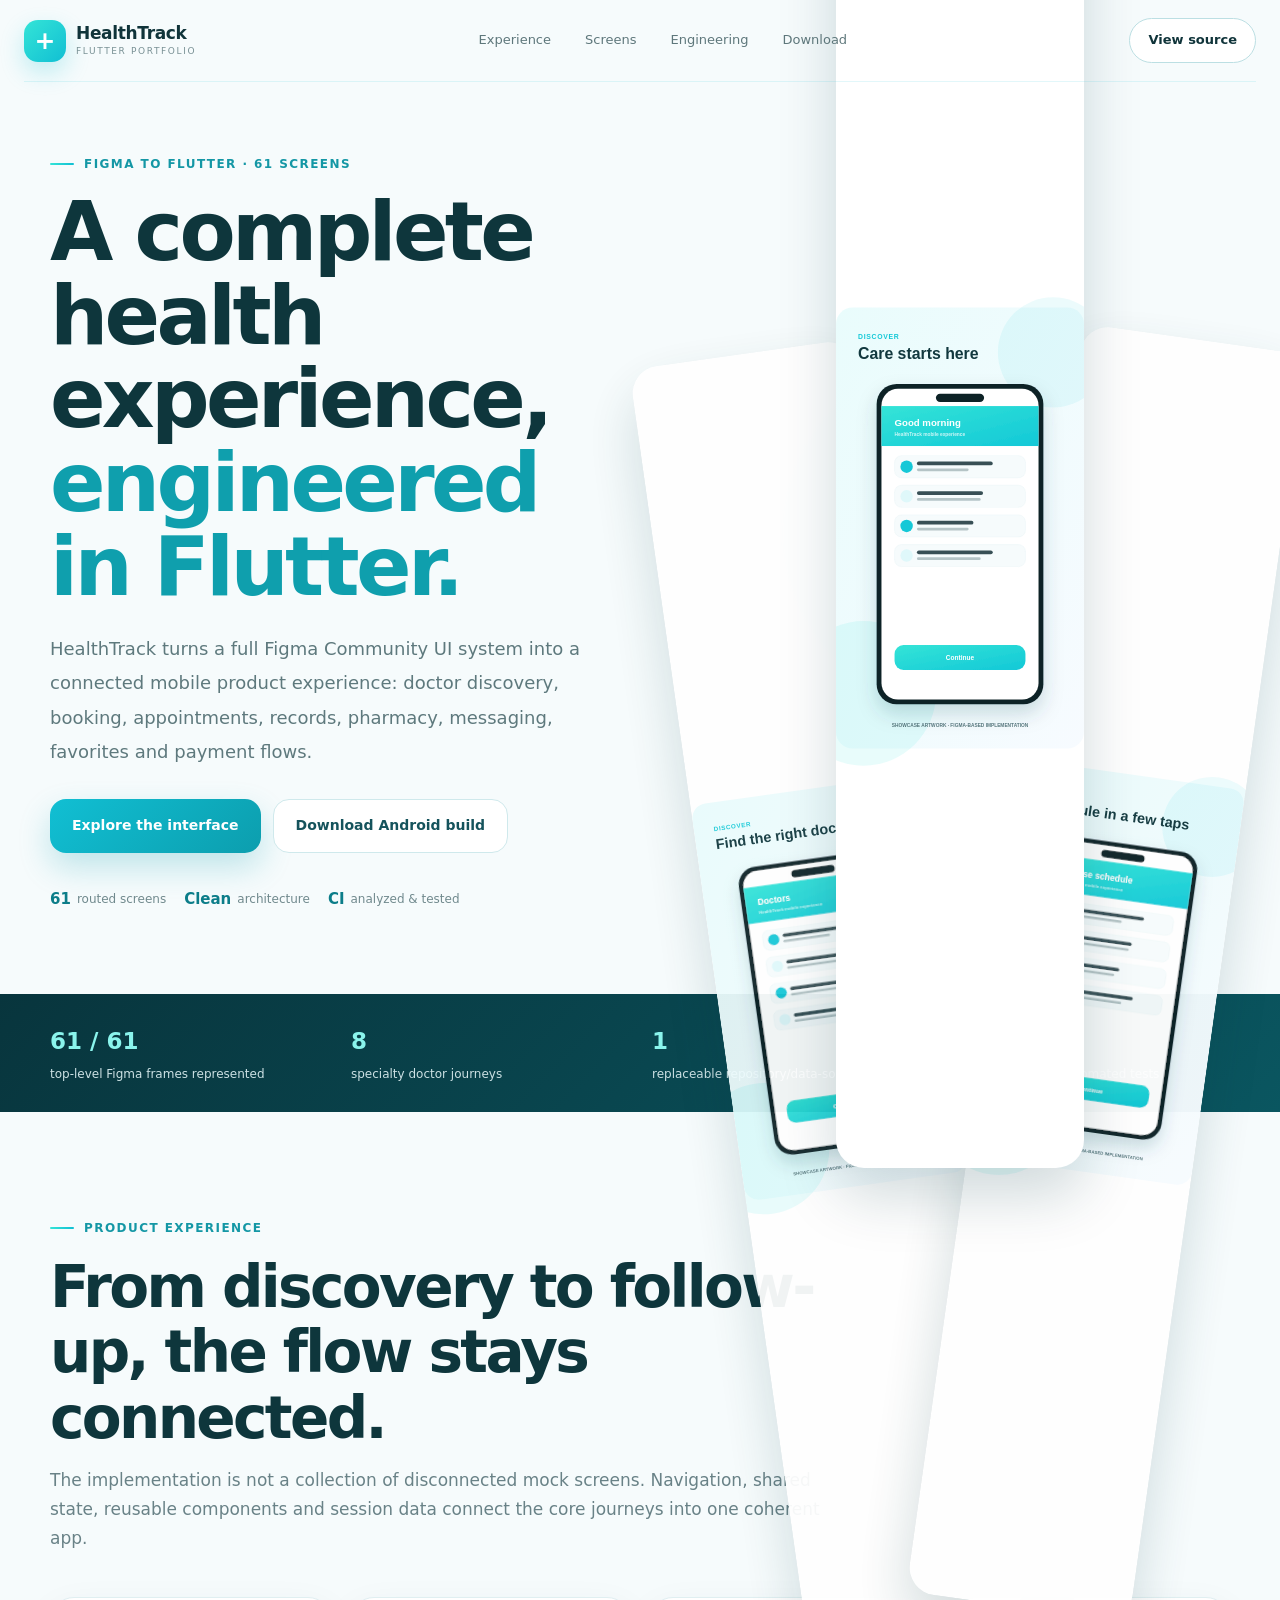
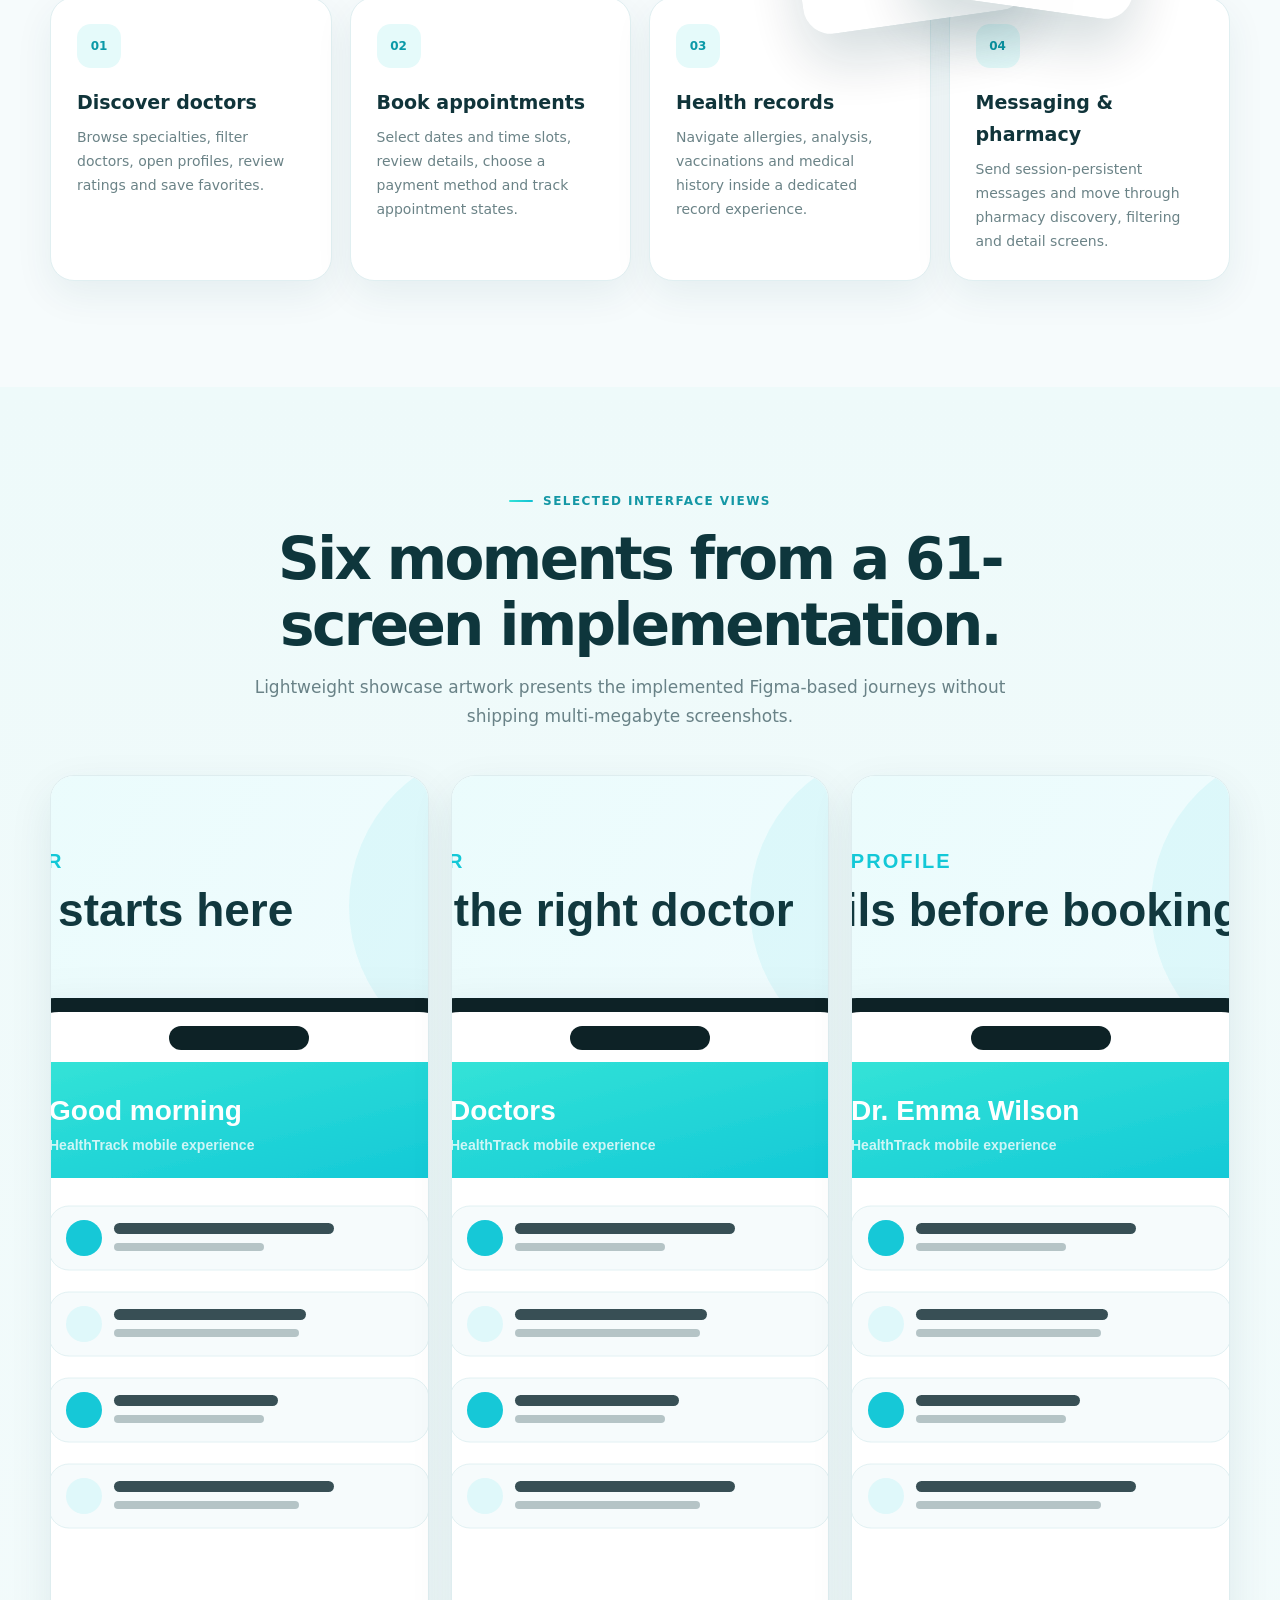
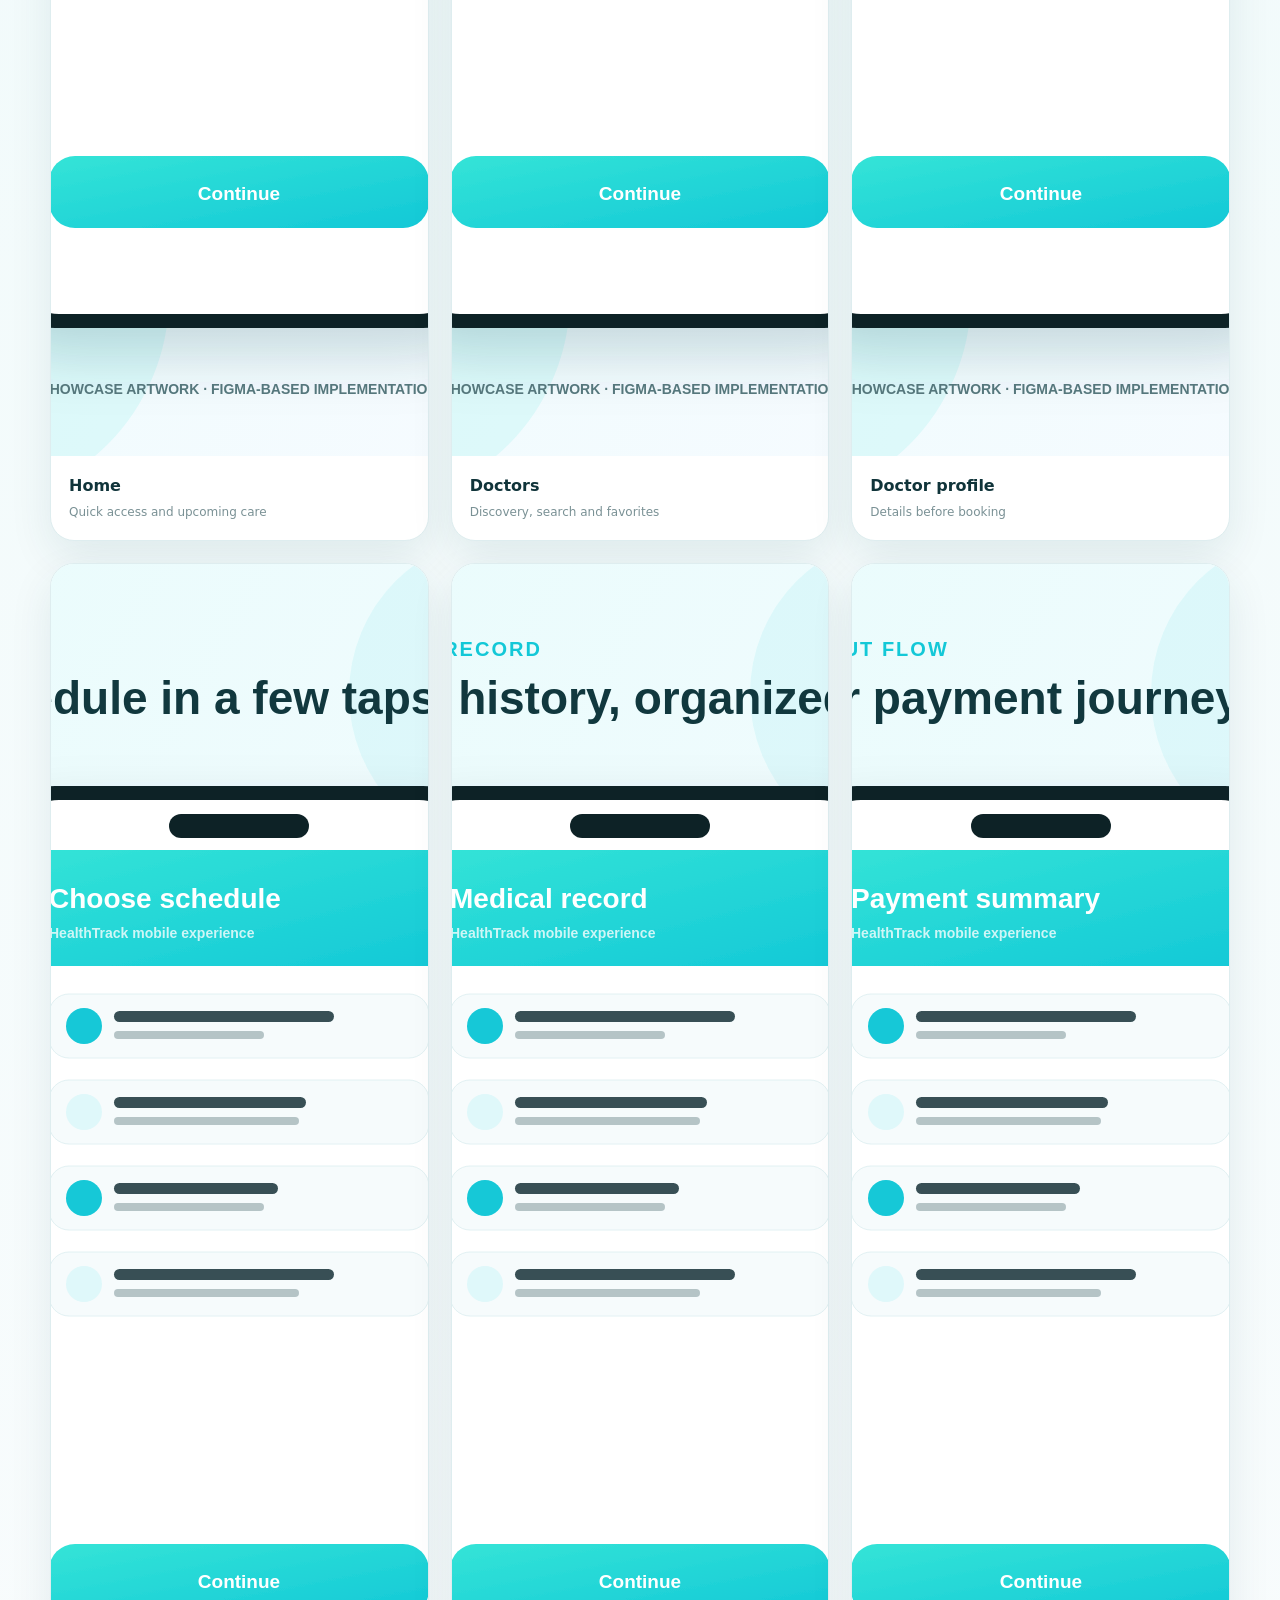
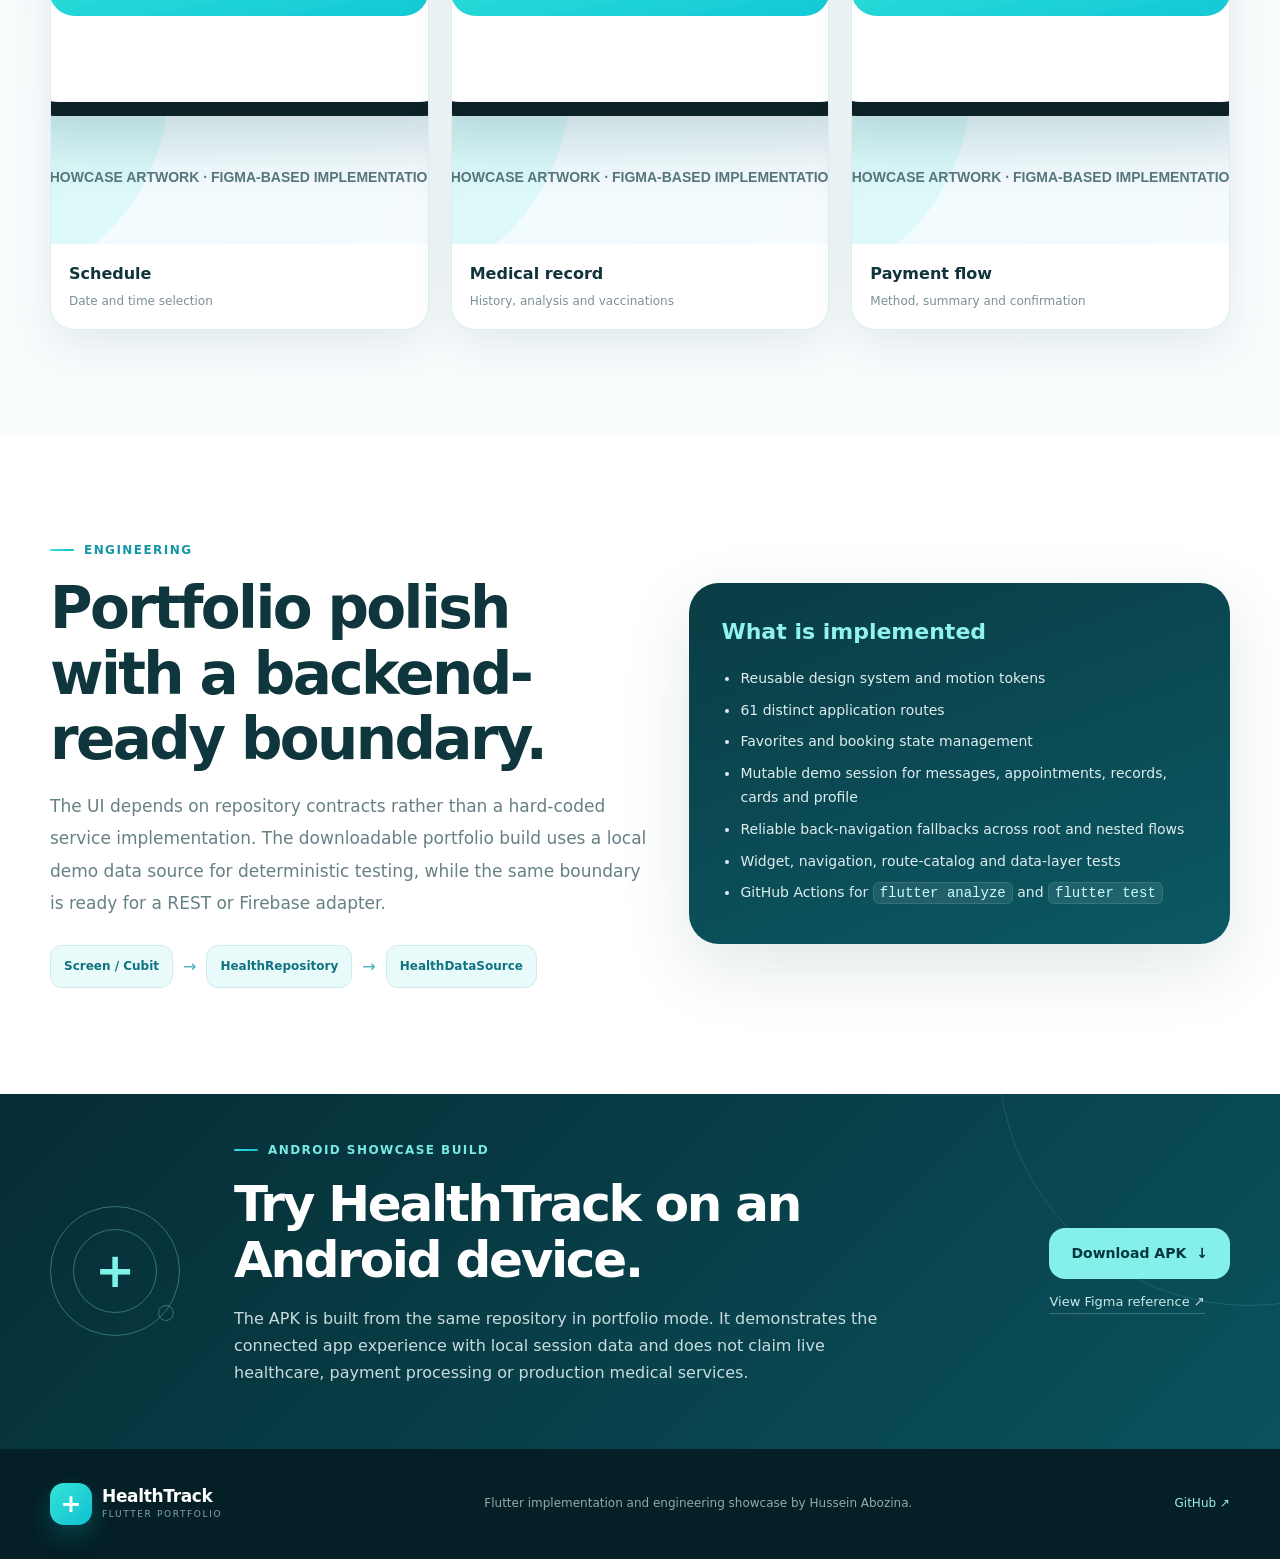
==== index.html @ be19995d "feat: serve HealthTrack showcase from Pages root" ====
<!doctype html>
<html lang="en">
<head>
  <meta charset="utf-8" />
  <meta name="viewport" content="width=device-width,initial-scale=1" />
  <meta name="theme-color" content="#0c3d46" />
  <meta name="description" content="HealthTrack — a 61-screen Flutter health experience built from a Figma Community UI system with reusable architecture and connected product flows." />
  <title>HealthTrack | Flutter Portfolio Showcase</title>
  <link rel="stylesheet" href="docs/styles.css" />
  <script src="docs/script.js" defer></script>
</head>
<body>
  <header class="site-header">
    <a class="brand" href="#top" aria-label="HealthTrack home">
      <span class="brand-mark">+</span>
      <span><strong>HealthTrack</strong><small>Flutter Portfolio</small></span>
    </a>
    <nav aria-label="Primary navigation">
      <a href="#experience">Experience</a>
      <a href="#screens">Screens</a>
      <a href="#engineering">Engineering</a>
      <a href="#download">Download</a>
    </nav>
    <a class="header-cta" href="https://github.com/Husseinabozina/medical_app" target="_blank" rel="noopener noreferrer">View source</a>
  </header>

  <main id="top">
    <section class="hero shell">
      <div class="hero-copy">
        <p class="eyebrow"><span></span> FIGMA TO FLUTTER · 61 SCREENS</p>
        <h1>A complete health experience, <em>engineered in Flutter.</em></h1>
        <p class="hero-lead">
          HealthTrack turns a full Figma Community UI system into a connected mobile product experience:
          doctor discovery, booking, appointments, records, pharmacy, messaging, favorites and payment flows.
        </p>
        <div class="hero-actions">
          <a class="button primary" href="#screens">Explore the interface</a>
          <a class="button secondary" href="#download">Download Android build</a>
        </div>
        <div class="hero-proof">
          <span><b>61</b> routed screens</span>
          <span><b>Clean</b> architecture</span>
          <span><b>CI</b> analyzed & tested</span>
        </div>
      </div>

      <div class="hero-visual" aria-label="Selected HealthTrack interface previews">
        <div class="glow"></div>
        <img class="hero-screen hero-screen-left" src="docs/assets/showcase/02-doctors.svg" alt="HealthTrack doctors showcase artwork" width="720" height="1280" />
        <img class="hero-screen hero-screen-main" src="docs/assets/showcase/01-home.svg" alt="HealthTrack home showcase artwork" width="720" height="1280" fetchpriority="high" />
        <img class="hero-screen hero-screen-right" src="docs/assets/showcase/04-schedule.svg" alt="HealthTrack appointment scheduling showcase artwork" width="720" height="1280" />
      </div>
    </section>

    <section class="metric-band">
      <div class="shell metric-grid">
        <div><strong>61 / 61</strong><span>top-level Figma frames represented</span></div>
        <div><strong>8</strong><span>specialty doctor journeys</span></div>
        <div><strong>1</strong><span>replaceable repository/data-source boundary</span></div>
        <div><strong>Green CI</strong><span>Flutter analyze + automated tests</span></div>
      </div>
    </section>

    <section class="section shell" id="experience">
      <div class="section-heading">
        <p class="eyebrow"><span></span> PRODUCT EXPERIENCE</p>
        <h2>From discovery to follow-up, the flow stays connected.</h2>
        <p>
          The implementation is not a collection of disconnected mock screens. Navigation, shared state,
          reusable components and session data connect the core journeys into one coherent app.
        </p>
      </div>

      <div class="feature-grid">
        <article class="feature-card">
          <span class="feature-icon">01</span>
          <h3>Discover doctors</h3>
          <p>Browse specialties, filter doctors, open profiles, review ratings and save favorites.</p>
        </article>
        <article class="feature-card">
          <span class="feature-icon">02</span>
          <h3>Book appointments</h3>
          <p>Select dates and time slots, review details, choose a payment method and track appointment states.</p>
        </article>
        <article class="feature-card">
          <span class="feature-icon">03</span>
          <h3>Health records</h3>
          <p>Navigate allergies, analysis, vaccinations and medical history inside a dedicated record experience.</p>
        </article>
        <article class="feature-card">
          <span class="feature-icon">04</span>
          <h3>Messaging & pharmacy</h3>
          <p>Send session-persistent messages and move through pharmacy discovery, filtering and detail screens.</p>
        </article>
      </div>
    </section>

    <section class="screens-section" id="screens">
      <div class="shell">
        <div class="section-heading centered">
          <p class="eyebrow"><span></span> SELECTED INTERFACE VIEWS</p>
          <h2>Six moments from a 61-screen implementation.</h2>
          <p>Lightweight showcase artwork presents the implemented Figma-based journeys without shipping multi-megabyte screenshots.</p>
        </div>
        <div class="screen-grid">
          <figure><img src="docs/assets/showcase/01-home.svg" alt="Home screen showcase" loading="lazy" width="720" height="1280" /><figcaption><b>Home</b><span>Quick access and upcoming care</span></figcaption></figure>
          <figure><img src="docs/assets/showcase/02-doctors.svg" alt="Doctors screen showcase" loading="lazy" width="720" height="1280" /><figcaption><b>Doctors</b><span>Discovery, search and favorites</span></figcaption></figure>
          <figure><img src="docs/assets/showcase/03-profile.svg" alt="Doctor profile screen showcase" loading="lazy" width="720" height="1280" /><figcaption><b>Doctor profile</b><span>Details before booking</span></figcaption></figure>
          <figure><img src="docs/assets/showcase/04-schedule.svg" alt="Schedule screen showcase" loading="lazy" width="720" height="1280" /><figcaption><b>Schedule</b><span>Date and time selection</span></figcaption></figure>
          <figure><img src="docs/assets/showcase/05-record.svg" alt="Medical record screen showcase" loading="lazy" width="720" height="1280" /><figcaption><b>Medical record</b><span>History, analysis and vaccinations</span></figcaption></figure>
          <figure><img src="docs/assets/showcase/06-payment.svg" alt="Payment flow screen showcase" loading="lazy" width="720" height="1280" /><figcaption><b>Payment flow</b><span>Method, summary and confirmation</span></figcaption></figure>
        </div>
      </div>
    </section>

    <section class="section engineering" id="engineering">
      <div class="shell engineering-grid">
        <div>
          <p class="eyebrow"><span></span> ENGINEERING</p>
          <h2>Portfolio polish with a backend-ready boundary.</h2>
          <p class="engineering-lead">
            The UI depends on repository contracts rather than a hard-coded service implementation.
            The downloadable portfolio build uses a local demo data source for deterministic testing,
            while the same boundary is ready for a REST or Firebase adapter.
          </p>
          <div class="architecture-line">
            <span>Screen / Cubit</span><i>→</i><span>HealthRepository</span><i>→</i><span>HealthDataSource</span>
          </div>
        </div>

        <div class="engineering-card">
          <h3>What is implemented</h3>
          <ul>
            <li>Reusable design system and motion tokens</li>
            <li>61 distinct application routes</li>
            <li>Favorites and booking state management</li>
            <li>Mutable demo session for messages, appointments, records, cards and profile</li>
            <li>Reliable back-navigation fallbacks across root and nested flows</li>
            <li>Widget, navigation, route-catalog and data-layer tests</li>
            <li>GitHub Actions for <code>flutter analyze</code> and <code>flutter test</code></li>
          </ul>
        </div>
      </div>
    </section>

    <section class="download-section" id="download">
      <div class="shell download-grid">
        <div class="download-art" aria-hidden="true">
          <span class="orbit orbit-a"></span><span class="orbit orbit-b"></span><b>+</b>
        </div>
        <div>
          <p class="eyebrow"><span></span> ANDROID SHOWCASE BUILD</p>
          <h2>Try HealthTrack on an Android device.</h2>
          <p>
            The APK is built from the same repository in portfolio mode. It demonstrates the connected
            app experience with local session data and does not claim live healthcare, payment processing or production medical services.
          </p>
        </div>
        <div class="download-actions">
          <a class="button download-button" href="https://github.com/Husseinabozina/medical_app/releases/download/showcase-latest/healthtrack-demo.apk">Download APK <span>↓</span></a>
          <a class="text-link" href="https://www.figma.com/design/jrf18b58l0rdFM4uTN5DEg/Medical-App-UI-Kit-Health-Mobile-App-Tracker-Appointment-Mobile-App--Community-?node-id=2279-1229&m=dev" target="_blank" rel="noopener noreferrer">View Figma reference ↗</a>
        </div>
      </div>
    </section>
  </main>

  <footer>
    <div class="shell footer-inner">
      <div class="brand footer-brand"><span class="brand-mark">+</span><span><strong>HealthTrack</strong><small>Flutter Portfolio</small></span></div>
      <p>Flutter implementation and engineering showcase by Hussein Abozina.</p>
      <a href="https://github.com/Husseinabozina/medical_app" target="_blank" rel="noopener noreferrer">GitHub ↗</a>
    </div>
  </footer>
</body>
</html>
---- docs/styles.css ----
:root{
  --bg:#f6fbfc;
  --surface:#ffffff;
  --surface-2:#eaf9fa;
  --ink:#10343a;
  --muted:#6d8589;
  --line:#dbecee;
  --aqua:#34e4d7;
  --cyan:#11bfd3;
  --deep:#07333b;
  --deep-2:#0a5660;
  --shadow:0 24px 70px rgba(8,67,75,.12);
  --radius:28px;
}
*{box-sizing:border-box}
html{scroll-behavior:smooth;scroll-padding-top:94px}
body{margin:0;font-family:Inter,ui-sans-serif,system-ui,-apple-system,BlinkMacSystemFont,"Segoe UI",sans-serif;background:var(--bg);color:var(--ink);line-height:1.7}
img{display:block;max-width:100%}
a{color:inherit;text-decoration:none}
button{font:inherit}
.shell{width:min(1180px,calc(100% - 48px));margin-inline:auto}
.site-header{height:82px;width:min(1320px,calc(100% - 48px));margin:auto;display:flex;align-items:center;justify-content:space-between;gap:28px;border-bottom:1px solid rgba(17,191,211,.12);position:relative;z-index:20}
.brand{display:flex;align-items:center;gap:10px;min-width:max-content}
.brand-mark{width:42px;height:42px;border-radius:14px;display:grid;place-items:center;background:linear-gradient(135deg,var(--aqua),var(--cyan));color:#fff;font-size:25px;font-weight:800;box-shadow:0 10px 24px rgba(17,191,211,.24)}
.brand>span:last-child{display:grid;line-height:1.08}
.brand strong{font-size:17px;letter-spacing:-.02em}
.brand small{font-size:9px;color:#789094;text-transform:uppercase;letter-spacing:.18em;margin-top:4px}
.site-header nav{display:flex;align-items:center;gap:clamp(16px,3vw,34px);font-size:13px;color:#5e777b}
.site-header nav a{transition:color .2s}
.site-header nav a:hover{color:var(--cyan)}
.header-cta{padding:10px 18px;border:1px solid #bcdfe3;border-radius:999px;font-weight:700;font-size:13px;background:#fff;transition:.2s}
.header-cta:hover{transform:translateY(-1px);border-color:var(--cyan)}
.hero{min-height:690px;display:grid;grid-template-columns:1.04fr .96fr;gap:56px;align-items:center;padding-block:72px 82px}
.eyebrow{display:flex;align-items:center;gap:10px;margin:0 0 16px;color:#1497a5;font-size:12px;font-weight:800;letter-spacing:.12em}
.eyebrow span{width:24px;height:2px;background:linear-gradient(90deg,var(--aqua),var(--cyan));border-radius:999px}
.hero h1,.section-heading h2,.engineering h2,.download-section h2{margin:0;letter-spacing:-.045em;color:#0e363c}
.hero h1{font-size:clamp(50px,6.4vw,82px);line-height:1.02;max-width:650px}
.hero h1 em,.section-heading h2 em{font-style:normal;color:#0f9fad}
.hero-lead{max-width:650px;font-size:18px;color:#5e797d;line-height:1.9;margin:24px 0 30px}
.hero-actions{display:flex;flex-wrap:wrap;gap:12px}
.button{display:inline-flex;align-items:center;justify-content:center;gap:10px;padding:14px 22px;border-radius:16px;font-weight:800;font-size:14px;transition:transform .2s,box-shadow .2s,background .2s}
.button:hover{transform:translateY(-2px)}
.primary{background:linear-gradient(135deg,var(--cyan),#0c9eae);color:#fff;box-shadow:0 14px 32px rgba(12,158,174,.24)}
.secondary{background:#fff;border:1px solid #cfe9ec;color:#15535c}
.hero-proof{display:flex;flex-wrap:wrap;gap:18px;margin-top:34px;color:#70898d;font-size:12px}
.hero-proof span{display:flex;gap:6px;align-items:center}
.hero-proof b{color:#0c7d89;font-size:15px}
.hero-visual{height:560px;position:relative;display:flex;align-items:center;justify-content:center;isolation:isolate}
.glow{position:absolute;width:440px;height:440px;border-radius:50%;background:radial-gradient(circle,#8bf2ea88 0,#aef6f140 42%,transparent 70%);filter:blur(4px);z-index:-2}
.hero-screen{position:absolute;width:225px;border-radius:28px;box-shadow:0 28px 58px rgba(8,56,64,.18);background:white}
.hero-screen-main{width:248px;z-index:3;transform:translateY(-5px)}
.hero-screen-left{left:5%;top:95px;transform:rotate(-8deg);z-index:1;opacity:.94}
.hero-screen-right{right:2%;top:80px;transform:rotate(8deg);z-index:2;opacity:.97}
.metric-band{background:linear-gradient(135deg,#08353d,#0a5660);color:white}
.metric-grid{min-height:118px;display:grid;grid-template-columns:repeat(4,1fr);gap:24px;align-items:center}
.metric-grid div{display:grid;gap:2px}
.metric-grid strong{font-size:23px;color:#8af4ec}
.metric-grid span{font-size:12px;color:#cce1e4}
.section{padding-block:106px}
.section-heading{max-width:800px;margin-bottom:44px}
.section-heading.centered{text-align:center;margin-inline:auto}
.section-heading.centered .eyebrow{justify-content:center}
.section-heading h2,.engineering h2,.download-section h2{font-size:clamp(36px,4.8vw,58px);line-height:1.13}
.section-heading>p:last-child{font-size:17px;color:#698287;max-width:780px;margin:15px 0 0}
.feature-grid{display:grid;grid-template-columns:repeat(4,1fr);gap:18px}
.feature-card{background:#fff;border:1px solid #e0eff1;border-radius:24px;padding:26px;box-shadow:0 14px 38px rgba(9,72,81,.07);transition:transform .2s,box-shadow .2s}
.feature-card:hover{transform:translateY(-5px);box-shadow:0 22px 52px rgba(9,72,81,.11)}
.feature-icon{width:44px;height:44px;border-radius:14px;display:grid;place-items:center;background:#e5fafa;color:#0b99a8;font-weight:900;font-size:12px}
.feature-card h3{font-size:19px;margin:18px 0 8px}
.feature-card p{margin:0;color:#6b8387;font-size:14px}
.screens-section{padding-block:104px;background:linear-gradient(180deg,#eefafa,#f9fcfd)}
.screen-grid{display:grid;grid-template-columns:repeat(3,1fr);gap:22px}
.screen-grid figure{margin:0;background:#fff;border-radius:24px;border:1px solid #deedef;overflow:hidden;box-shadow:0 16px 44px rgba(9,66,74,.09);transition:transform .25s}
.screen-grid figure:hover{transform:translateY(-5px)}
.screen-grid img{width:100%;aspect-ratio:9/16;object-fit:cover;background:#effafa}
.screen-grid figcaption{display:grid;padding:16px 18px 18px}
.screen-grid figcaption b{font-size:16px}
.screen-grid figcaption span{font-size:12px;color:#7a9195;margin-top:3px}
.engineering{background:#fff}
.engineering-grid{display:grid;grid-template-columns:1.05fr .95fr;gap:42px;align-items:center}
.engineering-lead{font-size:17px;color:#668085;line-height:1.9;max-width:650px}
.architecture-line{display:flex;align-items:center;flex-wrap:wrap;gap:10px;margin-top:26px}
.architecture-line span{background:#e9fafa;border:1px solid #cdecee;padding:10px 13px;border-radius:12px;font-size:12px;font-weight:800;color:#0f7380}
.architecture-line i{font-style:normal;color:#48aeb8}
.engineering-card{background:linear-gradient(160deg,#0a3c45,#0b5964);color:#fff;border-radius:30px;padding:30px 32px;box-shadow:var(--shadow)}
.engineering-card h3{font-size:22px;margin:0 0 16px;color:#91f3ec}
.engineering-card ul{margin:0;padding-left:19px}
.engineering-card li{margin:8px 0;color:#dfedef;font-size:14px}
.engineering-card code{background:#ffffff16;border:1px solid #ffffff1a;border-radius:6px;padding:2px 6px;color:#c9fffb}
.download-section{background:linear-gradient(135deg,#062c34,#0a525d);color:white;overflow:hidden;position:relative}
.download-section:before{content:"";position:absolute;width:500px;height:500px;border-radius:50%;border:1px solid #8cf4ec22;right:-220px;top:-290px}
.download-grid{min-height:330px;display:grid;grid-template-columns:150px 1fr auto;gap:34px;align-items:center;position:relative;z-index:1;padding-block:46px}
.download-art{width:130px;height:130px;border:1px solid #8af4ec55;border-radius:50%;display:grid;place-items:center;position:relative}
.download-art b{font-size:48px;color:#7ff2e9}
.orbit{position:absolute;border:1px solid #8af4ec55;border-radius:50%}
.orbit-a{width:84px;height:84px}.orbit-b{width:16px;height:16px;right:5px;bottom:14px}
.download-section .eyebrow{color:#76e9e3}
.download-section h2{color:white;font-size:clamp(34px,4vw,50px)}
.download-section p{color:#c8dcdf;max-width:680px}
.download-actions{display:grid;gap:12px;justify-items:start}
.download-button{background:#84f0e9;color:#07363e;white-space:nowrap}
.text-link{font-size:13px;color:#c8e8e7;border-bottom:1px solid #ffffff35}
footer{background:#041f25;color:#cfe0e2}
.footer-inner{min-height:110px;display:flex;align-items:center;justify-content:space-between;gap:22px}
.footer-brand strong{color:white}.footer-brand small{color:#82a7ab}
.footer-inner p{font-size:12px;color:#91aaae;margin:0}
.footer-inner>a{font-size:12px;color:#9bedE8}
.reveal{opacity:0;transform:translateY(18px);transition:opacity .55s ease,transform .55s ease}
.reveal.visible{opacity:1;transform:none}

@media(max-width:980px){
  .hero{grid-template-columns:1fr;gap:20px}
  .hero-copy{text-align:center}.hero-copy .eyebrow,.hero-actions,.hero-proof{justify-content:center}.hero h1,.hero-lead{margin-inline:auto}
  .hero-visual{height:520px}
  .feature-grid{grid-template-columns:repeat(2,1fr)}
  .engineering-grid{grid-template-columns:1fr}
  .download-grid{grid-template-columns:110px 1fr}
  .download-actions{grid-column:2}
}
@media(max-width:720px){
  .shell,.site-header{width:calc(100% - 30px)}
  .site-header{height:70px}.site-header nav{display:none}.header-cta{font-size:11px;padding:8px 12px}
  .brand-mark{width:37px;height:37px;border-radius:12px}
  .hero{min-height:auto;padding-block:55px 68px}
  .hero h1{font-size:48px}
  .hero-lead{font-size:16px}
  .hero-visual{height:420px}
  .hero-screen-main{width:190px}.hero-screen-left,.hero-screen-right{width:160px}
  .hero-screen-left{left:0;top:90px}.hero-screen-right{right:0;top:80px}
  .metric-grid{grid-template-columns:1fr 1fr;padding-block:26px;gap:20px}
  .section,.screens-section{padding-block:72px}
  .feature-grid{grid-template-columns:1fr}
  .screen-grid{grid-template-columns:1fr 1fr;gap:12px}
  .download-grid{grid-template-columns:1fr;text-align:center;justify-items:center}
  .download-actions{grid-column:auto;justify-items:center}
  .download-section .eyebrow{justify-content:center}
  .footer-inner{padding-block:24px;display:grid;justify-items:center;text-align:center}
}
@media(max-width:480px){
  .hero h1{font-size:42px}
  .hero-proof{gap:11px}
  .hero-visual{height:350px}.hero-screen-main{width:162px}.hero-screen-left,.hero-screen-right{width:135px}
  .metric-grid{grid-template-columns:1fr}
  .screen-grid{grid-template-columns:1fr}
}
@media(prefers-reduced-motion:reduce){
  *,*::before,*::after{scroll-behavior:auto!important;transition-duration:.01ms!important;animation-duration:.01ms!important}
}
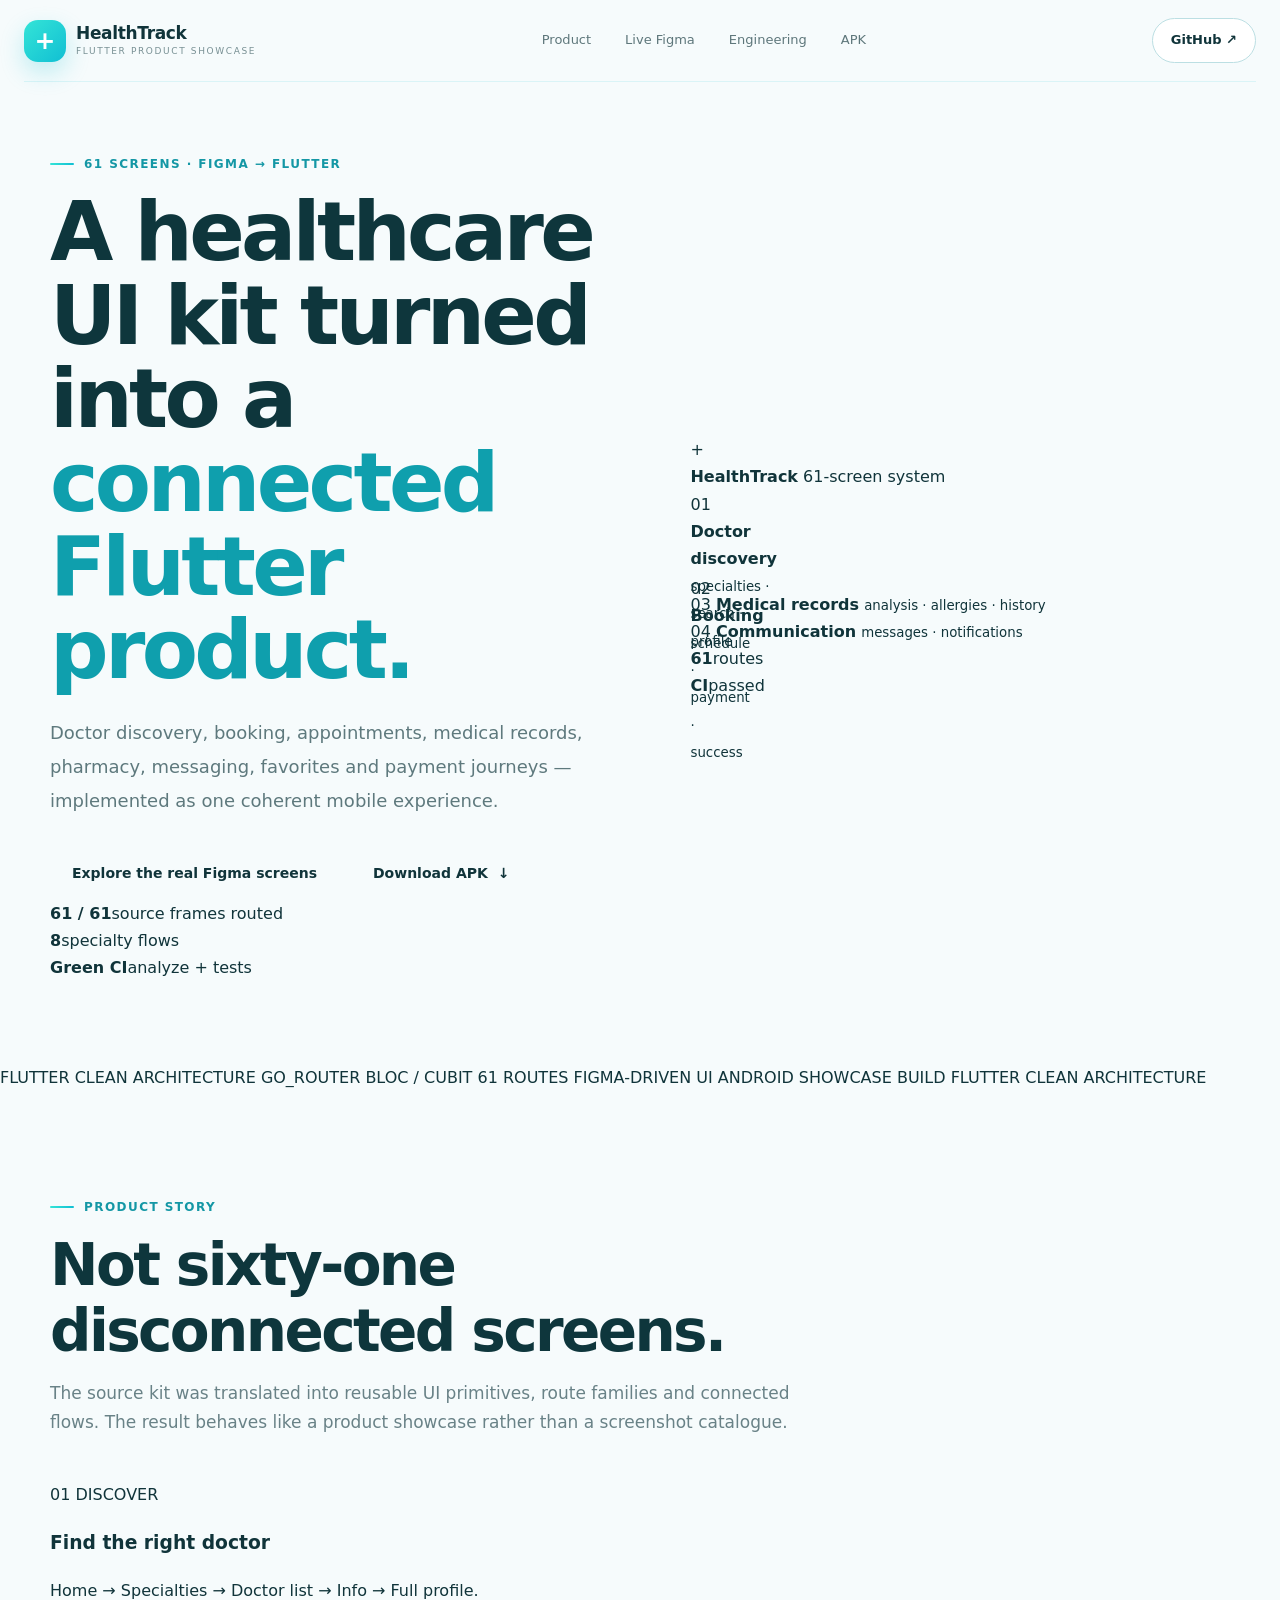
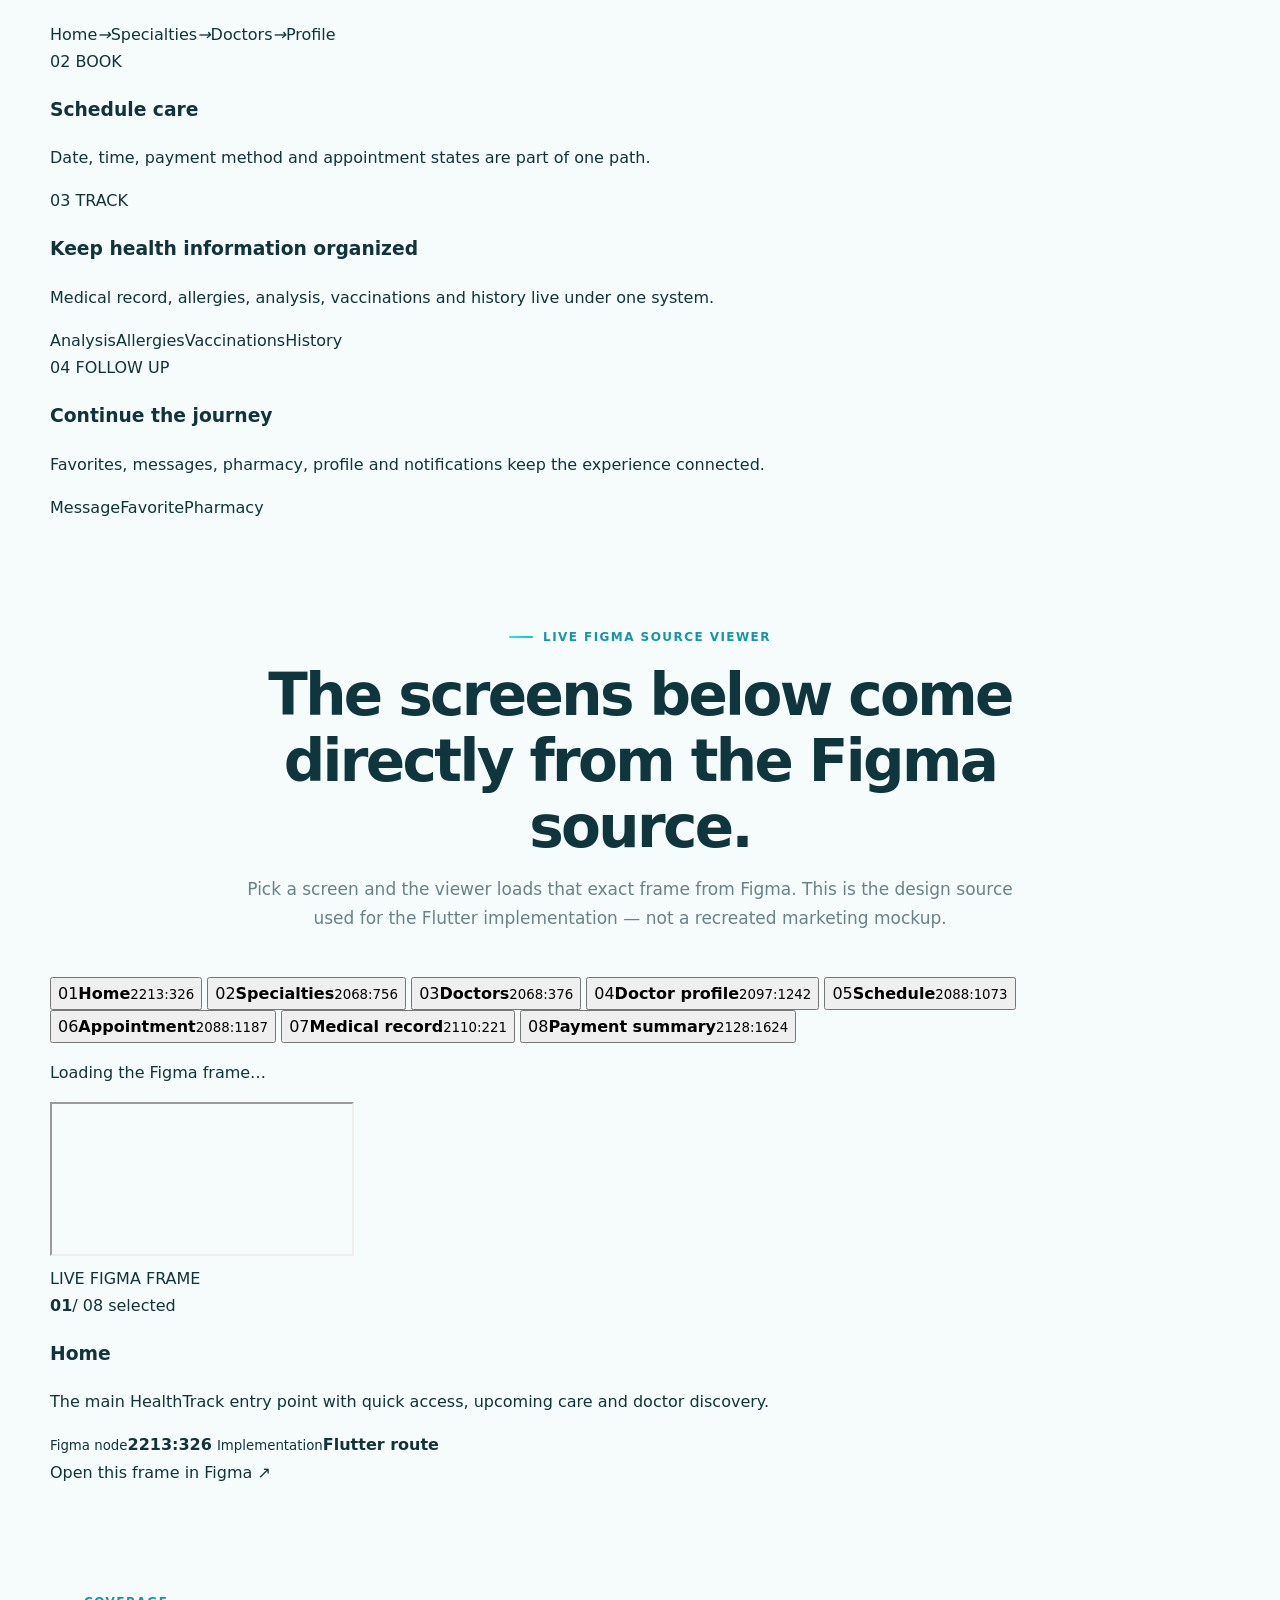
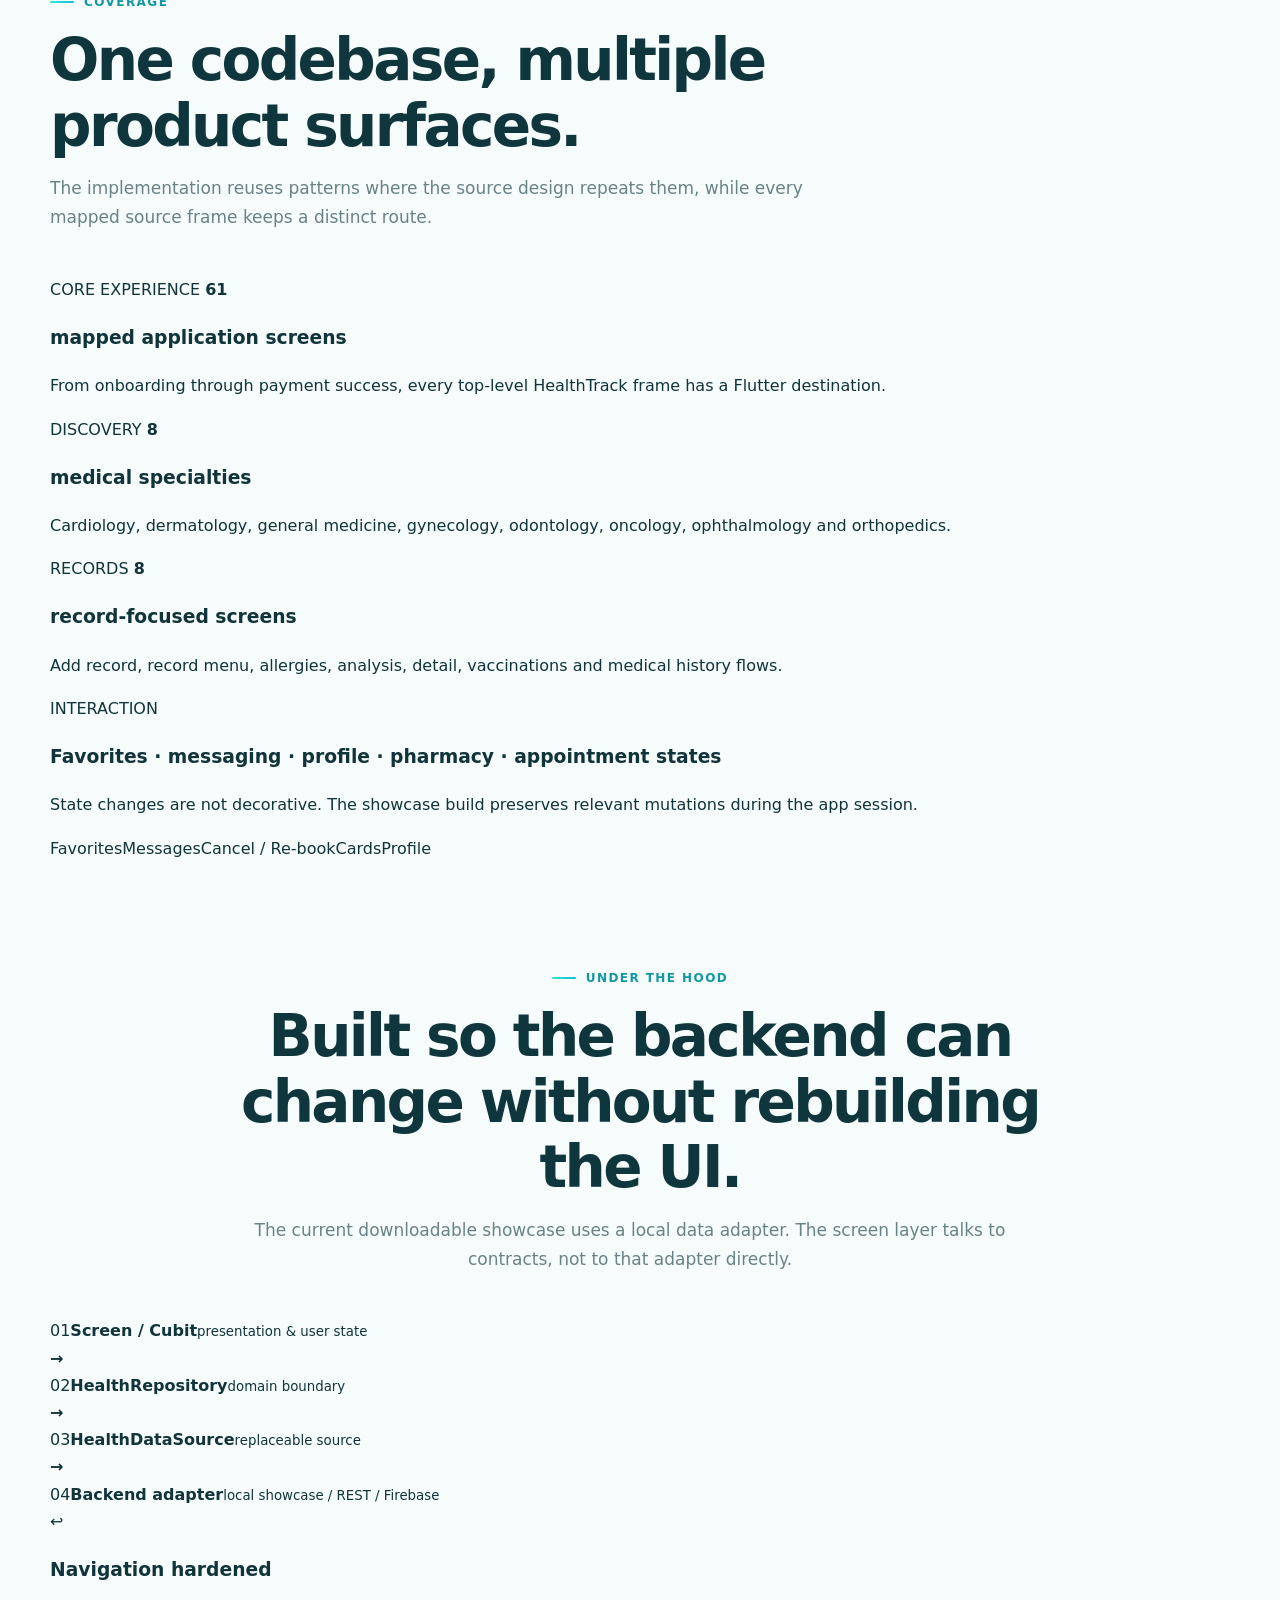
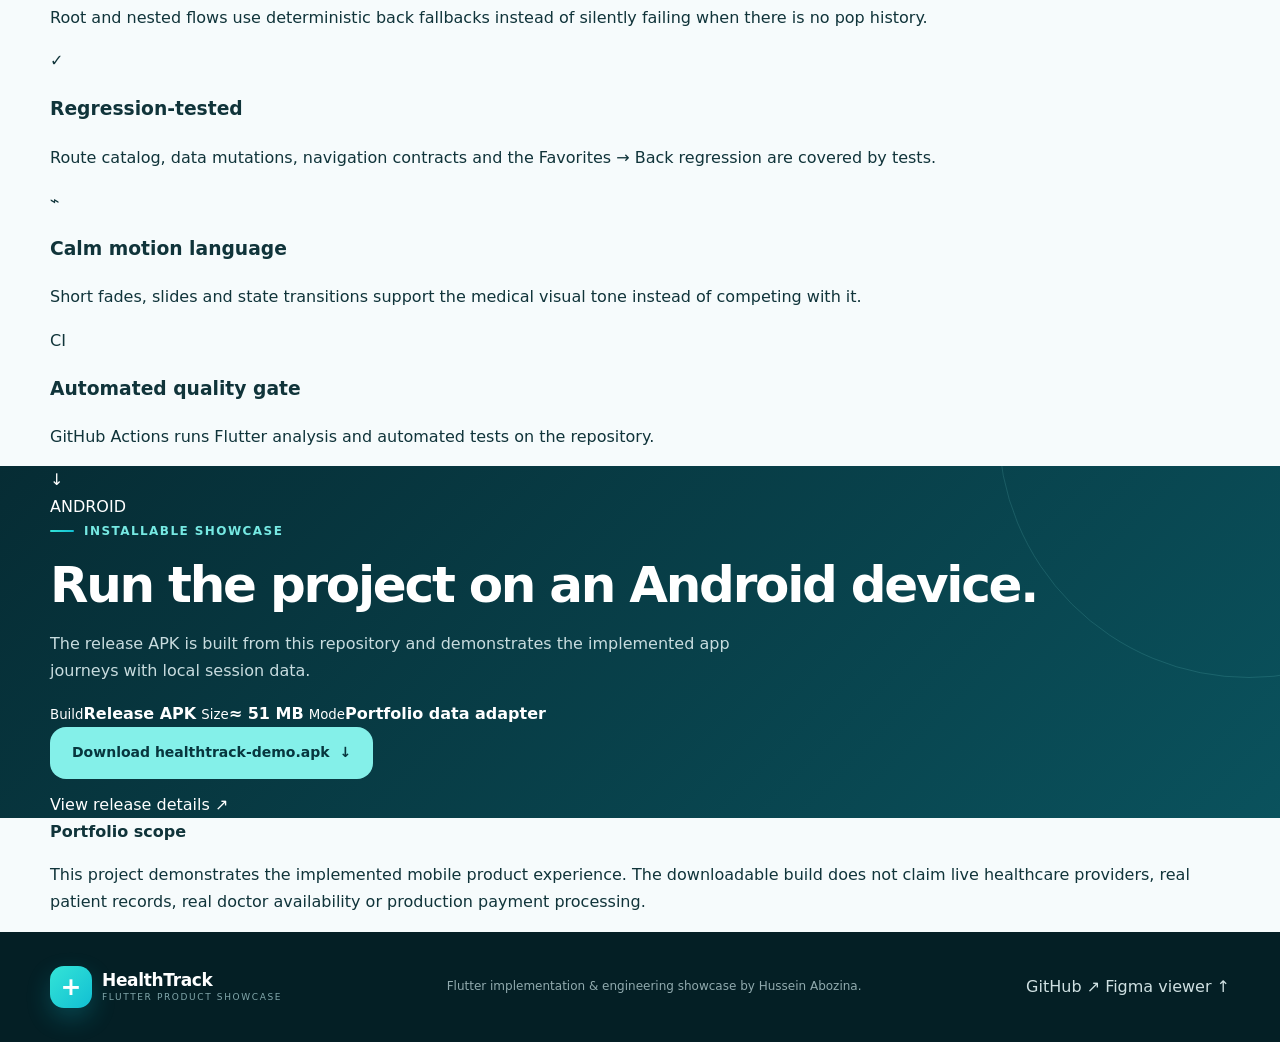
==== commit 687bea6d: "feat: redesign HealthTrack showcase around live Figma source" ====
--- a/index.html
+++ b/index.html
@@ -3,172 +3,391 @@
 <head>
   <meta charset="utf-8" />
   <meta name="viewport" content="width=device-width,initial-scale=1" />
-  <meta name="theme-color" content="#0c3d46" />
-  <meta name="description" content="HealthTrack — a 61-screen Flutter health experience built from a Figma Community UI system with reusable architecture and connected product flows." />
-  <title>HealthTrack | Flutter Portfolio Showcase</title>
+  <meta name="theme-color" content="#061e25" />
+  <meta name="description" content="HealthTrack — 61-screen Flutter health app implementation from a Figma Community UI kit, with connected flows, clean architecture, automated tests and an Android showcase build." />
+  <title>HealthTrack · Flutter Product Showcase</title>
   <link rel="stylesheet" href="docs/styles.css" />
   <script src="docs/script.js" defer></script>
 </head>
 <body>
+  <div class="noise" aria-hidden="true"></div>
+
   <header class="site-header">
-    <a class="brand" href="#top" aria-label="HealthTrack home">
-      <span class="brand-mark">+</span>
-      <span><strong>HealthTrack</strong><small>Flutter Portfolio</small></span>
+    <a class="brand" href="#top" aria-label="HealthTrack showcase home">
+      <span class="brand-mark" aria-hidden="true">
+        <i></i><b>+</b>
+      </span>
+      <span class="brand-copy">
+        <strong>HealthTrack</strong>
+        <small>Flutter Product Showcase</small>
+      </span>
     </a>
+
     <nav aria-label="Primary navigation">
-      <a href="#experience">Experience</a>
-      <a href="#screens">Screens</a>
+      <a href="#story">Product</a>
+      <a href="#figma">Live Figma</a>
       <a href="#engineering">Engineering</a>
-      <a href="#download">Download</a>
+      <a href="#download">APK</a>
     </nav>
-    <a class="header-cta" href="https://github.com/Husseinabozina/medical_app" target="_blank" rel="noopener noreferrer">View source</a>
+
+    <a class="header-cta" href="https://github.com/Husseinabozina/medical_app" target="_blank" rel="noopener noreferrer">
+      GitHub <span>↗</span>
+    </a>
   </header>
 
   <main id="top">
     <section class="hero shell">
       <div class="hero-copy">
-        <p class="eyebrow"><span></span> FIGMA TO FLUTTER · 61 SCREENS</p>
-        <h1>A complete health experience, <em>engineered in Flutter.</em></h1>
+        <div class="eyebrow"><span></span> 61 SCREENS · FIGMA → FLUTTER</div>
+        <h1>
+          A healthcare UI kit turned into a
+          <em>connected Flutter product.</em>
+        </h1>
         <p class="hero-lead">
-          HealthTrack turns a full Figma Community UI system into a connected mobile product experience:
-          doctor discovery, booking, appointments, records, pharmacy, messaging, favorites and payment flows.
+          Doctor discovery, booking, appointments, medical records, pharmacy, messaging,
+          favorites and payment journeys — implemented as one coherent mobile experience.
         </p>
+
         <div class="hero-actions">
-          <a class="button primary" href="#screens">Explore the interface</a>
-          <a class="button secondary" href="#download">Download Android build</a>
-        </div>
-        <div class="hero-proof">
-          <span><b>61</b> routed screens</span>
-          <span><b>Clean</b> architecture</span>
-          <span><b>CI</b> analyzed & tested</span>
-        </div>
-      </div>
-
-      <div class="hero-visual" aria-label="Selected HealthTrack interface previews">
-        <div class="glow"></div>
-        <img class="hero-screen hero-screen-left" src="docs/assets/showcase/02-doctors.svg" alt="HealthTrack doctors showcase artwork" width="720" height="1280" />
-        <img class="hero-screen hero-screen-main" src="docs/assets/showcase/01-home.svg" alt="HealthTrack home showcase artwork" width="720" height="1280" fetchpriority="high" />
-        <img class="hero-screen hero-screen-right" src="docs/assets/showcase/04-schedule.svg" alt="HealthTrack appointment scheduling showcase artwork" width="720" height="1280" />
-      </div>
-    </section>
-
-    <section class="metric-band">
-      <div class="shell metric-grid">
-        <div><strong>61 / 61</strong><span>top-level Figma frames represented</span></div>
-        <div><strong>8</strong><span>specialty doctor journeys</span></div>
-        <div><strong>1</strong><span>replaceable repository/data-source boundary</span></div>
-        <div><strong>Green CI</strong><span>Flutter analyze + automated tests</span></div>
-      </div>
-    </section>
-
-    <section class="section shell" id="experience">
+          <a class="button button-primary" href="#figma">Explore the real Figma screens</a>
+          <a class="button button-glass" href="https://github.com/Husseinabozina/medical_app/releases/download/showcase-latest/healthtrack-demo.apk">
+            Download APK <span>↓</span>
+          </a>
+        </div>
+
+        <div class="proof-row" aria-label="Project highlights">
+          <div><b>61 / 61</b><span>source frames routed</span></div>
+          <div><b>8</b><span>specialty flows</span></div>
+          <div><b>Green CI</b><span>analyze + tests</span></div>
+        </div>
+      </div>
+
+      <div class="hero-stage" aria-label="HealthTrack product system map">
+        <div class="stage-glow"></div>
+        <div class="stage-ring ring-one"></div>
+        <div class="stage-ring ring-two"></div>
+        <div class="stage-core">
+          <div class="core-icon">+</div>
+          <strong>HealthTrack</strong>
+          <span>61-screen system</span>
+        </div>
+
+        <div class="orbit-card orbit-a">
+          <span class="orbit-index">01</span>
+          <b>Doctor discovery</b>
+          <small>specialties · search · profile</small>
+        </div>
+        <div class="orbit-card orbit-b">
+          <span class="orbit-index">02</span>
+          <b>Booking</b>
+          <small>schedule · payment · success</small>
+        </div>
+        <div class="orbit-card orbit-c">
+          <span class="orbit-index">03</span>
+          <b>Medical records</b>
+          <small>analysis · allergies · history</small>
+        </div>
+        <div class="orbit-card orbit-d">
+          <span class="orbit-index">04</span>
+          <b>Communication</b>
+          <small>messages · notifications</small>
+        </div>
+
+        <div class="floating-proof fp-one"><b>61</b><span>routes</span></div>
+        <div class="floating-proof fp-two"><b>CI</b><span>passed</span></div>
+      </div>
+    </section>
+
+    <section class="signal-strip" aria-label="Technology and experience highlights">
+      <div class="signal-track">
+        <span>FLUTTER</span><i></i>
+        <span>CLEAN ARCHITECTURE</span><i></i>
+        <span>GO_ROUTER</span><i></i>
+        <span>BLOC / CUBIT</span><i></i>
+        <span>61 ROUTES</span><i></i>
+        <span>FIGMA-DRIVEN UI</span><i></i>
+        <span>ANDROID SHOWCASE BUILD</span><i></i>
+        <span>FLUTTER</span><i></i>
+        <span>CLEAN ARCHITECTURE</span>
+      </div>
+    </section>
+
+    <section class="section shell" id="story">
+      <div class="section-heading split-heading">
+        <div>
+          <div class="eyebrow"><span></span> PRODUCT STORY</div>
+          <h2>Not sixty-one disconnected screens.</h2>
+        </div>
+        <p>
+          The source kit was translated into reusable UI primitives, route families and connected flows.
+          The result behaves like a product showcase rather than a screenshot catalogue.
+        </p>
+      </div>
+
+      <div class="journey-grid">
+        <article class="journey-card journey-card-wide">
+          <div class="journey-top">
+            <span class="journey-number">01</span>
+            <span class="journey-label">DISCOVER</span>
+          </div>
+          <h3>Find the right doctor</h3>
+          <p>Home → Specialties → Doctor list → Info → Full profile.</p>
+          <div class="mini-flow">
+            <span>Home</span><i>→</i><span>Specialties</span><i>→</i><span>Doctors</span><i>→</i><span>Profile</span>
+          </div>
+        </article>
+
+        <article class="journey-card accent-card">
+          <div class="journey-top">
+            <span class="journey-number">02</span>
+            <span class="journey-label">BOOK</span>
+          </div>
+          <h3>Schedule care</h3>
+          <p>Date, time, payment method and appointment states are part of one path.</p>
+          <div class="pulse-line"><span></span><i></i><span></span><i></i><span></span></div>
+        </article>
+
+        <article class="journey-card">
+          <div class="journey-top">
+            <span class="journey-number">03</span>
+            <span class="journey-label">TRACK</span>
+          </div>
+          <h3>Keep health information organized</h3>
+          <p>Medical record, allergies, analysis, vaccinations and history live under one system.</p>
+          <div class="record-stack">
+            <span>Analysis</span><span>Allergies</span><span>Vaccinations</span><span>History</span>
+          </div>
+        </article>
+
+        <article class="journey-card">
+          <div class="journey-top">
+            <span class="journey-number">04</span>
+            <span class="journey-label">FOLLOW UP</span>
+          </div>
+          <h3>Continue the journey</h3>
+          <p>Favorites, messages, pharmacy, profile and notifications keep the experience connected.</p>
+          <div class="bubble-stack">
+            <span>Message</span><span>Favorite</span><span>Pharmacy</span>
+          </div>
+        </article>
+      </div>
+    </section>
+
+    <section class="figma-section" id="figma">
+      <div class="shell">
+        <div class="section-heading centered light-heading">
+          <div class="eyebrow"><span></span> LIVE FIGMA SOURCE VIEWER</div>
+          <h2>The screens below come directly from the Figma source.</h2>
+          <p>
+            Pick a screen and the viewer loads that exact frame from Figma. This is the design source used for the Flutter implementation — not a recreated marketing mockup.
+          </p>
+        </div>
+
+        <div class="figma-explorer">
+          <aside class="screen-selector" aria-label="Choose a Figma screen">
+            <button class="screen-tab is-active" data-screen="home">
+              <span>01</span><b>Home</b><small>2213:326</small>
+            </button>
+            <button class="screen-tab" data-screen="specialties">
+              <span>02</span><b>Specialties</b><small>2068:756</small>
+            </button>
+            <button class="screen-tab" data-screen="doctors">
+              <span>03</span><b>Doctors</b><small>2068:376</small>
+            </button>
+            <button class="screen-tab" data-screen="profile">
+              <span>04</span><b>Doctor profile</b><small>2097:1242</small>
+            </button>
+            <button class="screen-tab" data-screen="schedule">
+              <span>05</span><b>Schedule</b><small>2088:1073</small>
+            </button>
+            <button class="screen-tab" data-screen="appointment">
+              <span>06</span><b>Appointment</b><small>2088:1187</small>
+            </button>
+            <button class="screen-tab" data-screen="record">
+              <span>07</span><b>Medical record</b><small>2110:221</small>
+            </button>
+            <button class="screen-tab" data-screen="payment">
+              <span>08</span><b>Payment summary</b><small>2128:1624</small>
+            </button>
+          </aside>
+
+          <div class="figma-device-wrap">
+            <div class="device-shadow"></div>
+            <div class="figma-device">
+              <div class="device-top"><span></span></div>
+              <div class="figma-loading" id="figma-loading">
+                <span></span><span></span><span></span>
+                <p>Loading the Figma frame…</p>
+              </div>
+              <iframe
+                id="figma-frame"
+                title="Live Figma HealthTrack screen"
+                src="https://embed.figma.com/design/jrf18b58l0rdFM4uTN5DEg/Medical-App-UI-Kit-Health-Mobile-App-Tracker-Appointment-Mobile-App--Community-?embed-host=healthtrack-showcase&node-id=2213-326&footer=false&page-selector=false&viewport-controls=false&theme=light"
+                loading="lazy"
+                allowfullscreen
+              ></iframe>
+            </div>
+          </div>
+
+          <div class="screen-notes">
+            <span class="live-chip"><i></i> LIVE FIGMA FRAME</span>
+            <div class="screen-count"><b id="screen-number">01</b><span>/ 08 selected</span></div>
+            <h3 id="screen-title">Home</h3>
+            <p id="screen-copy">The main HealthTrack entry point with quick access, upcoming care and doctor discovery.</p>
+            <div class="screen-meta">
+              <span><small>Figma node</small><b id="screen-node">2213:326</b></span>
+              <span><small>Implementation</small><b>Flutter route</b></span>
+            </div>
+            <a id="figma-link" class="inline-link" href="https://www.figma.com/design/jrf18b58l0rdFM4uTN5DEg/Medical-App-UI-Kit-Health-Mobile-App-Tracker-Appointment-Mobile-App--Community-?node-id=2213-326&m=dev" target="_blank" rel="noopener noreferrer">
+              Open this frame in Figma <span>↗</span>
+            </a>
+          </div>
+        </div>
+      </div>
+    </section>
+
+    <section class="section shell">
       <div class="section-heading">
-        <p class="eyebrow"><span></span> PRODUCT EXPERIENCE</p>
-        <h2>From discovery to follow-up, the flow stays connected.</h2>
+        <div class="eyebrow"><span></span> COVERAGE</div>
+        <h2>One codebase, multiple product surfaces.</h2>
+        <p>The implementation reuses patterns where the source design repeats them, while every mapped source frame keeps a distinct route.</p>
+      </div>
+
+      <div class="coverage-grid">
+        <article class="coverage-card big-card">
+          <span class="coverage-kicker">CORE EXPERIENCE</span>
+          <strong>61</strong>
+          <h3>mapped application screens</h3>
+          <p>From onboarding through payment success, every top-level HealthTrack frame has a Flutter destination.</p>
+          <div class="coverage-bars"><span style="--w:100%"></span><span style="--w:82%"></span><span style="--w:64%"></span></div>
+        </article>
+        <article class="coverage-card">
+          <span class="coverage-kicker">DISCOVERY</span>
+          <strong>8</strong>
+          <h3>medical specialties</h3>
+          <p>Cardiology, dermatology, general medicine, gynecology, odontology, oncology, ophthalmology and orthopedics.</p>
+        </article>
+        <article class="coverage-card">
+          <span class="coverage-kicker">RECORDS</span>
+          <strong>8</strong>
+          <h3>record-focused screens</h3>
+          <p>Add record, record menu, allergies, analysis, detail, vaccinations and medical history flows.</p>
+        </article>
+        <article class="coverage-card wide-card">
+          <span class="coverage-kicker">INTERACTION</span>
+          <h3>Favorites · messaging · profile · pharmacy · appointment states</h3>
+          <p>State changes are not decorative. The showcase build preserves relevant mutations during the app session.</p>
+          <div class="interaction-chips"><span>Favorites</span><span>Messages</span><span>Cancel / Re-book</span><span>Cards</span><span>Profile</span></div>
+        </article>
+      </div>
+    </section>
+
+    <section class="engineering-section" id="engineering">
+      <div class="shell">
+        <div class="section-heading centered light-heading">
+          <div class="eyebrow"><span></span> UNDER THE HOOD</div>
+          <h2>Built so the backend can change without rebuilding the UI.</h2>
+          <p>The current downloadable showcase uses a local data adapter. The screen layer talks to contracts, not to that adapter directly.</p>
+        </div>
+
+        <div class="architecture-stage">
+          <div class="architecture-node">
+            <span>01</span><b>Screen / Cubit</b><small>presentation & user state</small>
+          </div>
+          <div class="architecture-arrow"><i></i><b>→</b></div>
+          <div class="architecture-node">
+            <span>02</span><b>HealthRepository</b><small>domain boundary</small>
+          </div>
+          <div class="architecture-arrow"><i></i><b>→</b></div>
+          <div class="architecture-node">
+            <span>03</span><b>HealthDataSource</b><small>replaceable source</small>
+          </div>
+          <div class="architecture-arrow"><i></i><b>→</b></div>
+          <div class="architecture-node architecture-node-accent">
+            <span>04</span><b>Backend adapter</b><small>local showcase / REST / Firebase</small>
+          </div>
+        </div>
+
+        <div class="engineering-bento">
+          <article>
+            <span class="bento-icon">↩</span>
+            <h3>Navigation hardened</h3>
+            <p>Root and nested flows use deterministic back fallbacks instead of silently failing when there is no pop history.</p>
+          </article>
+          <article>
+            <span class="bento-icon">✓</span>
+            <h3>Regression-tested</h3>
+            <p>Route catalog, data mutations, navigation contracts and the Favorites → Back regression are covered by tests.</p>
+          </article>
+          <article>
+            <span class="bento-icon">⌁</span>
+            <h3>Calm motion language</h3>
+            <p>Short fades, slides and state transitions support the medical visual tone instead of competing with it.</p>
+          </article>
+          <article>
+            <span class="bento-icon">CI</span>
+            <h3>Automated quality gate</h3>
+            <p>GitHub Actions runs Flutter analysis and automated tests on the repository.</p>
+          </article>
+        </div>
+      </div>
+    </section>
+
+    <section class="download-section" id="download">
+      <div class="shell download-shell">
+        <div class="download-visual" aria-hidden="true">
+          <div class="download-disc disc-one"></div>
+          <div class="download-disc disc-two"></div>
+          <div class="download-symbol">↓</div>
+          <span class="download-badge">ANDROID</span>
+        </div>
+
+        <div class="download-copy">
+          <div class="eyebrow"><span></span> INSTALLABLE SHOWCASE</div>
+          <h2>Run the project on an Android device.</h2>
+          <p>
+            The release APK is built from this repository and demonstrates the implemented app journeys with local session data.
+          </p>
+          <div class="download-meta">
+            <span><small>Build</small><b>Release APK</b></span>
+            <span><small>Size</small><b>≈ 51 MB</b></span>
+            <span><small>Mode</small><b>Portfolio data adapter</b></span>
+          </div>
+        </div>
+
+        <div class="download-actions">
+          <a class="button download-button" href="https://github.com/Husseinabozina/medical_app/releases/download/showcase-latest/healthtrack-demo.apk">
+            Download healthtrack-demo.apk <span>↓</span>
+          </a>
+          <a class="release-link" href="https://github.com/Husseinabozina/medical_app/releases/tag/showcase-latest" target="_blank" rel="noopener noreferrer">
+            View release details ↗
+          </a>
+        </div>
+      </div>
+    </section>
+
+    <section class="truth-strip">
+      <div class="shell">
+        <b>Portfolio scope</b>
         <p>
-          The implementation is not a collection of disconnected mock screens. Navigation, shared state,
-          reusable components and session data connect the core journeys into one coherent app.
+          This project demonstrates the implemented mobile product experience. The downloadable build does not claim live healthcare providers,
+          real patient records, real doctor availability or production payment processing.
         </p>
-      </div>
-
-      <div class="feature-grid">
-        <article class="feature-card">
-          <span class="feature-icon">01</span>
-          <h3>Discover doctors</h3>
-          <p>Browse specialties, filter doctors, open profiles, review ratings and save favorites.</p>
-        </article>
-        <article class="feature-card">
-          <span class="feature-icon">02</span>
-          <h3>Book appointments</h3>
-          <p>Select dates and time slots, review details, choose a payment method and track appointment states.</p>
-        </article>
-        <article class="feature-card">
-          <span class="feature-icon">03</span>
-          <h3>Health records</h3>
-          <p>Navigate allergies, analysis, vaccinations and medical history inside a dedicated record experience.</p>
-        </article>
-        <article class="feature-card">
-          <span class="feature-icon">04</span>
-          <h3>Messaging & pharmacy</h3>
-          <p>Send session-persistent messages and move through pharmacy discovery, filtering and detail screens.</p>
-        </article>
-      </div>
-    </section>
-
-    <section class="screens-section" id="screens">
-      <div class="shell">
-        <div class="section-heading centered">
-          <p class="eyebrow"><span></span> SELECTED INTERFACE VIEWS</p>
-          <h2>Six moments from a 61-screen implementation.</h2>
-          <p>Lightweight showcase artwork presents the implemented Figma-based journeys without shipping multi-megabyte screenshots.</p>
-        </div>
-        <div class="screen-grid">
-          <figure><img src="docs/assets/showcase/01-home.svg" alt="Home screen showcase" loading="lazy" width="720" height="1280" /><figcaption><b>Home</b><span>Quick access and upcoming care</span></figcaption></figure>
-          <figure><img src="docs/assets/showcase/02-doctors.svg" alt="Doctors screen showcase" loading="lazy" width="720" height="1280" /><figcaption><b>Doctors</b><span>Discovery, search and favorites</span></figcaption></figure>
-          <figure><img src="docs/assets/showcase/03-profile.svg" alt="Doctor profile screen showcase" loading="lazy" width="720" height="1280" /><figcaption><b>Doctor profile</b><span>Details before booking</span></figcaption></figure>
-          <figure><img src="docs/assets/showcase/04-schedule.svg" alt="Schedule screen showcase" loading="lazy" width="720" height="1280" /><figcaption><b>Schedule</b><span>Date and time selection</span></figcaption></figure>
-          <figure><img src="docs/assets/showcase/05-record.svg" alt="Medical record screen showcase" loading="lazy" width="720" height="1280" /><figcaption><b>Medical record</b><span>History, analysis and vaccinations</span></figcaption></figure>
-          <figure><img src="docs/assets/showcase/06-payment.svg" alt="Payment flow screen showcase" loading="lazy" width="720" height="1280" /><figcaption><b>Payment flow</b><span>Method, summary and confirmation</span></figcaption></figure>
-        </div>
-      </div>
-    </section>
-
-    <section class="section engineering" id="engineering">
-      <div class="shell engineering-grid">
-        <div>
-          <p class="eyebrow"><span></span> ENGINEERING</p>
-          <h2>Portfolio polish with a backend-ready boundary.</h2>
-          <p class="engineering-lead">
-            The UI depends on repository contracts rather than a hard-coded service implementation.
-            The downloadable portfolio build uses a local demo data source for deterministic testing,
-            while the same boundary is ready for a REST or Firebase adapter.
-          </p>
-          <div class="architecture-line">
-            <span>Screen / Cubit</span><i>→</i><span>HealthRepository</span><i>→</i><span>HealthDataSource</span>
-          </div>
-        </div>
-
-        <div class="engineering-card">
-          <h3>What is implemented</h3>
-          <ul>
-            <li>Reusable design system and motion tokens</li>
-            <li>61 distinct application routes</li>
-            <li>Favorites and booking state management</li>
-            <li>Mutable demo session for messages, appointments, records, cards and profile</li>
-            <li>Reliable back-navigation fallbacks across root and nested flows</li>
-            <li>Widget, navigation, route-catalog and data-layer tests</li>
-            <li>GitHub Actions for <code>flutter analyze</code> and <code>flutter test</code></li>
-          </ul>
-        </div>
-      </div>
-    </section>
-
-    <section class="download-section" id="download">
-      <div class="shell download-grid">
-        <div class="download-art" aria-hidden="true">
-          <span class="orbit orbit-a"></span><span class="orbit orbit-b"></span><b>+</b>
-        </div>
-        <div>
-          <p class="eyebrow"><span></span> ANDROID SHOWCASE BUILD</p>
-          <h2>Try HealthTrack on an Android device.</h2>
-          <p>
-            The APK is built from the same repository in portfolio mode. It demonstrates the connected
-            app experience with local session data and does not claim live healthcare, payment processing or production medical services.
-          </p>
-        </div>
-        <div class="download-actions">
-          <a class="button download-button" href="https://github.com/Husseinabozina/medical_app/releases/download/showcase-latest/healthtrack-demo.apk">Download APK <span>↓</span></a>
-          <a class="text-link" href="https://www.figma.com/design/jrf18b58l0rdFM4uTN5DEg/Medical-App-UI-Kit-Health-Mobile-App-Tracker-Appointment-Mobile-App--Community-?node-id=2279-1229&m=dev" target="_blank" rel="noopener noreferrer">View Figma reference ↗</a>
-        </div>
       </div>
     </section>
   </main>
 
   <footer>
     <div class="shell footer-inner">
-      <div class="brand footer-brand"><span class="brand-mark">+</span><span><strong>HealthTrack</strong><small>Flutter Portfolio</small></span></div>
-      <p>Flutter implementation and engineering showcase by Hussein Abozina.</p>
-      <a href="https://github.com/Husseinabozina/medical_app" target="_blank" rel="noopener noreferrer">GitHub ↗</a>
+      <a class="brand footer-brand" href="#top">
+        <span class="brand-mark"><i></i><b>+</b></span>
+        <span class="brand-copy"><strong>HealthTrack</strong><small>Flutter Product Showcase</small></span>
+      </a>
+      <p>Flutter implementation & engineering showcase by Hussein Abozina.</p>
+      <div class="footer-links">
+        <a href="https://github.com/Husseinabozina/medical_app" target="_blank" rel="noopener noreferrer">GitHub ↗</a>
+        <a href="#figma">Figma viewer ↑</a>
+      </div>
     </div>
   </footer>
 </body>
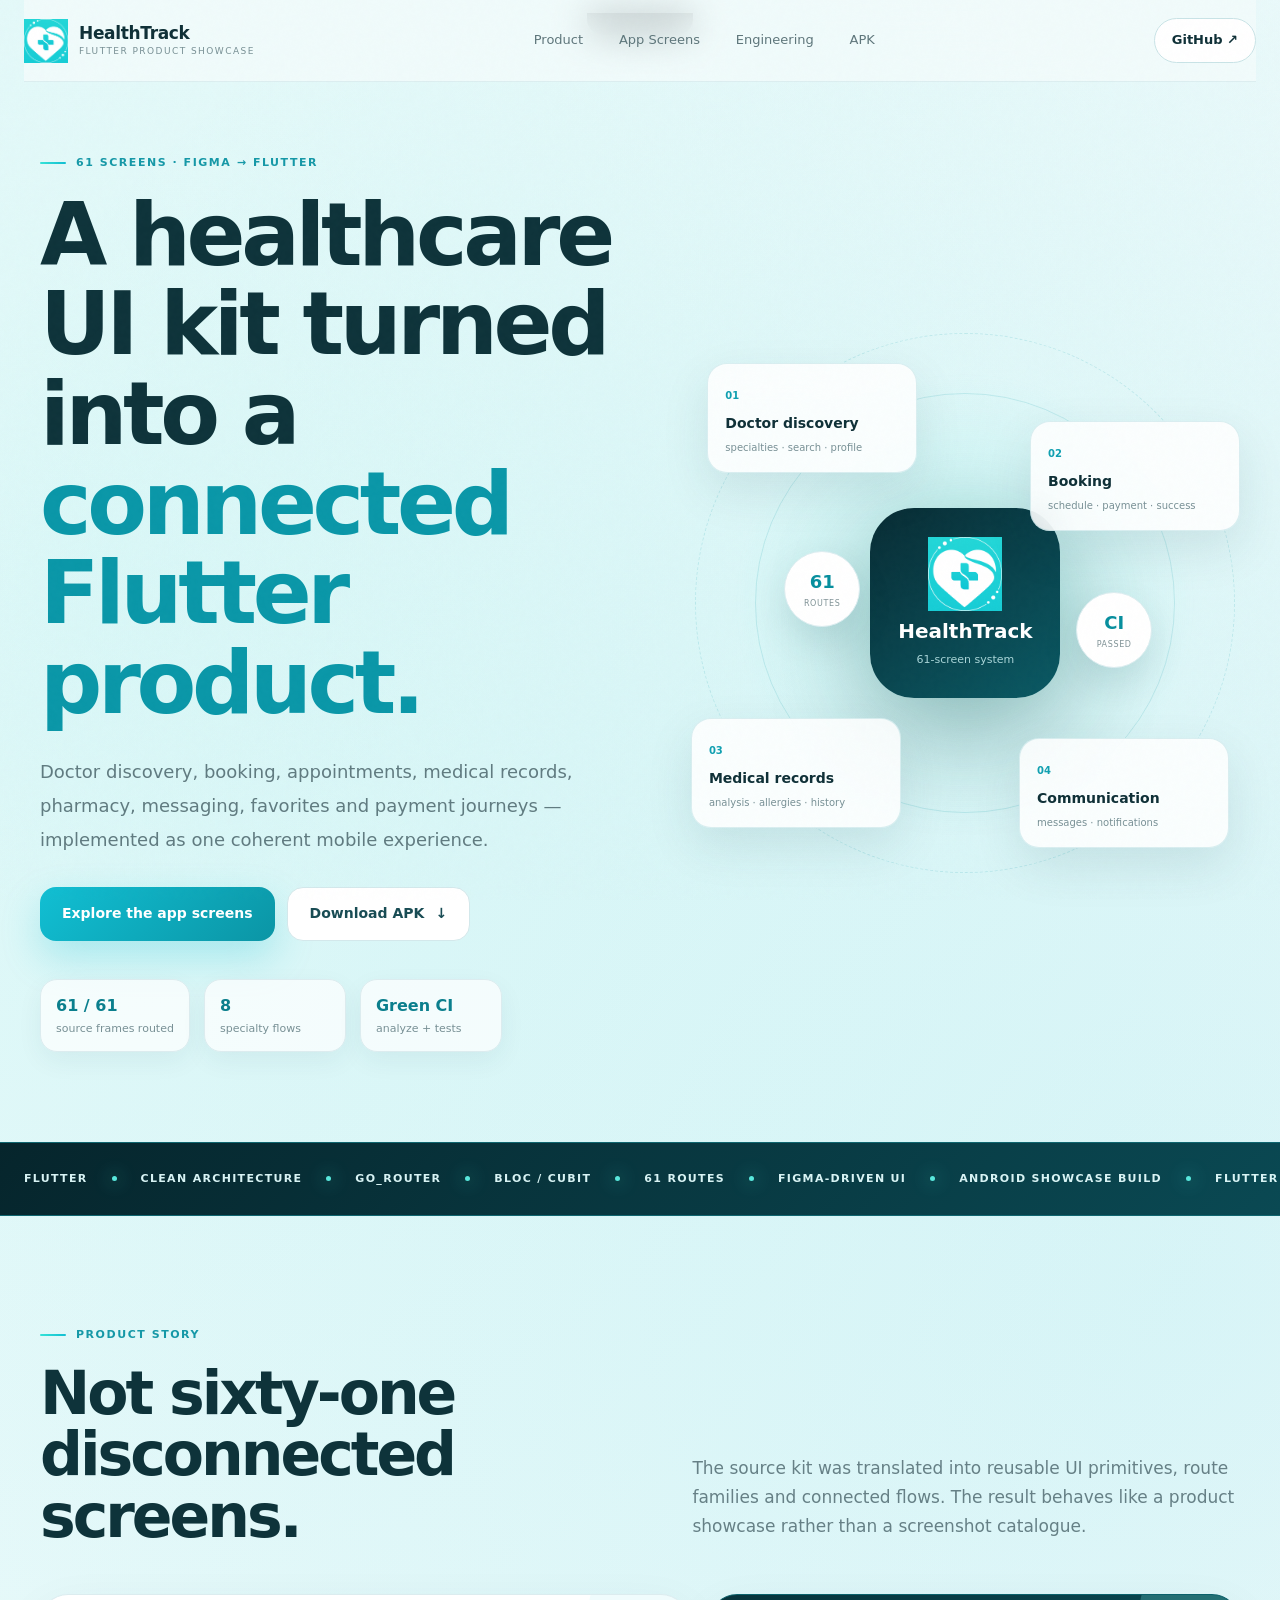
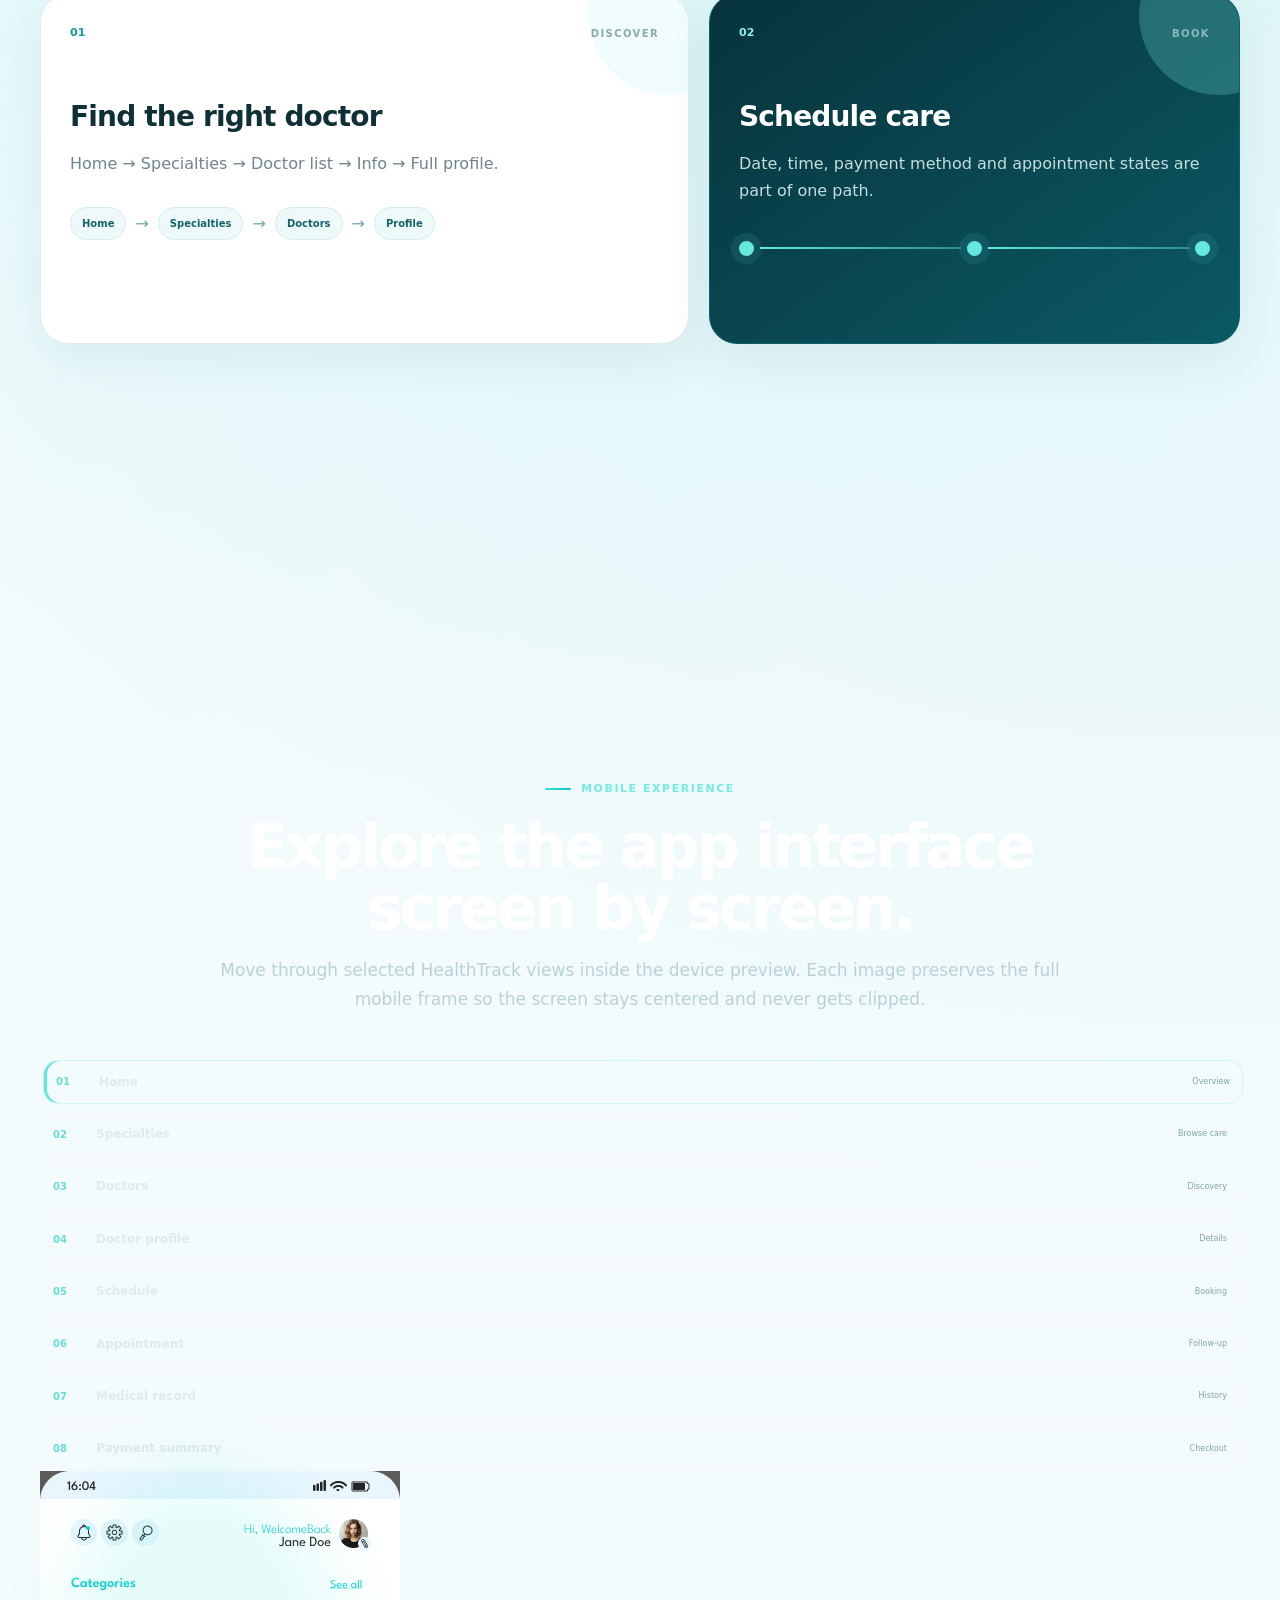
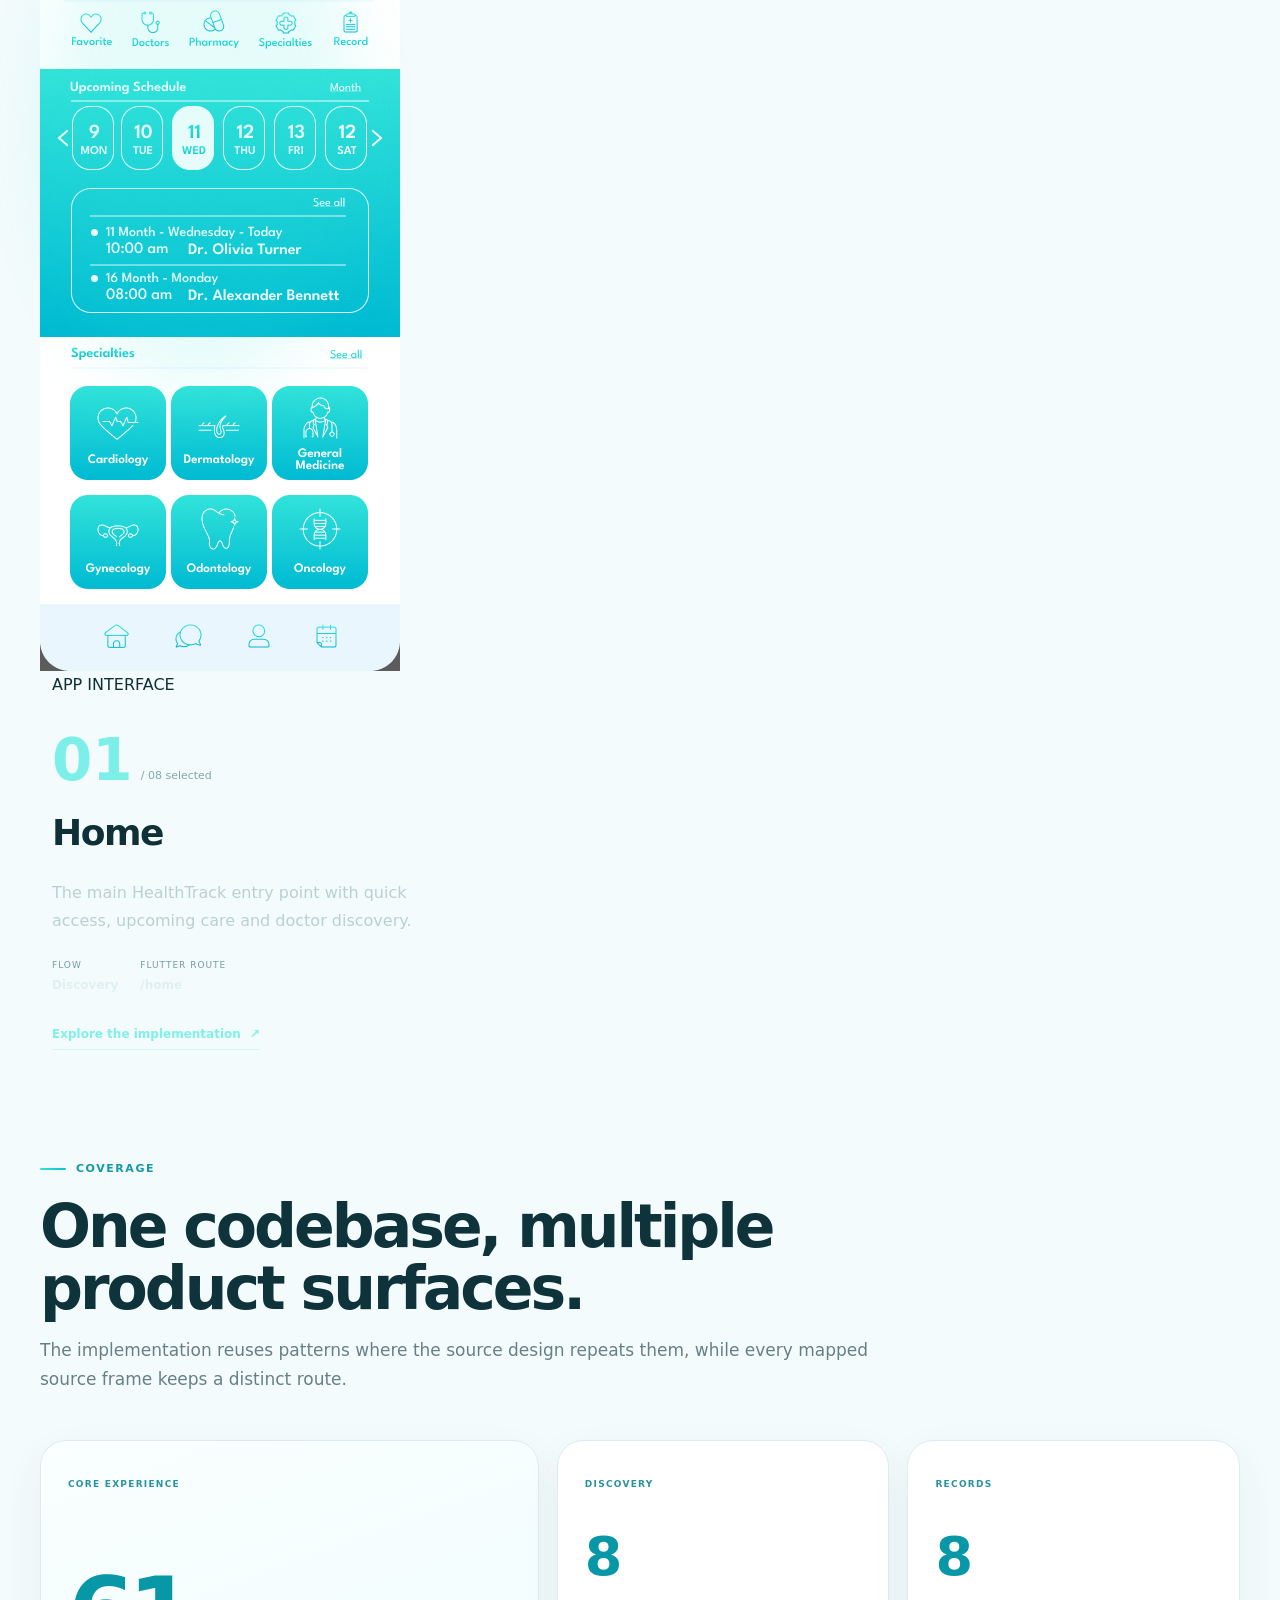
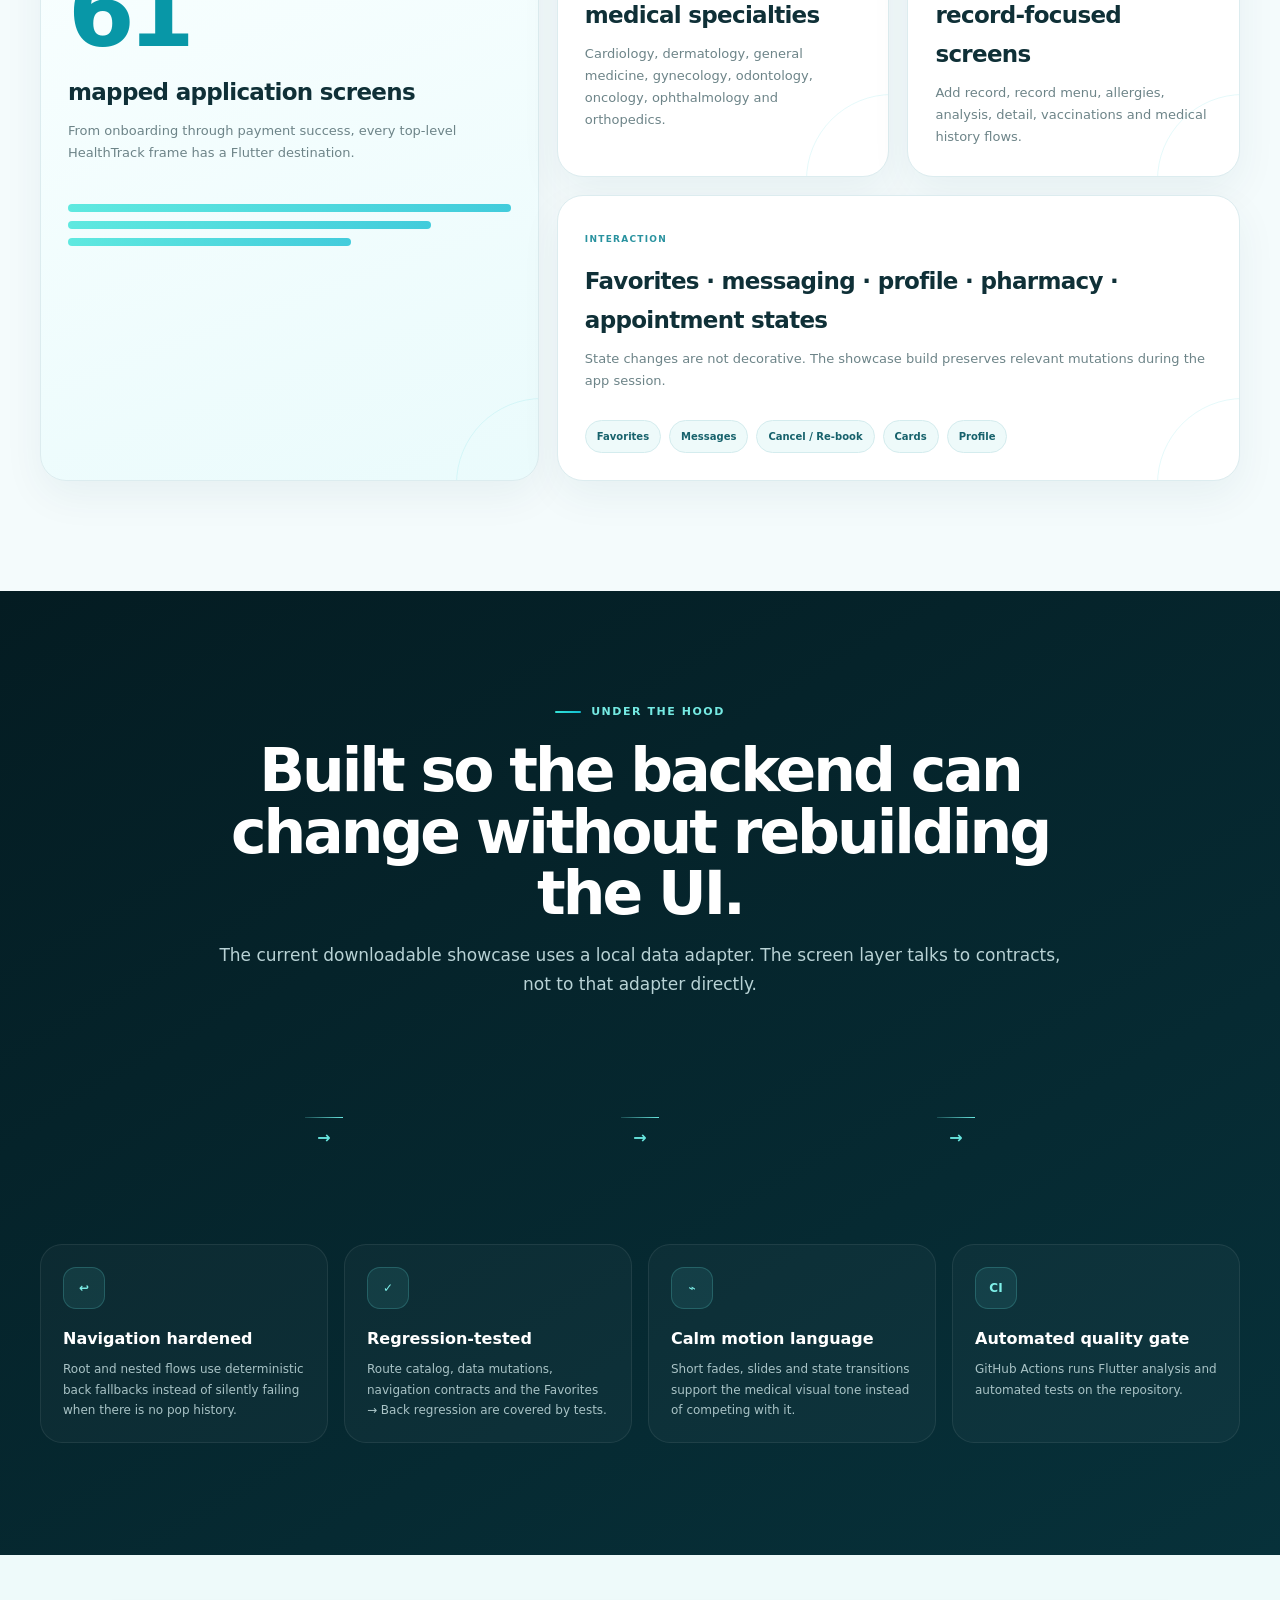
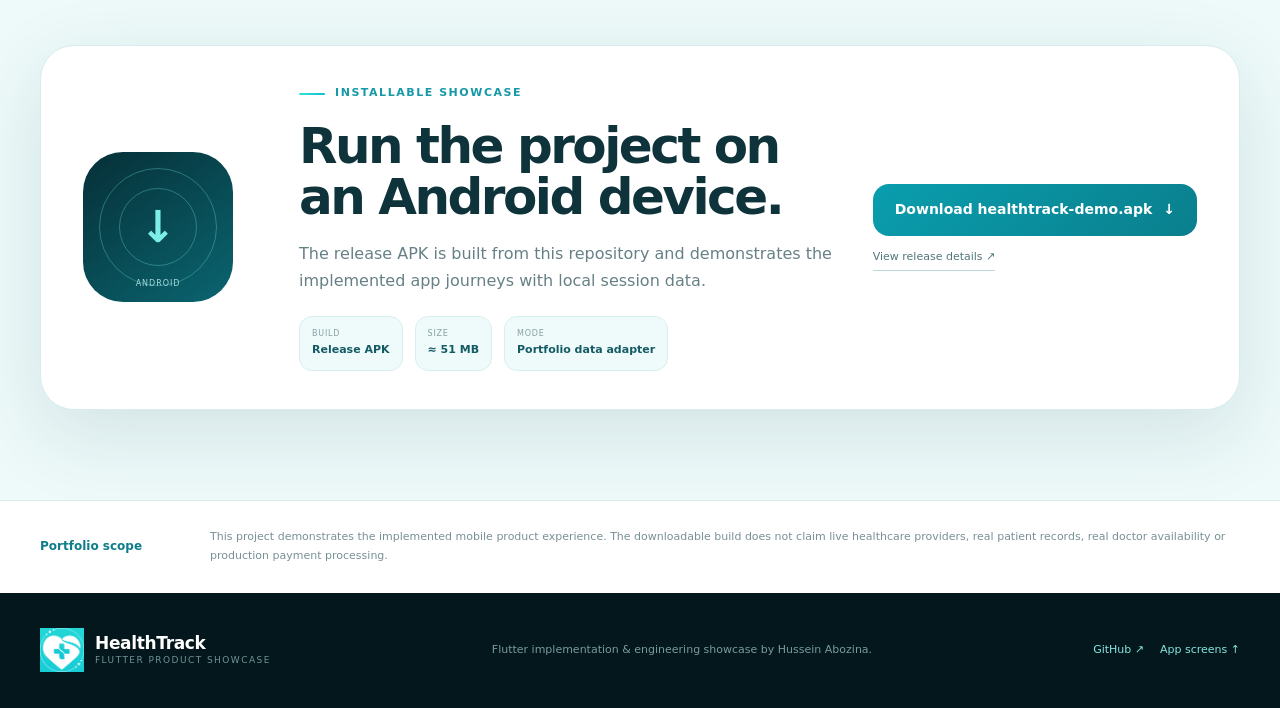
==== commit 489a8b80: "feat: present authentic app screens with original HealthTrack branding" ====
--- a/index.html
+++ b/index.html
@@ -14,9 +14,7 @@
 
   <header class="site-header">
     <a class="brand" href="#top" aria-label="HealthTrack showcase home">
-      <span class="brand-mark" aria-hidden="true">
-        <i></i><b>+</b>
-      </span>
+      <img class="brand-logo" src="docs/assets/healthtrack-logo.png" alt="HealthTrack logo" width="44" height="44" />
       <span class="brand-copy">
         <strong>HealthTrack</strong>
         <small>Flutter Product Showcase</small>
@@ -25,7 +23,7 @@
 
     <nav aria-label="Primary navigation">
       <a href="#story">Product</a>
-      <a href="#figma">Live Figma</a>
+      <a href="#screens">App Screens</a>
       <a href="#engineering">Engineering</a>
       <a href="#download">APK</a>
     </nav>
@@ -49,7 +47,7 @@
         </p>
 
         <div class="hero-actions">
-          <a class="button button-primary" href="#figma">Explore the real Figma screens</a>
+          <a class="button button-primary" href="#screens">Explore the app screens</a>
           <a class="button button-glass" href="https://github.com/Husseinabozina/medical_app/releases/download/showcase-latest/healthtrack-demo.apk">
             Download APK <span>↓</span>
           </a>
@@ -67,7 +65,7 @@
         <div class="stage-ring ring-one"></div>
         <div class="stage-ring ring-two"></div>
         <div class="stage-core">
-          <div class="core-icon">+</div>
+          <img class="core-logo" src="docs/assets/healthtrack-logo.png" alt="" width="74" height="74" />
           <strong>HealthTrack</strong>
           <span>61-screen system</span>
         </div>
@@ -173,73 +171,75 @@
       </div>
     </section>
 
-    <section class="figma-section" id="figma">
+    <section class="screens-section" id="screens">
       <div class="shell">
         <div class="section-heading centered light-heading">
-          <div class="eyebrow"><span></span> LIVE FIGMA SOURCE VIEWER</div>
-          <h2>The screens below come directly from the Figma source.</h2>
+          <div class="eyebrow"><span></span> MOBILE EXPERIENCE</div>
+          <h2>Explore the app interface screen by screen.</h2>
           <p>
-            Pick a screen and the viewer loads that exact frame from Figma. This is the design source used for the Flutter implementation — not a recreated marketing mockup.
+            Move through selected HealthTrack views inside the device preview. Each image preserves the full mobile frame so the screen stays centered and never gets clipped.
           </p>
         </div>
 
-        <div class="figma-explorer">
-          <aside class="screen-selector" aria-label="Choose a Figma screen">
+        <div class="screen-explorer">
+          <aside class="screen-selector" aria-label="Choose an app screen">
             <button class="screen-tab is-active" data-screen="home">
-              <span>01</span><b>Home</b><small>2213:326</small>
+              <span>01</span><b>Home</b><small>Overview</small>
             </button>
             <button class="screen-tab" data-screen="specialties">
-              <span>02</span><b>Specialties</b><small>2068:756</small>
+              <span>02</span><b>Specialties</b><small>Browse care</small>
             </button>
             <button class="screen-tab" data-screen="doctors">
-              <span>03</span><b>Doctors</b><small>2068:376</small>
+              <span>03</span><b>Doctors</b><small>Discovery</small>
             </button>
             <button class="screen-tab" data-screen="profile">
-              <span>04</span><b>Doctor profile</b><small>2097:1242</small>
+              <span>04</span><b>Doctor profile</b><small>Details</small>
             </button>
             <button class="screen-tab" data-screen="schedule">
-              <span>05</span><b>Schedule</b><small>2088:1073</small>
+              <span>05</span><b>Schedule</b><small>Booking</small>
             </button>
             <button class="screen-tab" data-screen="appointment">
-              <span>06</span><b>Appointment</b><small>2088:1187</small>
+              <span>06</span><b>Appointment</b><small>Follow-up</small>
             </button>
             <button class="screen-tab" data-screen="record">
-              <span>07</span><b>Medical record</b><small>2110:221</small>
+              <span>07</span><b>Medical record</b><small>History</small>
             </button>
             <button class="screen-tab" data-screen="payment">
-              <span>08</span><b>Payment summary</b><small>2128:1624</small>
+              <span>08</span><b>Payment summary</b><small>Checkout</small>
             </button>
           </aside>
 
-          <div class="figma-device-wrap">
+          <div class="app-device-wrap">
             <div class="device-shadow"></div>
-            <div class="figma-device">
+            <div class="app-device">
               <div class="device-top"><span></span></div>
-              <div class="figma-loading" id="figma-loading">
-                <span></span><span></span><span></span>
-                <p>Loading the Figma frame…</p>
+              <div class="screen-image-stage">
+                <img
+                  id="app-screen-image"
+                  src="docs/assets/app-screens/01-home.png"
+                  alt="HealthTrack home interface"
+                  width="360"
+                  height="800"
+                  decoding="async"
+                />
+                <div class="screen-swap-indicator" id="screen-swap-indicator" aria-hidden="true">
+                  <i></i><i></i><i></i>
+                </div>
               </div>
-              <iframe
-                id="figma-frame"
-                title="Live Figma HealthTrack screen"
-                src="https://embed.figma.com/design/jrf18b58l0rdFM4uTN5DEg/Medical-App-UI-Kit-Health-Mobile-App-Tracker-Appointment-Mobile-App--Community-?embed-host=healthtrack-showcase&node-id=2213-326&footer=false&page-selector=false&viewport-controls=false&theme=light"
-                loading="lazy"
-                allowfullscreen
-              ></iframe>
             </div>
           </div>
 
           <div class="screen-notes">
-            <span class="live-chip"><i></i> LIVE FIGMA FRAME</span>
+            <span class="preview-chip"><i></i> APP INTERFACE</span>
             <div class="screen-count"><b id="screen-number">01</b><span>/ 08 selected</span></div>
             <h3 id="screen-title">Home</h3>
             <p id="screen-copy">The main HealthTrack entry point with quick access, upcoming care and doctor discovery.</p>
             <div class="screen-meta">
-              <span><small>Figma node</small><b id="screen-node">2213:326</b></span>
-              <span><small>Implementation</small><b>Flutter route</b></span>
+              <span><small>Flow</small><b id="screen-flow">Discovery</b></span>
+              <span><small>Flutter route</small><b id="screen-route">/home</b></span>
             </div>
-            <a id="figma-link" class="inline-link" href="https://www.figma.com/design/jrf18b58l0rdFM4uTN5DEg/Medical-App-UI-Kit-Health-Mobile-App-Tracker-Appointment-Mobile-App--Community-?node-id=2213-326&m=dev" target="_blank" rel="noopener noreferrer">
-              Open this frame in Figma <span>↗</span>
+            <a class="inline-link" href="https://github.com/Husseinabozina/medical_app" target="_blank" rel="noopener noreferrer">
+              Explore the implementation <span>↗</span>
             </a>
           </div>
         </div>
@@ -380,13 +380,13 @@
   <footer>
     <div class="shell footer-inner">
       <a class="brand footer-brand" href="#top">
-        <span class="brand-mark"><i></i><b>+</b></span>
+        <img class="brand-logo" src="docs/assets/healthtrack-logo.png" alt="HealthTrack logo" width="44" height="44" />
         <span class="brand-copy"><strong>HealthTrack</strong><small>Flutter Product Showcase</small></span>
       </a>
       <p>Flutter implementation & engineering showcase by Hussein Abozina.</p>
       <div class="footer-links">
         <a href="https://github.com/Husseinabozina/medical_app" target="_blank" rel="noopener noreferrer">GitHub ↗</a>
-        <a href="#figma">Figma viewer ↑</a>
+        <a href="#screens">App screens ↑</a>
       </div>
     </div>
   </footer>
--- a/docs/styles.css
+++ b/docs/styles.css
@@ -1,148 +1,281 @@
 :root{
-  --bg:#f6fbfc;
-  --surface:#ffffff;
-  --surface-2:#eaf9fa;
-  --ink:#10343a;
-  --muted:#6d8589;
-  --line:#dbecee;
-  --aqua:#34e4d7;
-  --cyan:#11bfd3;
-  --deep:#07333b;
-  --deep-2:#0a5660;
-  --shadow:0 24px 70px rgba(8,67,75,.12);
-  --radius:28px;
+  --bg:#f4fbfc;
+  --paper:#ffffff;
+  --ink:#0f3037;
+  --muted:#668086;
+  --line:#d8eaed;
+  --deep:#061f26;
+  --deep2:#0a3942;
+  --aqua:#35e3d7;
+  --cyan:#11bed2;
+  --teal:#0b98a8;
+  --soft:#e9f9fa;
+  --soft2:#eef7fb;
+  --shadow:0 24px 80px rgba(7,56,64,.12);
+  --shadow-strong:0 34px 100px rgba(2,28,34,.28);
 }
 *{box-sizing:border-box}
-html{scroll-behavior:smooth;scroll-padding-top:94px}
-body{margin:0;font-family:Inter,ui-sans-serif,system-ui,-apple-system,BlinkMacSystemFont,"Segoe UI",sans-serif;background:var(--bg);color:var(--ink);line-height:1.7}
-img{display:block;max-width:100%}
+html{scroll-behavior:smooth;scroll-padding-top:96px}
+body{
+  margin:0;
+  color:var(--ink);
+  background:
+    radial-gradient(circle at 8% 8%,rgba(53,227,215,.12),transparent 28%),
+    radial-gradient(circle at 92% 18%,rgba(17,190,210,.10),transparent 26%),
+    var(--bg);
+  font-family:Inter,ui-sans-serif,system-ui,-apple-system,BlinkMacSystemFont,"Segoe UI",sans-serif;
+  line-height:1.7;
+  overflow-x:hidden;
+}
+img{max-width:100%;display:block}
 a{color:inherit;text-decoration:none}
 button{font:inherit}
-.shell{width:min(1180px,calc(100% - 48px));margin-inline:auto}
-.site-header{height:82px;width:min(1320px,calc(100% - 48px));margin:auto;display:flex;align-items:center;justify-content:space-between;gap:28px;border-bottom:1px solid rgba(17,191,211,.12);position:relative;z-index:20}
-.brand{display:flex;align-items:center;gap:10px;min-width:max-content}
-.brand-mark{width:42px;height:42px;border-radius:14px;display:grid;place-items:center;background:linear-gradient(135deg,var(--aqua),var(--cyan));color:#fff;font-size:25px;font-weight:800;box-shadow:0 10px 24px rgba(17,191,211,.24)}
-.brand>span:last-child{display:grid;line-height:1.08}
-.brand strong{font-size:17px;letter-spacing:-.02em}
-.brand small{font-size:9px;color:#789094;text-transform:uppercase;letter-spacing:.18em;margin-top:4px}
-.site-header nav{display:flex;align-items:center;gap:clamp(16px,3vw,34px);font-size:13px;color:#5e777b}
-.site-header nav a{transition:color .2s}
-.site-header nav a:hover{color:var(--cyan)}
-.header-cta{padding:10px 18px;border:1px solid #bcdfe3;border-radius:999px;font-weight:700;font-size:13px;background:#fff;transition:.2s}
-.header-cta:hover{transform:translateY(-1px);border-color:var(--cyan)}
-.hero{min-height:690px;display:grid;grid-template-columns:1.04fr .96fr;gap:56px;align-items:center;padding-block:72px 82px}
-.eyebrow{display:flex;align-items:center;gap:10px;margin:0 0 16px;color:#1497a5;font-size:12px;font-weight:800;letter-spacing:.12em}
-.eyebrow span{width:24px;height:2px;background:linear-gradient(90deg,var(--aqua),var(--cyan));border-radius:999px}
-.hero h1,.section-heading h2,.engineering h2,.download-section h2{margin:0;letter-spacing:-.045em;color:#0e363c}
-.hero h1{font-size:clamp(50px,6.4vw,82px);line-height:1.02;max-width:650px}
-.hero h1 em,.section-heading h2 em{font-style:normal;color:#0f9fad}
-.hero-lead{max-width:650px;font-size:18px;color:#5e797d;line-height:1.9;margin:24px 0 30px}
-.hero-actions{display:flex;flex-wrap:wrap;gap:12px}
-.button{display:inline-flex;align-items:center;justify-content:center;gap:10px;padding:14px 22px;border-radius:16px;font-weight:800;font-size:14px;transition:transform .2s,box-shadow .2s,background .2s}
+.shell{width:min(1200px,calc(100% - 48px));margin-inline:auto}
+.noise{
+  position:fixed;inset:0;pointer-events:none;z-index:1000;opacity:.025;
+  background-image:url("data:image/svg+xml,%3Csvg viewBox='0 0 180 180' xmlns='http://www.w3.org/2000/svg'%3E%3Cfilter id='n'%3E%3CfeTurbulence type='fractalNoise' baseFrequency='.85' numOctaves='3' stitchTiles='stitch'/%3E%3C/filter%3E%3Crect width='100%25' height='100%25' filter='url(%23n)' opacity='.75'/%3E%3C/svg%3E");
+}
+.site-header{
+  height:82px;
+  width:min(1360px,calc(100% - 48px));
+  margin:auto;
+  display:flex;
+  align-items:center;
+  justify-content:space-between;
+  gap:28px;
+  position:sticky;
+  top:0;
+  z-index:100;
+  background:rgba(244,251,252,.78);
+  backdrop-filter:blur(18px);
+  border-bottom:1px solid rgba(18,117,129,.09);
+}
+.brand{display:flex;align-items:center;gap:11px;min-width:max-content}
+.brand-mark{
+  width:44px;height:44px;border-radius:15px;display:grid;place-items:center;position:relative;overflow:hidden;
+  background:linear-gradient(135deg,var(--aqua),var(--cyan));
+  box-shadow:0 10px 30px rgba(17,190,210,.24);
+}
+.brand-mark i{position:absolute;width:58px;height:58px;border:1px solid #fff8;border-radius:50%;left:-22px;top:-25px}
+.brand-mark b{color:#fff;font-size:26px;line-height:1}
+.brand-copy{display:grid;line-height:1.08}
+.brand-copy strong{font-size:17px;letter-spacing:-.02em}
+.brand-copy small{font-size:9px;letter-spacing:.16em;text-transform:uppercase;color:#789095;margin-top:4px}
+.site-header nav{display:flex;gap:clamp(16px,2.8vw,36px);font-size:13px;color:#5e767b}
+.site-header nav a{position:relative;padding-block:8px}
+.site-header nav a:after{content:"";position:absolute;left:0;right:100%;bottom:2px;height:2px;background:linear-gradient(90deg,var(--aqua),var(--cyan));transition:right .2s}
+.site-header nav a:hover:after{right:0}
+.header-cta{
+  padding:10px 17px;border-radius:999px;border:1px solid #c9e3e6;background:#fff;
+  font-size:13px;font-weight:800;transition:.2s;
+}
+.header-cta:hover{transform:translateY(-2px);border-color:#7adce3;box-shadow:0 10px 26px rgba(10,102,113,.10)}
+.hero{
+  min-height:760px;
+  display:grid;
+  grid-template-columns:1.04fr .96fr;
+  gap:56px;
+  align-items:center;
+  padding-block:72px 90px;
+}
+.eyebrow{display:flex;align-items:center;gap:10px;color:#1598a7;font-size:11px;font-weight:900;letter-spacing:.14em;margin-bottom:18px}
+.eyebrow>span{width:26px;height:2px;background:linear-gradient(90deg,var(--aqua),var(--cyan));border-radius:99px}
+.hero h1,.section-heading h2,.download-copy h2{
+  margin:0;
+  color:#0e333a;
+  letter-spacing:-.05em;
+  line-height:1.03;
+}
+.hero h1{font-size:clamp(52px,6.8vw,88px);max-width:690px}
+.hero h1 em{font-style:normal;color:#0a97a8}
+.hero-lead{font-size:18px;line-height:1.9;color:#607b80;max-width:650px;margin:26px 0 30px}
+.hero-actions{display:flex;gap:12px;flex-wrap:wrap}
+.button{
+  display:inline-flex;align-items:center;justify-content:center;gap:11px;
+  padding:14px 22px;border-radius:16px;font-weight:850;font-size:14px;
+  transition:transform .2s,box-shadow .2s,background .2s,border-color .2s;
+}
 .button:hover{transform:translateY(-2px)}
-.primary{background:linear-gradient(135deg,var(--cyan),#0c9eae);color:#fff;box-shadow:0 14px 32px rgba(12,158,174,.24)}
-.secondary{background:#fff;border:1px solid #cfe9ec;color:#15535c}
-.hero-proof{display:flex;flex-wrap:wrap;gap:18px;margin-top:34px;color:#70898d;font-size:12px}
-.hero-proof span{display:flex;gap:6px;align-items:center}
-.hero-proof b{color:#0c7d89;font-size:15px}
-.hero-visual{height:560px;position:relative;display:flex;align-items:center;justify-content:center;isolation:isolate}
-.glow{position:absolute;width:440px;height:440px;border-radius:50%;background:radial-gradient(circle,#8bf2ea88 0,#aef6f140 42%,transparent 70%);filter:blur(4px);z-index:-2}
-.hero-screen{position:absolute;width:225px;border-radius:28px;box-shadow:0 28px 58px rgba(8,56,64,.18);background:white}
-.hero-screen-main{width:248px;z-index:3;transform:translateY(-5px)}
-.hero-screen-left{left:5%;top:95px;transform:rotate(-8deg);z-index:1;opacity:.94}
-.hero-screen-right{right:2%;top:80px;transform:rotate(8deg);z-index:2;opacity:.97}
-.metric-band{background:linear-gradient(135deg,#08353d,#0a5660);color:white}
-.metric-grid{min-height:118px;display:grid;grid-template-columns:repeat(4,1fr);gap:24px;align-items:center}
-.metric-grid div{display:grid;gap:2px}
-.metric-grid strong{font-size:23px;color:#8af4ec}
-.metric-grid span{font-size:12px;color:#cce1e4}
-.section{padding-block:106px}
-.section-heading{max-width:800px;margin-bottom:44px}
-.section-heading.centered{text-align:center;margin-inline:auto}
-.section-heading.centered .eyebrow{justify-content:center}
-.section-heading h2,.engineering h2,.download-section h2{font-size:clamp(36px,4.8vw,58px);line-height:1.13}
-.section-heading>p:last-child{font-size:17px;color:#698287;max-width:780px;margin:15px 0 0}
-.feature-grid{display:grid;grid-template-columns:repeat(4,1fr);gap:18px}
-.feature-card{background:#fff;border:1px solid #e0eff1;border-radius:24px;padding:26px;box-shadow:0 14px 38px rgba(9,72,81,.07);transition:transform .2s,box-shadow .2s}
-.feature-card:hover{transform:translateY(-5px);box-shadow:0 22px 52px rgba(9,72,81,.11)}
-.feature-icon{width:44px;height:44px;border-radius:14px;display:grid;place-items:center;background:#e5fafa;color:#0b99a8;font-weight:900;font-size:12px}
-.feature-card h3{font-size:19px;margin:18px 0 8px}
-.feature-card p{margin:0;color:#6b8387;font-size:14px}
-.screens-section{padding-block:104px;background:linear-gradient(180deg,#eefafa,#f9fcfd)}
-.screen-grid{display:grid;grid-template-columns:repeat(3,1fr);gap:22px}
-.screen-grid figure{margin:0;background:#fff;border-radius:24px;border:1px solid #deedef;overflow:hidden;box-shadow:0 16px 44px rgba(9,66,74,.09);transition:transform .25s}
-.screen-grid figure:hover{transform:translateY(-5px)}
-.screen-grid img{width:100%;aspect-ratio:9/16;object-fit:cover;background:#effafa}
-.screen-grid figcaption{display:grid;padding:16px 18px 18px}
-.screen-grid figcaption b{font-size:16px}
-.screen-grid figcaption span{font-size:12px;color:#7a9195;margin-top:3px}
-.engineering{background:#fff}
-.engineering-grid{display:grid;grid-template-columns:1.05fr .95fr;gap:42px;align-items:center}
-.engineering-lead{font-size:17px;color:#668085;line-height:1.9;max-width:650px}
-.architecture-line{display:flex;align-items:center;flex-wrap:wrap;gap:10px;margin-top:26px}
-.architecture-line span{background:#e9fafa;border:1px solid #cdecee;padding:10px 13px;border-radius:12px;font-size:12px;font-weight:800;color:#0f7380}
-.architecture-line i{font-style:normal;color:#48aeb8}
-.engineering-card{background:linear-gradient(160deg,#0a3c45,#0b5964);color:#fff;border-radius:30px;padding:30px 32px;box-shadow:var(--shadow)}
-.engineering-card h3{font-size:22px;margin:0 0 16px;color:#91f3ec}
-.engineering-card ul{margin:0;padding-left:19px}
-.engineering-card li{margin:8px 0;color:#dfedef;font-size:14px}
-.engineering-card code{background:#ffffff16;border:1px solid #ffffff1a;border-radius:6px;padding:2px 6px;color:#c9fffb}
-.download-section{background:linear-gradient(135deg,#062c34,#0a525d);color:white;overflow:hidden;position:relative}
-.download-section:before{content:"";position:absolute;width:500px;height:500px;border-radius:50%;border:1px solid #8cf4ec22;right:-220px;top:-290px}
-.download-grid{min-height:330px;display:grid;grid-template-columns:150px 1fr auto;gap:34px;align-items:center;position:relative;z-index:1;padding-block:46px}
-.download-art{width:130px;height:130px;border:1px solid #8af4ec55;border-radius:50%;display:grid;place-items:center;position:relative}
-.download-art b{font-size:48px;color:#7ff2e9}
-.orbit{position:absolute;border:1px solid #8af4ec55;border-radius:50%}
-.orbit-a{width:84px;height:84px}.orbit-b{width:16px;height:16px;right:5px;bottom:14px}
-.download-section .eyebrow{color:#76e9e3}
-.download-section h2{color:white;font-size:clamp(34px,4vw,50px)}
-.download-section p{color:#c8dcdf;max-width:680px}
-.download-actions{display:grid;gap:12px;justify-items:start}
-.download-button{background:#84f0e9;color:#07363e;white-space:nowrap}
-.text-link{font-size:13px;color:#c8e8e7;border-bottom:1px solid #ffffff35}
-footer{background:#041f25;color:#cfe0e2}
-.footer-inner{min-height:110px;display:flex;align-items:center;justify-content:space-between;gap:22px}
-.footer-brand strong{color:white}.footer-brand small{color:#82a7ab}
-.footer-inner p{font-size:12px;color:#91aaae;margin:0}
-.footer-inner>a{font-size:12px;color:#9bedE8}
-.reveal{opacity:0;transform:translateY(18px);transition:opacity .55s ease,transform .55s ease}
-.reveal.visible{opacity:1;transform:none}
+.button-primary{background:linear-gradient(135deg,#11bfd3,#0b95a5);color:#fff;box-shadow:0 16px 38px rgba(17,190,210,.26)}
+.button-glass{background:#fff;border:1px solid #d3e8eb;color:#194c54}
+.proof-row{display:flex;gap:14px;flex-wrap:wrap;margin-top:38px}
+.proof-row div{
+  min-width:142px;padding:12px 15px;border-radius:17px;background:rgba(255,255,255,.72);
+  border:1px solid #dcecef;box-shadow:0 9px 26px rgba(12,75,83,.06);display:grid;gap:1px;
+}
+.proof-row b{font-size:16px;color:#0b7f8d}.proof-row span{font-size:11px;color:#789095}
+.hero-stage{height:600px;position:relative;isolation:isolate}
+.stage-glow{
+  position:absolute;left:50%;top:50%;width:460px;height:460px;transform:translate(-50%,-50%);
+  background:radial-gradient(circle,#6beadf66 0,#9ff0eb2d 42%,transparent 70%);
+  border-radius:50%;filter:blur(3px);z-index:-3
+}
+.stage-ring{position:absolute;left:50%;top:50%;border:1px solid rgba(11,151,168,.15);border-radius:50%;transform:translate(-50%,-50%)}
+.ring-one{width:420px;height:420px}.ring-two{width:540px;height:540px;border-style:dashed}
+.stage-core{
+  position:absolute;left:50%;top:50%;transform:translate(-50%,-50%);
+  width:190px;height:190px;border-radius:44px;background:linear-gradient(145deg,#082c34,#0a5964);
+  color:#fff;display:grid;place-items:center;align-content:center;gap:3px;box-shadow:var(--shadow-strong);
+}
+.core-icon{width:60px;height:60px;border-radius:21px;background:linear-gradient(135deg,var(--aqua),var(--cyan));display:grid;place-items:center;font-size:35px;font-weight:900;margin-bottom:8px}
+.stage-core strong{font-size:20px}.stage-core span{font-size:11px;color:#a9d5d8}
+.orbit-card{
+  position:absolute;width:210px;padding:16px 17px;border-radius:20px;background:rgba(255,255,255,.86);
+  border:1px solid rgba(15,145,159,.14);box-shadow:0 18px 48px rgba(7,57,65,.10);backdrop-filter:blur(15px);
+  animation:floatCard 5.2s ease-in-out infinite;
+}
+.orbit-card b{display:block;font-size:14px;margin:5px 0 3px}.orbit-card small{display:block;font-size:10px;color:#789095}
+.orbit-index{font-size:10px;font-weight:900;color:#10a0b1}
+.orbit-a{left:3%;top:60px;animation-delay:-.6s}.orbit-b{right:0;top:118px;animation-delay:-1.9s}.orbit-c{left:0;bottom:75px;animation-delay:-3s}.orbit-d{right:2%;bottom:55px;animation-delay:-4.2s}
+.floating-proof{
+  position:absolute;display:grid;place-items:center;align-content:center;width:76px;height:76px;border-radius:50%;
+  background:#fff;border:1px solid #dbecef;box-shadow:0 15px 36px rgba(8,63,72,.12);animation:floatSmall 4s ease-in-out infinite;
+}
+.floating-proof b{font-size:18px;color:#078f9e}.floating-proof span{font-size:8px;text-transform:uppercase;color:#809397;letter-spacing:.08em}
+.fp-one{left:17%;top:248px}.fp-two{right:16%;bottom:235px;animation-delay:-2s}
+.signal-strip{background:linear-gradient(135deg,#06252c,#0a4953);color:#d8f3f4;overflow:hidden;border-block:1px solid #0f6670}
+.signal-track{min-height:72px;display:flex;align-items:center;gap:24px;width:max-content;animation:marquee 28s linear infinite;padding-inline:24px;font-size:11px;font-weight:900;letter-spacing:.12em}
+.signal-track i{width:5px;height:5px;border-radius:50%;background:#59e7dc;box-shadow:0 0 18px #59e7dc}
+.section{padding-block:110px}
+.section-heading{max-width:830px;margin-bottom:46px}
+.section-heading h2{font-size:clamp(38px,5vw,60px)}
+.section-heading p{color:#668086;font-size:17px;margin:16px 0 0}
+.split-heading{max-width:none;display:grid;grid-template-columns:1fr .9fr;align-items:end;gap:44px}
+.split-heading>p{margin:0 0 7px}
+.journey-grid{display:grid;grid-template-columns:1.1fr .9fr;gap:20px}
+.journey-card{
+  min-height:300px;background:#fff;border:1px solid #dcecef;border-radius:28px;padding:29px;
+  box-shadow:0 18px 50px rgba(8,69,78,.07);position:relative;overflow:hidden;
+}
+.journey-card-wide{min-height:350px}
+.journey-card:before{content:"";position:absolute;width:160px;height:160px;border-radius:50%;background:#18c7d410;right:-60px;top:-60px}
+.accent-card{background:linear-gradient(145deg,#07333b,#0b5964);color:#fff;border-color:#0b616b}
+.accent-card:before{background:#75ece340}
+.journey-top{display:flex;align-items:center;justify-content:space-between}
+.journey-number{font-size:11px;font-weight:900;color:#0d98a7}.accent-card .journey-number{color:#8af1e9}
+.journey-label{font-size:10px;letter-spacing:.14em;font-weight:900;color:#94a7aa}
+.journey-card h3{font-size:28px;letter-spacing:-.03em;margin:50px 0 10px}.accent-card h3{color:#fff}
+.journey-card p{margin:0;color:#6f8589;max-width:560px}.accent-card p{color:#c4dddd}
+.mini-flow{display:flex;gap:9px;align-items:center;flex-wrap:wrap;margin-top:30px}
+.mini-flow span,.record-stack span,.interaction-chips span{background:#eefafa;border:1px solid #d4ecee;border-radius:999px;padding:7px 11px;font-size:10px;font-weight:800;color:#17626c}
+.mini-flow i{font-style:normal;color:#75aab0}
+.pulse-line{display:flex;align-items:center;margin-top:36px}
+.pulse-line span{width:15px;height:15px;border-radius:50%;background:#65e9df;box-shadow:0 0 0 8px #65e9df18}
+.pulse-line i{height:2px;flex:1;background:linear-gradient(90deg,#65e9df,#65e9df66);margin-inline:6px}
+.record-stack{display:flex;gap:9px;flex-wrap:wrap;margin-top:28px}
+.bubble-stack{display:flex;gap:9px;margin-top:30px;flex-wrap:wrap}
+.bubble-stack span{padding:8px 12px;border-radius:15px;background:#f0f8fb;border:1px solid #dcebef;font-size:10px;font-weight:800;color:#24606b}
+.figma-section{
+  padding-block:112px;background:
+    radial-gradient(circle at 20% 10%,rgba(53,227,215,.11),transparent 25%),
+    linear-gradient(145deg,#051f26,#083d46 58%,#075764);
+  color:white;position:relative;overflow:hidden
+}
+.figma-section:before{content:"";position:absolute;width:520px;height:520px;border-radius:50%;border:1px solid #6be9e21f;right:-200px;top:-220px}
+.light-heading{max-width:850px;margin-inline:auto;text-align:center}
+.light-heading .eyebrow{justify-content:center;color:#75eae3}
+.light-heading h2{color:#fff}
+.light-heading p{color:#b8d2d5}
+.figma-explorer{
+  display:grid;grid-template-columns:230px minmax(350px,460px) 1fr;gap:30px;align-items:center;margin-top:52px
+}
+.screen-selector{display:grid;gap:8px}
+.screen-tab{
+  width:100%;display:grid;grid-template-columns:34px 1fr auto;align-items:center;gap:9px;
+  padding:11px 12px;border-radius:15px;border:1px solid #ffffff16;background:#ffffff08;color:#dcebed;text-align:left;cursor:pointer;transition:.2s
+}
+.screen-tab span{font-size:10px;font-weight:900;color:#67ddd7}
+.screen-tab b{font-size:12px}.screen-tab small{font-size:8px;color:#7fa6aa}
+.screen-tab:hover,.screen-tab.is-active{background:#ffffff13;border-color:#72ebe44c;transform:translateX(3px)}
+.screen-tab.is-active{box-shadow:inset 3px 0 0 #61e6df}
+.figma-device-wrap{position:relative;display:grid;place-items:center}
+.device-shadow{position:absolute;width:320px;height:520px;border-radius:50%;background:#35e3d720;filter:blur(34px)}
+.figma-device{
+  width:min(390px,100%);aspect-ratio:360/800;background:#07161a;border:8px solid #0f2328;border-radius:46px;padding:9px;
+  position:relative;overflow:hidden;box-shadow:0 34px 90px rgba(0,0,0,.42);z-index:2
+}
+.device-top{position:absolute;z-index:6;top:13px;left:50%;transform:translateX(-50%);width:106px;height:22px;border-radius:0 0 16px 16px;background:#09161a}
+.device-top span{position:absolute;width:7px;height:7px;border-radius:50%;background:#12343b;left:19px;top:5px}
+.figma-device iframe{width:100%;height:100%;border:0;border-radius:35px;background:#fff}
+.figma-loading{position:absolute;inset:9px;z-index:4;background:linear-gradient(180deg,#f5fbfc,#eaf7f9);border-radius:35px;display:grid;place-items:center;align-content:center;gap:14px;transition:opacity .35s,visibility .35s}
+.figma-loading.is-hidden{opacity:0;visibility:hidden}
+.figma-loading>span{width:70%;height:12px;border-radius:99px;background:linear-gradient(90deg,#dcecef,#f8ffff,#dcecef);background-size:200% 100%;animation:skeleton 1.2s linear infinite}
+.figma-loading>span:nth-child(2){width:52%}.figma-loading>span:nth-child(3){width:62%}
+.figma-loading p{font-size:11px;color:#668086;margin:4px 0 0}
+.screen-notes{padding-inline-start:12px}
+.live-chip{display:inline-flex;align-items:center;gap:8px;border:1px solid #65e9df40;background:#65e9df10;padding:7px 10px;border-radius:999px;font-size:9px;font-weight:900;letter-spacing:.12em;color:#8cf2eb}
+.live-chip i{width:7px;height:7px;border-radius:50%;background:#63eadf;box-shadow:0 0 0 6px #63eadf15;animation:pulseDot 1.8s ease-out infinite}
+.screen-count{display:flex;align-items:end;gap:8px;margin-top:36px}.screen-count b{font-size:58px;line-height:.9;color:#7cf0e8}.screen-count span{font-size:11px;color:#82a9ad}
+.screen-notes h3{font-size:36px;letter-spacing:-.04em;margin:16px 0 10px}
+.screen-notes>p{color:#b9d0d3;max-width:400px}
+.screen-meta{display:flex;gap:22px;margin:24px 0}
+.screen-meta span{display:grid}.screen-meta small{font-size:9px;text-transform:uppercase;letter-spacing:.11em;color:#759da1}.screen-meta b{font-size:12px;color:#dff0f1;margin-top:2px}
+.inline-link{display:inline-flex;gap:9px;align-items:center;color:#7ef0e8;font-size:12px;font-weight:800;border-bottom:1px solid #7ef0e844;padding-bottom:4px}
+.coverage-grid{display:grid;grid-template-columns:1.2fr .8fr .8fr;gap:18px}
+.coverage-card{background:#fff;border:1px solid #dcecef;border-radius:26px;padding:27px;min-height:260px;box-shadow:0 15px 42px rgba(8,72,81,.06);position:relative;overflow:hidden}
+.coverage-card:after{content:"";position:absolute;width:170px;height:170px;border-radius:50%;border:1px solid #26cbd51e;right:-90px;bottom:-90px}
+.big-card{grid-row:span 2;min-height:538px;background:linear-gradient(160deg,#faffff,#eafbfc)}
+.wide-card{grid-column:2/4}
+.coverage-kicker{font-size:9px;letter-spacing:.14em;font-weight:900;color:#29929f}
+.coverage-card>strong{font-size:96px;letter-spacing:-.07em;line-height:1;color:#0897a7;display:block;margin-top:70px}
+.coverage-card h3{font-size:23px;letter-spacing:-.03em;margin:12px 0 8px}.coverage-card p{font-size:13px;color:#6d8488;margin:0}
+.coverage-bars{display:grid;gap:9px;margin-top:40px}.coverage-bars span{height:8px;border-radius:99px;background:linear-gradient(90deg,#35e3d7,#11bed2);width:var(--w);opacity:.78}
+.coverage-card:not(.big-card)>strong{font-size:54px;margin-top:35px}
+.interaction-chips{display:flex;gap:8px;flex-wrap:wrap;margin-top:28px}
+.engineering-section{padding-block:112px;background:linear-gradient(150deg,#041c22,#07313a);color:#fff}
+.architecture-stage{display:grid;grid-template-columns:1fr auto 1fr auto 1fr auto 1fr;align-items:center;gap:13px;margin-top:55px}
+.architecture-node{min-height:160px;border:1px solid #ffffff17;background:#ffffff09;border-radius:24px;padding:22px;display:grid;align-content:center;text-align:center;box-shadow:0 15px 42px rgba(0,0,0,.12)}
+.architecture-node span{font-size:9px;color:#67e2dc;font-weight:900}.architecture-node b{font-size:16px;margin-top:8px}.architecture-node small{font-size:10px;color:#8fb2b6;margin-top:4px}
+.architecture-node-accent{background:linear-gradient(145deg,#0a7985,#0b5360);border-color:#61e3dc4a}
+.architecture-arrow{display:grid;place-items:center;gap:6px;color:#68e6df}.architecture-arrow i{width:38px;height:1px;background:linear-gradient(90deg,#68e6df33,#68e6df);animation:arrowGlow 1.8s ease-in-out infinite}
+.engineering-bento{display:grid;grid-template-columns:repeat(4,1fr);gap:16px;margin-top:30px}
+.engineering-bento article{border:1px solid #ffffff13;background:#ffffff08;border-radius:22px;padding:22px}
+.bento-icon{width:42px;height:42px;border-radius:13px;background:#67e6df16;border:1px solid #67e6df35;display:grid;place-items:center;font-size:12px;font-weight:900;color:#7ff0e9}
+.engineering-bento h3{font-size:16px;margin:16px 0 7px}.engineering-bento p{font-size:12px;color:#a9c3c6;margin:0}
+.download-section{background:#eefafa;padding-block:90px}
+.download-shell{display:grid;grid-template-columns:180px 1fr auto;gap:36px;align-items:center;background:#fff;border:1px solid #d9ecee;border-radius:34px;padding:38px 42px;box-shadow:var(--shadow)}
+.download-visual{width:150px;height:150px;border-radius:40px;background:linear-gradient(145deg,#062f37,#0a6570);position:relative;display:grid;place-items:center;overflow:hidden}
+.download-disc{position:absolute;border:1px solid #79eee64f;border-radius:50%}.disc-one{width:118px;height:118px}.disc-two{width:78px;height:78px}
+.download-symbol{font-size:44px;color:#7deee7;font-weight:900}
+.download-badge{position:absolute;bottom:12px;font-size:8px;letter-spacing:.12em;color:#a7d9dc}
+.download-copy h2{font-size:clamp(34px,4vw,50px)}.download-copy p{color:#668085;max-width:650px}
+.download-meta{display:flex;gap:12px;flex-wrap:wrap;margin-top:22px}
+.download-meta span{display:grid;padding:10px 12px;border-radius:13px;background:#effafa;border:1px solid #d8eff1}.download-meta small{font-size:8px;color:#86a0a4;text-transform:uppercase;letter-spacing:.1em}.download-meta b{font-size:11px;color:#135b65}
+.download-actions{display:grid;gap:12px;justify-items:start}.download-button{background:linear-gradient(135deg,#0a9eae,#0a7f8d);color:#fff;white-space:nowrap}.release-link{font-size:11px;color:#51767b;border-bottom:1px solid #bcd8db;padding-bottom:3px}
+.truth-strip{background:#fff;border-top:1px solid #deecee}.truth-strip .shell{min-height:92px;display:grid;grid-template-columns:150px 1fr;align-items:center;gap:20px}.truth-strip b{font-size:12px;color:#0e7d8b}.truth-strip p{font-size:11px;color:#789095;margin:0}
+footer{background:#03171c;color:#d2e4e5}.footer-inner{min-height:115px;display:flex;align-items:center;justify-content:space-between;gap:24px}.footer-brand strong{color:#fff}.footer-brand small{color:#6e9599}.footer-inner p{font-size:11px;color:#789b9f;margin:0}.footer-links{display:flex;gap:16px;font-size:11px;color:#87e6e1}
+.reveal{opacity:0;transform:translateY(20px);transition:opacity .55s ease,transform .55s ease}.reveal.is-visible{opacity:1;transform:none}
 
-@media(max-width:980px){
-  .hero{grid-template-columns:1fr;gap:20px}
-  .hero-copy{text-align:center}.hero-copy .eyebrow,.hero-actions,.hero-proof{justify-content:center}.hero h1,.hero-lead{margin-inline:auto}
-  .hero-visual{height:520px}
-  .feature-grid{grid-template-columns:repeat(2,1fr)}
-  .engineering-grid{grid-template-columns:1fr}
-  .download-grid{grid-template-columns:110px 1fr}
-  .download-actions{grid-column:2}
-}
-@media(max-width:720px){
-  .shell,.site-header{width:calc(100% - 30px)}
-  .site-header{height:70px}.site-header nav{display:none}.header-cta{font-size:11px;padding:8px 12px}
-  .brand-mark{width:37px;height:37px;border-radius:12px}
-  .hero{min-height:auto;padding-block:55px 68px}
-  .hero h1{font-size:48px}
-  .hero-lead{font-size:16px}
-  .hero-visual{height:420px}
-  .hero-screen-main{width:190px}.hero-screen-left,.hero-screen-right{width:160px}
-  .hero-screen-left{left:0;top:90px}.hero-screen-right{right:0;top:80px}
-  .metric-grid{grid-template-columns:1fr 1fr;padding-block:26px;gap:20px}
-  .section,.screens-section{padding-block:72px}
-  .feature-grid{grid-template-columns:1fr}
-  .screen-grid{grid-template-columns:1fr 1fr;gap:12px}
-  .download-grid{grid-template-columns:1fr;text-align:center;justify-items:center}
-  .download-actions{grid-column:auto;justify-items:center}
-  .download-section .eyebrow{justify-content:center}
-  .footer-inner{padding-block:24px;display:grid;justify-items:center;text-align:center}
-}
-@media(max-width:480px){
-  .hero h1{font-size:42px}
-  .hero-proof{gap:11px}
-  .hero-visual{height:350px}.hero-screen-main{width:162px}.hero-screen-left,.hero-screen-right{width:135px}
-  .metric-grid{grid-template-columns:1fr}
-  .screen-grid{grid-template-columns:1fr}
+@keyframes floatCard{0%,100%{transform:translateY(0)}50%{transform:translateY(-9px)}}
+@keyframes floatSmall{0%,100%{transform:translateY(0)}50%{transform:translateY(7px)}}
+@keyframes marquee{from{transform:translateX(0)}to{transform:translateX(-38%)}}
+@keyframes skeleton{from{background-position:200% 0}to{background-position:-200% 0}}
+@keyframes pulseDot{0%{box-shadow:0 0 0 0 #63eadf50}70%{box-shadow:0 0 0 8px #63eadf00}100%{box-shadow:0 0 0 0 #63eadf00}}
+@keyframes arrowGlow{0%,100%{opacity:.4;transform:scaleX(.8)}50%{opacity:1;transform:scaleX(1)}}
+
+@media(max-width:1050px){
+  .hero{grid-template-columns:1fr;gap:28px}.hero-copy{text-align:center}.hero-copy .eyebrow,.hero-actions,.proof-row{justify-content:center}.hero h1,.hero-lead{margin-inline:auto}
+  .hero-stage{height:560px}.figma-explorer{grid-template-columns:190px 380px 1fr;gap:20px}
+  .architecture-stage{grid-template-columns:1fr}.architecture-arrow{transform:rotate(90deg);height:24px}
+  .engineering-bento{grid-template-columns:1fr 1fr}.download-shell{grid-template-columns:140px 1fr}.download-actions{grid-column:2}
+}
+@media(max-width:820px){
+  .shell,.site-header{width:calc(100% - 32px)}.site-header{height:72px}.site-header nav{display:none}.header-cta{font-size:11px;padding:8px 12px}
+  .hero{padding-block:54px 66px}.hero h1{font-size:52px}.hero-stage{height:500px}
+  .split-heading{grid-template-columns:1fr;gap:12px}.journey-grid{grid-template-columns:1fr}
+  .figma-explorer{grid-template-columns:1fr}.screen-selector{grid-template-columns:repeat(4,1fr);order:2}.screen-tab{grid-template-columns:1fr;text-align:center;gap:2px}.screen-tab small{display:none}.screen-tab:hover,.screen-tab.is-active{transform:none}
+  .figma-device-wrap{order:1}.screen-notes{order:3;text-align:center;padding:0}.screen-meta{justify-content:center}.screen-count{justify-content:center}
+  .coverage-grid{grid-template-columns:1fr 1fr}.big-card{grid-row:auto;min-height:360px}.wide-card{grid-column:1/-1}
+  .download-shell{grid-template-columns:1fr;text-align:center;justify-items:center}.download-actions{grid-column:auto;justify-items:center}.download-meta{justify-content:center}.download-copy .eyebrow{justify-content:center}
+  .truth-strip .shell{grid-template-columns:1fr;padding-block:22px;gap:5px;text-align:center}
+}
+@media(max-width:600px){
+  .brand-copy small{display:none}.brand-mark{width:38px;height:38px;border-radius:13px}.hero h1{font-size:43px}.hero-lead{font-size:16px}
+  .hero-stage{height:430px}.ring-one{width:310px;height:310px}.ring-two{width:390px;height:390px}.stage-core{width:150px;height:150px;border-radius:34px}.core-icon{width:48px;height:48px;border-radius:16px}.orbit-card{width:160px;padding:12px}.orbit-a{left:0}.orbit-b{right:0}.orbit-c{left:0}.orbit-d{right:0}.floating-proof{display:none}
+  .section{padding-block:76px}.section-heading h2{font-size:38px}.screen-selector{grid-template-columns:repeat(2,1fr)}
+  .figma-device{width:min(350px,94vw)}.coverage-grid{grid-template-columns:1fr}.wide-card{grid-column:auto}.engineering-bento{grid-template-columns:1fr}
+  .download-shell{padding:30px 22px}.footer-inner{padding-block:24px;display:grid;justify-items:center;text-align:center}
 }
 @media(prefers-reduced-motion:reduce){
-  *,*::before,*::after{scroll-behavior:auto!important;transition-duration:.01ms!important;animation-duration:.01ms!important}
+  *,*::before,*::after{scroll-behavior:auto!important;animation-duration:.01ms!important;animation-iteration-count:1!important;transition-duration:.01ms!important}
 }
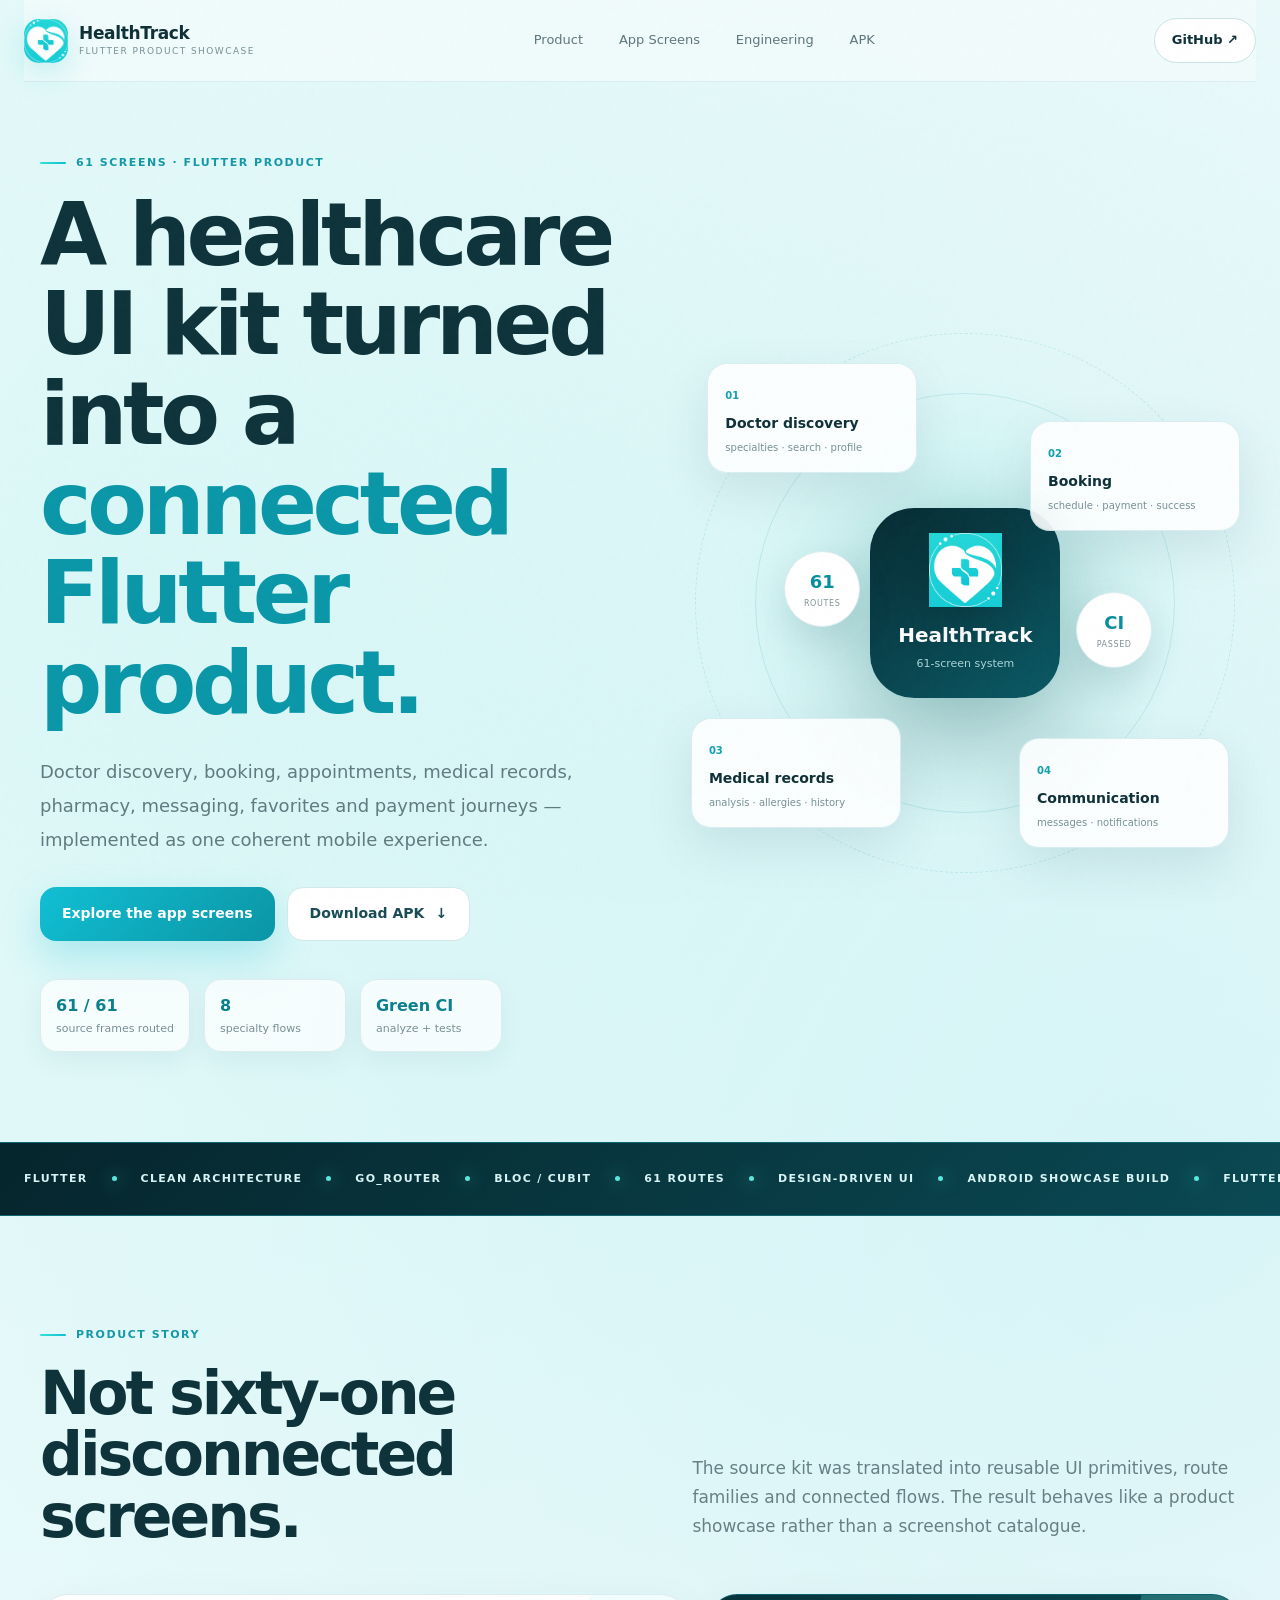
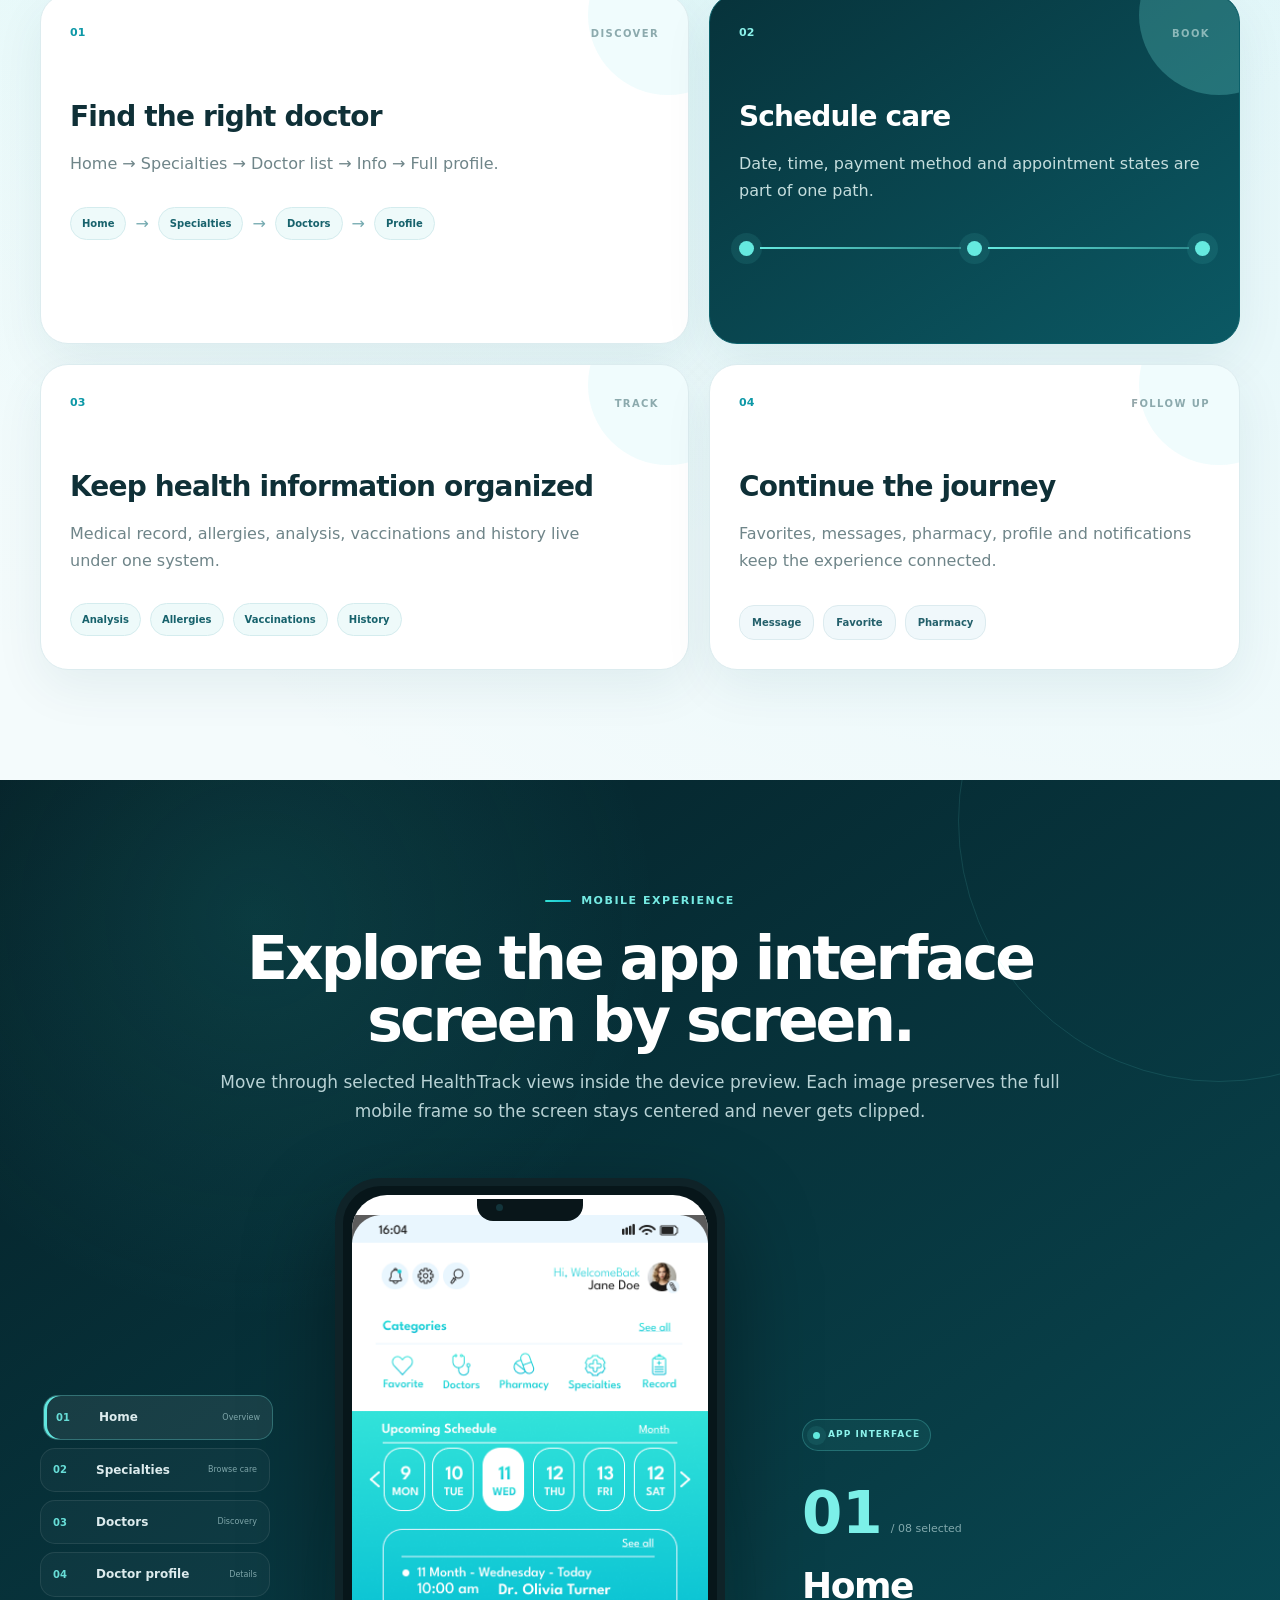
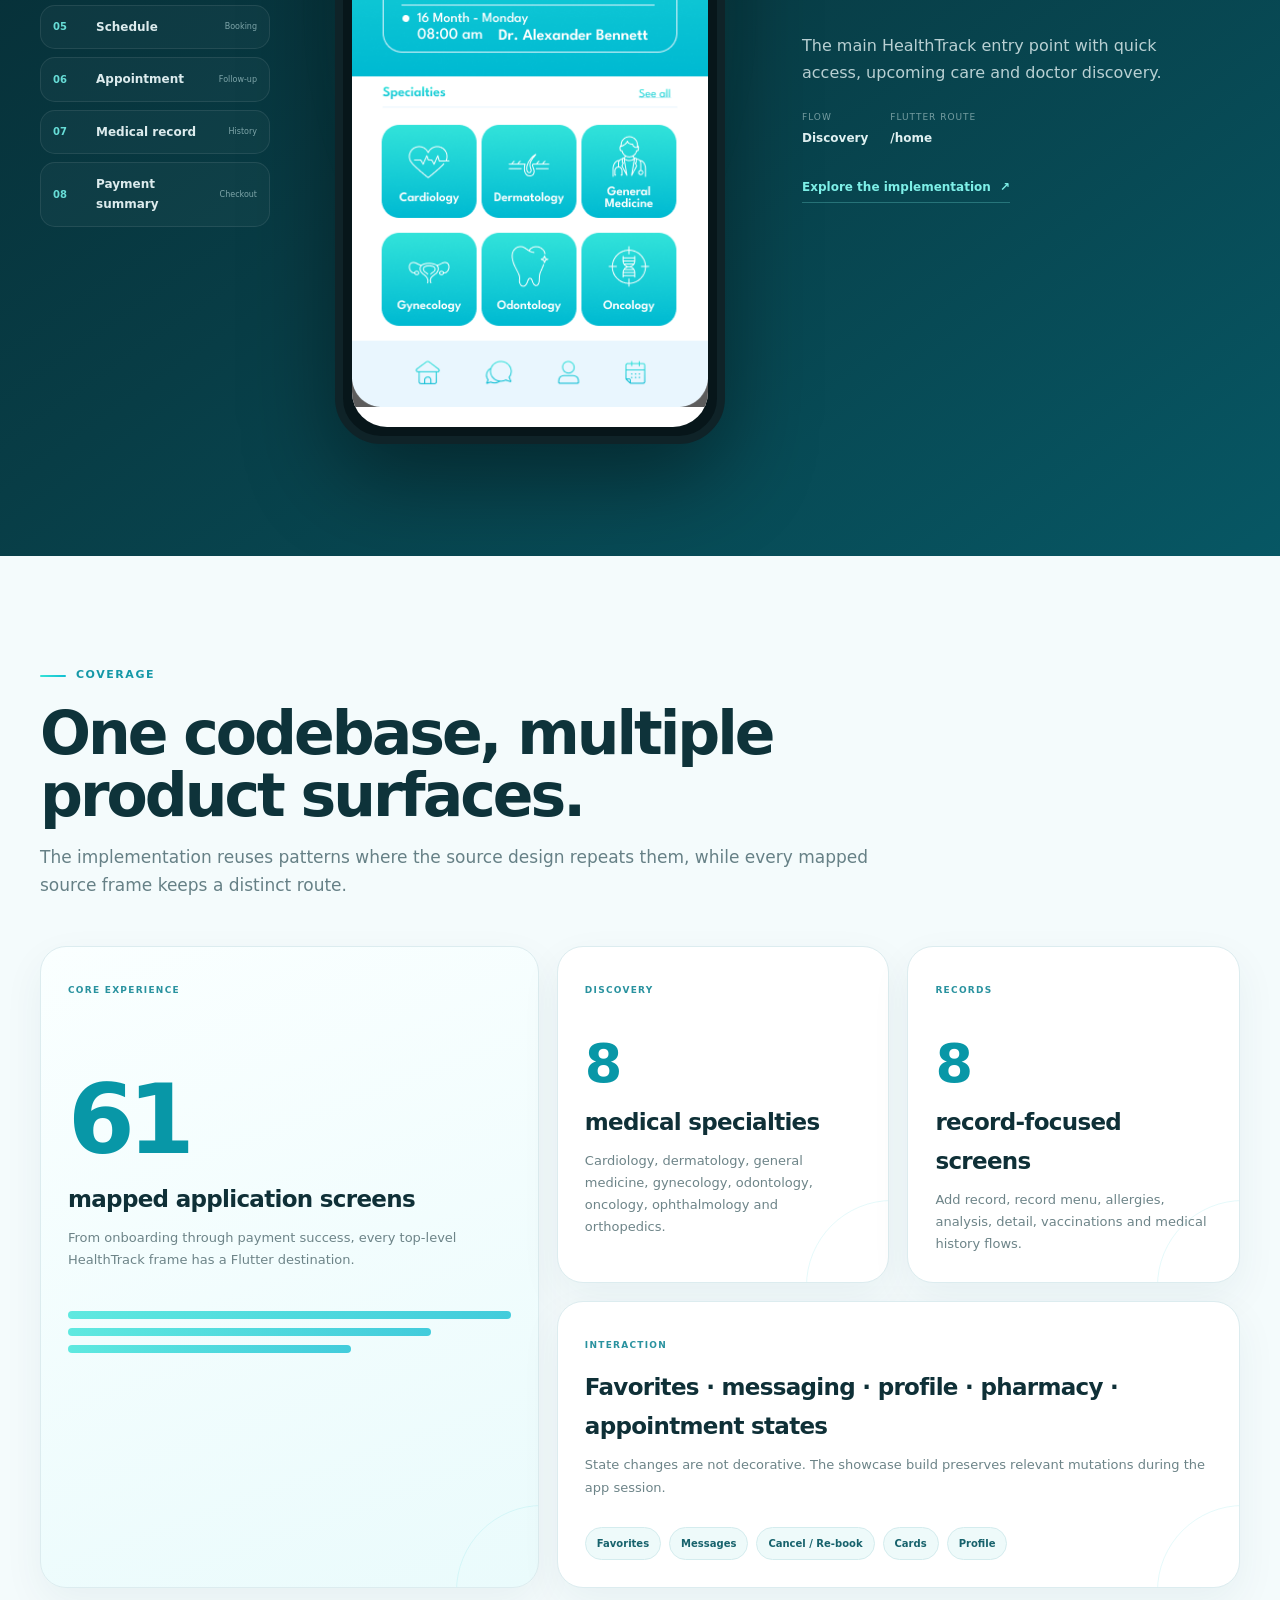
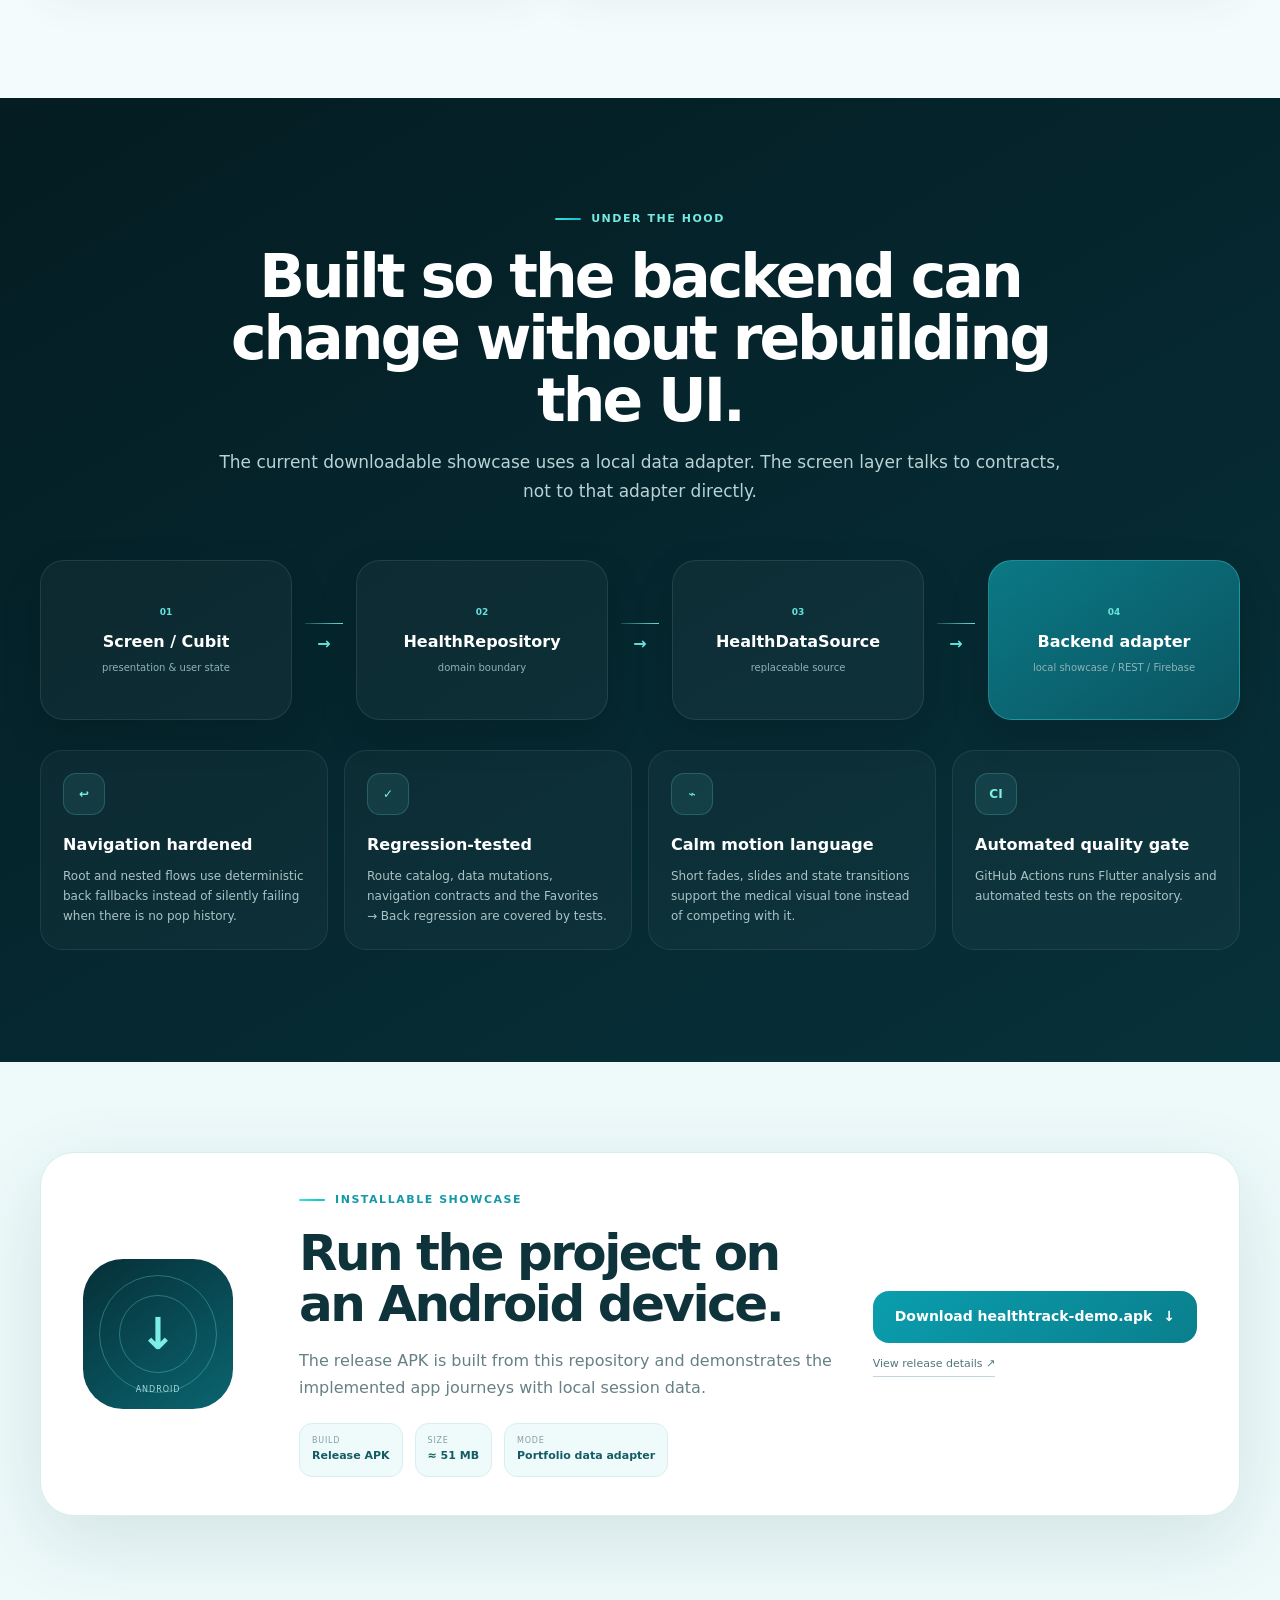
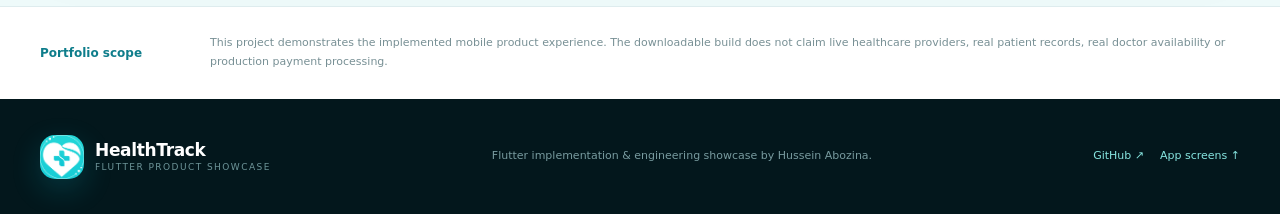
==== commit 47705531: "copy: present screen gallery as mobile product experience" ====
--- a/index.html
+++ b/index.html
@@ -4,7 +4,7 @@
   <meta charset="utf-8" />
   <meta name="viewport" content="width=device-width,initial-scale=1" />
   <meta name="theme-color" content="#061e25" />
-  <meta name="description" content="HealthTrack — 61-screen Flutter health app implementation from a Figma Community UI kit, with connected flows, clean architecture, automated tests and an Android showcase build." />
+  <meta name="description" content="HealthTrack — a 61-screen Flutter health app showcase with connected flows, clean architecture, automated tests and an Android build." />
   <title>HealthTrack · Flutter Product Showcase</title>
   <link rel="stylesheet" href="docs/styles.css" />
   <script src="docs/script.js" defer></script>
@@ -36,7 +36,7 @@
   <main id="top">
     <section class="hero shell">
       <div class="hero-copy">
-        <div class="eyebrow"><span></span> 61 SCREENS · FIGMA → FLUTTER</div>
+        <div class="eyebrow"><span></span> 61 SCREENS · FLUTTER PRODUCT</div>
         <h1>
           A healthcare UI kit turned into a
           <em>connected Flutter product.</em>
@@ -103,7 +103,7 @@
         <span>GO_ROUTER</span><i></i>
         <span>BLOC / CUBIT</span><i></i>
         <span>61 ROUTES</span><i></i>
-        <span>FIGMA-DRIVEN UI</span><i></i>
+        <span>DESIGN-DRIVEN UI</span><i></i>
         <span>ANDROID SHOWCASE BUILD</span><i></i>
         <span>FLUTTER</span><i></i>
         <span>CLEAN ARCHITECTURE</span>
--- a/docs/styles.css
+++ b/docs/styles.css
@@ -165,18 +165,19 @@
 .record-stack{display:flex;gap:9px;flex-wrap:wrap;margin-top:28px}
 .bubble-stack{display:flex;gap:9px;margin-top:30px;flex-wrap:wrap}
 .bubble-stack span{padding:8px 12px;border-radius:15px;background:#f0f8fb;border:1px solid #dcebef;font-size:10px;font-weight:800;color:#24606b}
-.figma-section{
-  padding-block:112px;background:
+.screens-section{
+  padding-block:112px;
+  background:
     radial-gradient(circle at 20% 10%,rgba(53,227,215,.11),transparent 25%),
     linear-gradient(145deg,#051f26,#083d46 58%,#075764);
   color:white;position:relative;overflow:hidden
 }
-.figma-section:before{content:"";position:absolute;width:520px;height:520px;border-radius:50%;border:1px solid #6be9e21f;right:-200px;top:-220px}
+.screens-section:before{content:"";position:absolute;width:520px;height:520px;border-radius:50%;border:1px solid #6be9e21f;right:-200px;top:-220px}
 .light-heading{max-width:850px;margin-inline:auto;text-align:center}
 .light-heading .eyebrow{justify-content:center;color:#75eae3}
 .light-heading h2{color:#fff}
 .light-heading p{color:#b8d2d5}
-.figma-explorer{
+.screen-explorer{
   display:grid;grid-template-columns:230px minmax(350px,460px) 1fr;gap:30px;align-items:center;margin-top:52px
 }
 .screen-selector{display:grid;gap:8px}
@@ -188,29 +189,48 @@
 .screen-tab b{font-size:12px}.screen-tab small{font-size:8px;color:#7fa6aa}
 .screen-tab:hover,.screen-tab.is-active{background:#ffffff13;border-color:#72ebe44c;transform:translateX(3px)}
 .screen-tab.is-active{box-shadow:inset 3px 0 0 #61e6df}
-.figma-device-wrap{position:relative;display:grid;place-items:center}
+.app-device-wrap{position:relative;display:grid;place-items:center}
 .device-shadow{position:absolute;width:320px;height:520px;border-radius:50%;background:#35e3d720;filter:blur(34px)}
-.figma-device{
-  width:min(390px,100%);aspect-ratio:360/800;background:#07161a;border:8px solid #0f2328;border-radius:46px;padding:9px;
-  position:relative;overflow:hidden;box-shadow:0 34px 90px rgba(0,0,0,.42);z-index:2
+.app-device{
+  width:min(390px,100%);
+  aspect-ratio:360/800;
+  background:#07161a;
+  border:8px solid #0f2328;
+  border-radius:46px;
+  padding:9px;
+  position:relative;
+  overflow:hidden;
+  box-shadow:0 34px 90px rgba(0,0,0,.42);
+  z-index:2
 }
 .device-top{position:absolute;z-index:6;top:13px;left:50%;transform:translateX(-50%);width:106px;height:22px;border-radius:0 0 16px 16px;background:#09161a}
 .device-top span{position:absolute;width:7px;height:7px;border-radius:50%;background:#12343b;left:19px;top:5px}
-.figma-device iframe{width:100%;height:100%;border:0;border-radius:35px;background:#fff}
-.figma-loading{position:absolute;inset:9px;z-index:4;background:linear-gradient(180deg,#f5fbfc,#eaf7f9);border-radius:35px;display:grid;place-items:center;align-content:center;gap:14px;transition:opacity .35s,visibility .35s}
-.figma-loading.is-hidden{opacity:0;visibility:hidden}
-.figma-loading>span{width:70%;height:12px;border-radius:99px;background:linear-gradient(90deg,#dcecef,#f8ffff,#dcecef);background-size:200% 100%;animation:skeleton 1.2s linear infinite}
-.figma-loading>span:nth-child(2){width:52%}.figma-loading>span:nth-child(3){width:62%}
-.figma-loading p{font-size:11px;color:#668086;margin:4px 0 0}
+.screen-image-stage{
+  width:100%;height:100%;border-radius:35px;overflow:hidden;background:#fff;display:grid;place-items:center;position:relative
+}
+.screen-image-stage img{
+  width:100%;height:100%;object-fit:contain;object-position:center center;background:#fff;
+  transition:opacity .18s ease,transform .24s ease;
+}
+.screen-image-stage img.is-changing{opacity:.18;transform:scale(.985)}
+.screen-swap-indicator{
+  position:absolute;inset:0;display:flex;align-items:center;justify-content:center;gap:7px;
+  background:rgba(240,250,251,.72);opacity:0;visibility:hidden;transition:.18s;pointer-events:none
+}
+.screen-swap-indicator.is-visible{opacity:1;visibility:visible}
+.screen-swap-indicator i{width:8px;height:8px;border-radius:50%;background:#12aebf;animation:swapDot .8s ease-in-out infinite}
+.screen-swap-indicator i:nth-child(2){animation-delay:.12s}.screen-swap-indicator i:nth-child(3){animation-delay:.24s}
 .screen-notes{padding-inline-start:12px}
-.live-chip{display:inline-flex;align-items:center;gap:8px;border:1px solid #65e9df40;background:#65e9df10;padding:7px 10px;border-radius:999px;font-size:9px;font-weight:900;letter-spacing:.12em;color:#8cf2eb}
-.live-chip i{width:7px;height:7px;border-radius:50%;background:#63eadf;box-shadow:0 0 0 6px #63eadf15;animation:pulseDot 1.8s ease-out infinite}
+.preview-chip{display:inline-flex;align-items:center;gap:8px;border:1px solid #65e9df40;background:#65e9df10;padding:7px 10px;border-radius:999px;font-size:9px;font-weight:900;letter-spacing:.12em;color:#8cf2eb}
+.preview-chip i{width:7px;height:7px;border-radius:50%;background:#63eadf;box-shadow:0 0 0 6px #63eadf15;animation:pulseDot 1.8s ease-out infinite}
 .screen-count{display:flex;align-items:end;gap:8px;margin-top:36px}.screen-count b{font-size:58px;line-height:.9;color:#7cf0e8}.screen-count span{font-size:11px;color:#82a9ad}
 .screen-notes h3{font-size:36px;letter-spacing:-.04em;margin:16px 0 10px}
 .screen-notes>p{color:#b9d0d3;max-width:400px}
 .screen-meta{display:flex;gap:22px;margin:24px 0}
 .screen-meta span{display:grid}.screen-meta small{font-size:9px;text-transform:uppercase;letter-spacing:.11em;color:#759da1}.screen-meta b{font-size:12px;color:#dff0f1;margin-top:2px}
 .inline-link{display:inline-flex;gap:9px;align-items:center;color:#7ef0e8;font-size:12px;font-weight:800;border-bottom:1px solid #7ef0e844;padding-bottom:4px}
+@keyframes swapDot{0%,100%{transform:translateY(0);opacity:.5}50%{transform:translateY(-5px);opacity:1}}
+
 .coverage-grid{display:grid;grid-template-columns:1.2fr .8fr .8fr;gap:18px}
 .coverage-card{background:#fff;border:1px solid #dcecef;border-radius:26px;padding:27px;min-height:260px;box-shadow:0 15px 42px rgba(8,72,81,.06);position:relative;overflow:hidden}
 .coverage-card:after{content:"";position:absolute;width:170px;height:170px;border-radius:50%;border:1px solid #26cbd51e;right:-90px;bottom:-90px}
@@ -255,7 +275,7 @@
 
 @media(max-width:1050px){
   .hero{grid-template-columns:1fr;gap:28px}.hero-copy{text-align:center}.hero-copy .eyebrow,.hero-actions,.proof-row{justify-content:center}.hero h1,.hero-lead{margin-inline:auto}
-  .hero-stage{height:560px}.figma-explorer{grid-template-columns:190px 380px 1fr;gap:20px}
+  .hero-stage{height:560px}.screen-explorer{grid-template-columns:190px 380px 1fr;gap:20px}
   .architecture-stage{grid-template-columns:1fr}.architecture-arrow{transform:rotate(90deg);height:24px}
   .engineering-bento{grid-template-columns:1fr 1fr}.download-shell{grid-template-columns:140px 1fr}.download-actions{grid-column:2}
 }
@@ -263,8 +283,8 @@
   .shell,.site-header{width:calc(100% - 32px)}.site-header{height:72px}.site-header nav{display:none}.header-cta{font-size:11px;padding:8px 12px}
   .hero{padding-block:54px 66px}.hero h1{font-size:52px}.hero-stage{height:500px}
   .split-heading{grid-template-columns:1fr;gap:12px}.journey-grid{grid-template-columns:1fr}
-  .figma-explorer{grid-template-columns:1fr}.screen-selector{grid-template-columns:repeat(4,1fr);order:2}.screen-tab{grid-template-columns:1fr;text-align:center;gap:2px}.screen-tab small{display:none}.screen-tab:hover,.screen-tab.is-active{transform:none}
-  .figma-device-wrap{order:1}.screen-notes{order:3;text-align:center;padding:0}.screen-meta{justify-content:center}.screen-count{justify-content:center}
+  .screen-explorer{grid-template-columns:1fr}.screen-selector{grid-template-columns:repeat(4,1fr);order:2}.screen-tab{grid-template-columns:1fr;text-align:center;gap:2px}.screen-tab small{display:none}.screen-tab:hover,.screen-tab.is-active{transform:none}
+  .app-device-wrap{order:1}.screen-notes{order:3;text-align:center;padding:0}.screen-meta{justify-content:center}.screen-count{justify-content:center}
   .coverage-grid{grid-template-columns:1fr 1fr}.big-card{grid-row:auto;min-height:360px}.wide-card{grid-column:1/-1}
   .download-shell{grid-template-columns:1fr;text-align:center;justify-items:center}.download-actions{grid-column:auto;justify-items:center}.download-meta{justify-content:center}.download-copy .eyebrow{justify-content:center}
   .truth-strip .shell{grid-template-columns:1fr;padding-block:22px;gap:5px;text-align:center}
@@ -273,9 +293,11 @@
   .brand-copy small{display:none}.brand-mark{width:38px;height:38px;border-radius:13px}.hero h1{font-size:43px}.hero-lead{font-size:16px}
   .hero-stage{height:430px}.ring-one{width:310px;height:310px}.ring-two{width:390px;height:390px}.stage-core{width:150px;height:150px;border-radius:34px}.core-icon{width:48px;height:48px;border-radius:16px}.orbit-card{width:160px;padding:12px}.orbit-a{left:0}.orbit-b{right:0}.orbit-c{left:0}.orbit-d{right:0}.floating-proof{display:none}
   .section{padding-block:76px}.section-heading h2{font-size:38px}.screen-selector{grid-template-columns:repeat(2,1fr)}
-  .figma-device{width:min(350px,94vw)}.coverage-grid{grid-template-columns:1fr}.wide-card{grid-column:auto}.engineering-bento{grid-template-columns:1fr}
+  .app-device{width:min(350px,94vw)}.coverage-grid{grid-template-columns:1fr}.wide-card{grid-column:auto}.engineering-bento{grid-template-columns:1fr}
   .download-shell{padding:30px 22px}.footer-inner{padding-block:24px;display:grid;justify-items:center;text-align:center}
 }
 @media(prefers-reduced-motion:reduce){
   *,*::before,*::after{scroll-behavior:auto!important;animation-duration:.01ms!important;animation-iteration-count:1!important;transition-duration:.01ms!important}
-}+}
+.brand-logo{width:44px;height:44px;object-fit:contain;border-radius:15px;box-shadow:0 10px 30px rgba(17,190,210,.20)}
+.core-logo{width:74px;height:74px;object-fit:contain;margin-bottom:8px;filter:drop-shadow(0 10px 24px rgba(0,0,0,.18))}
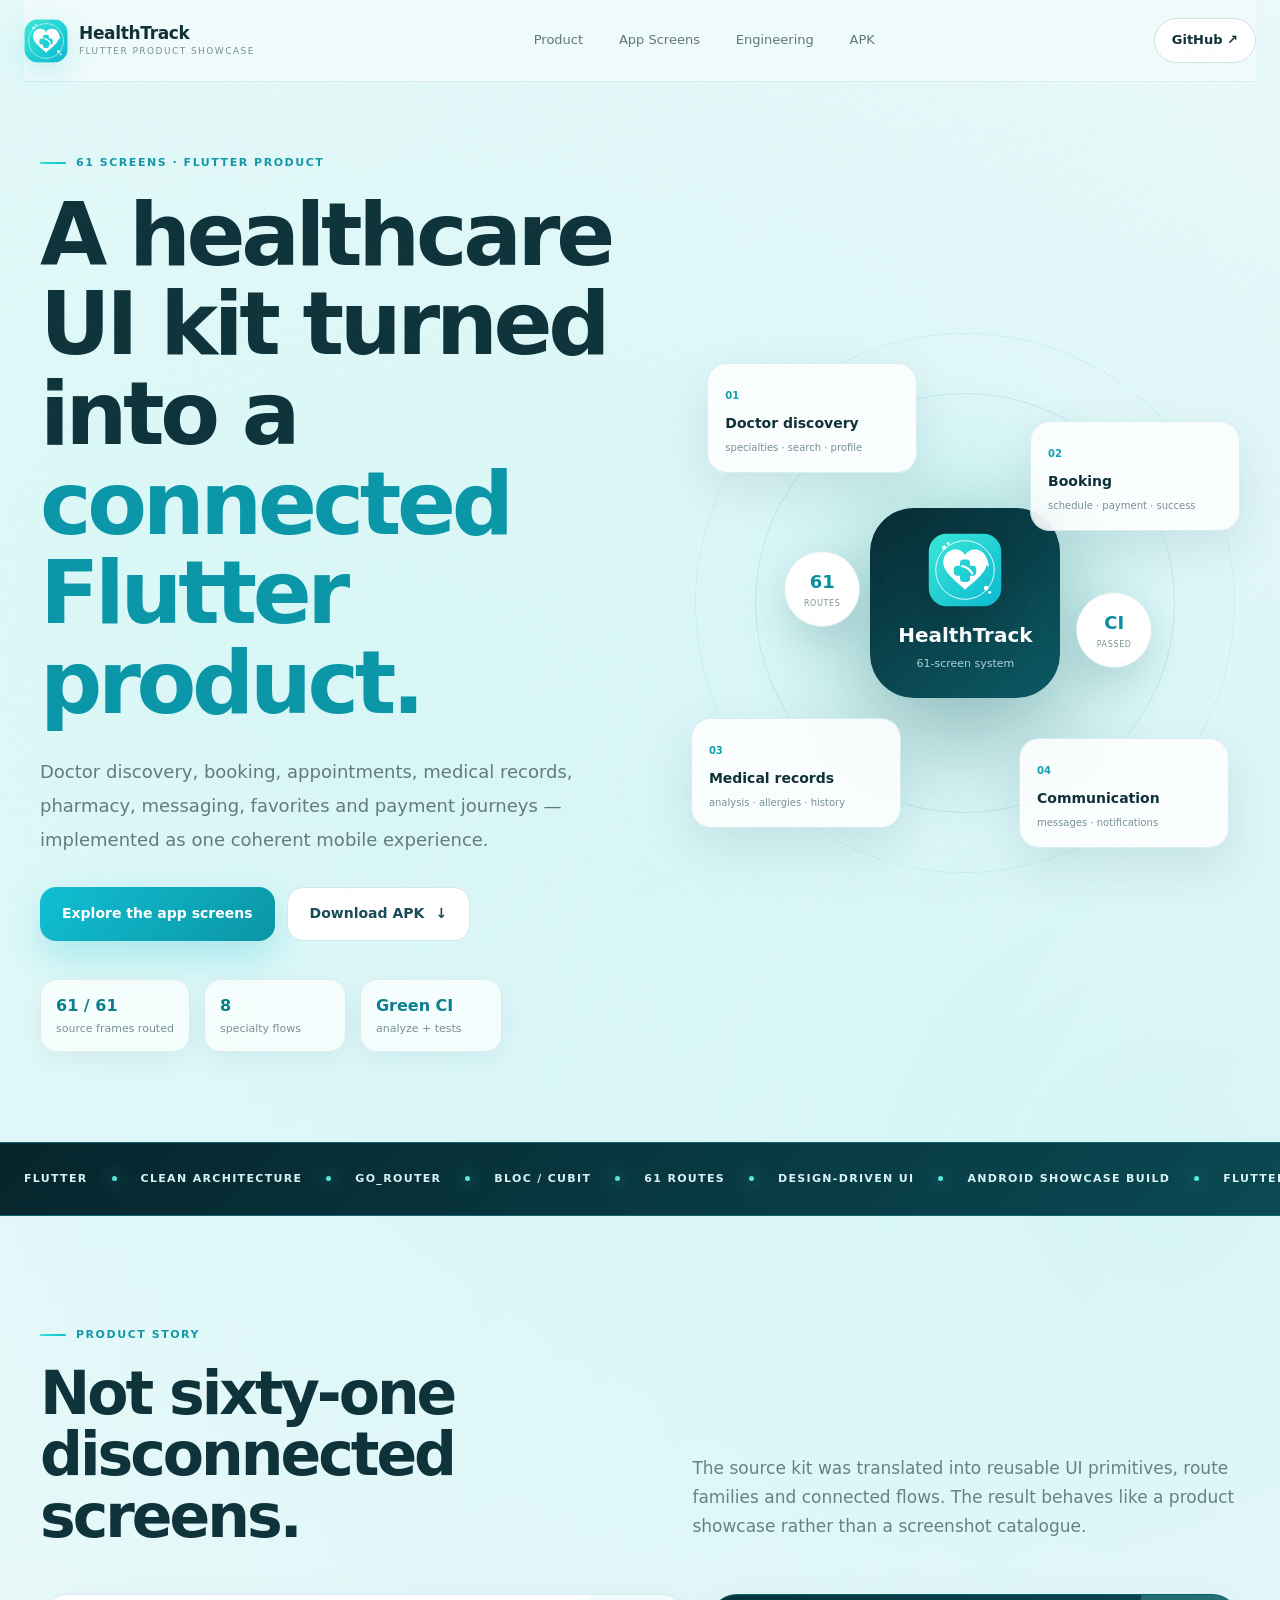
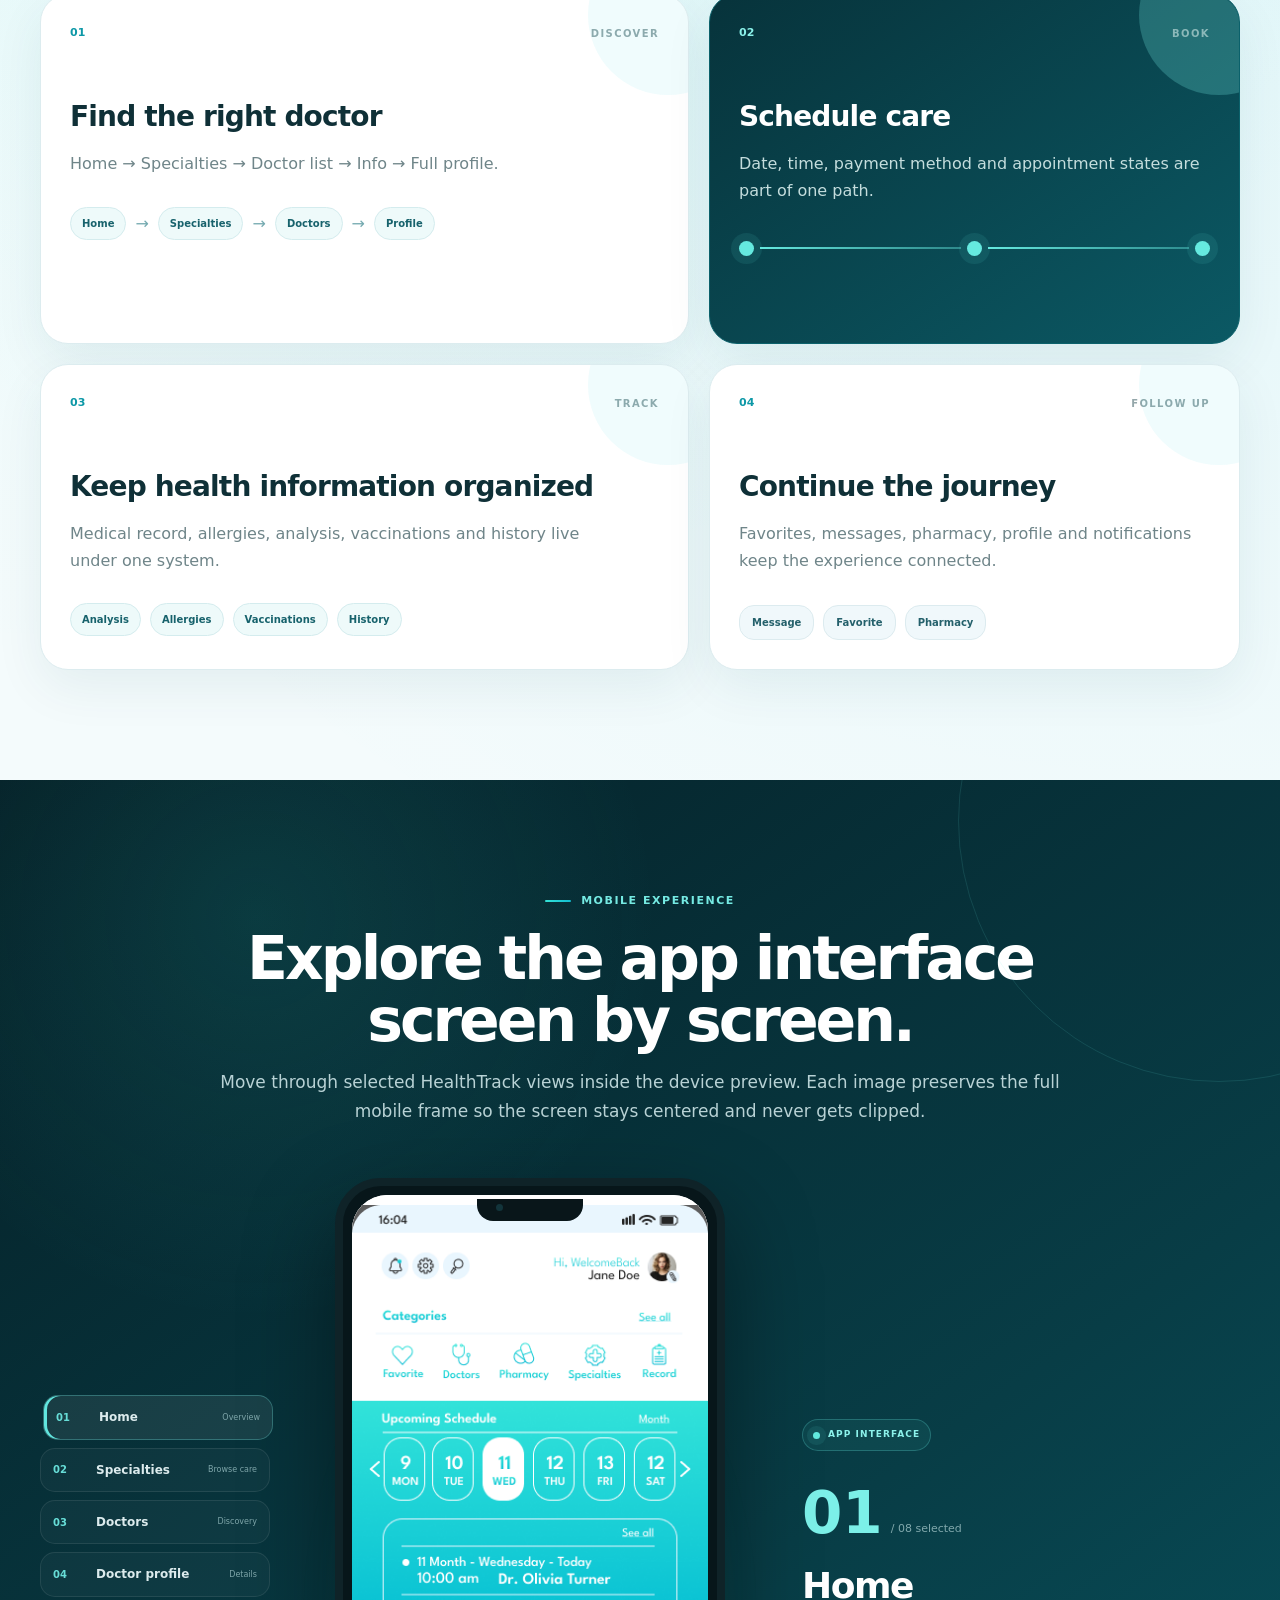
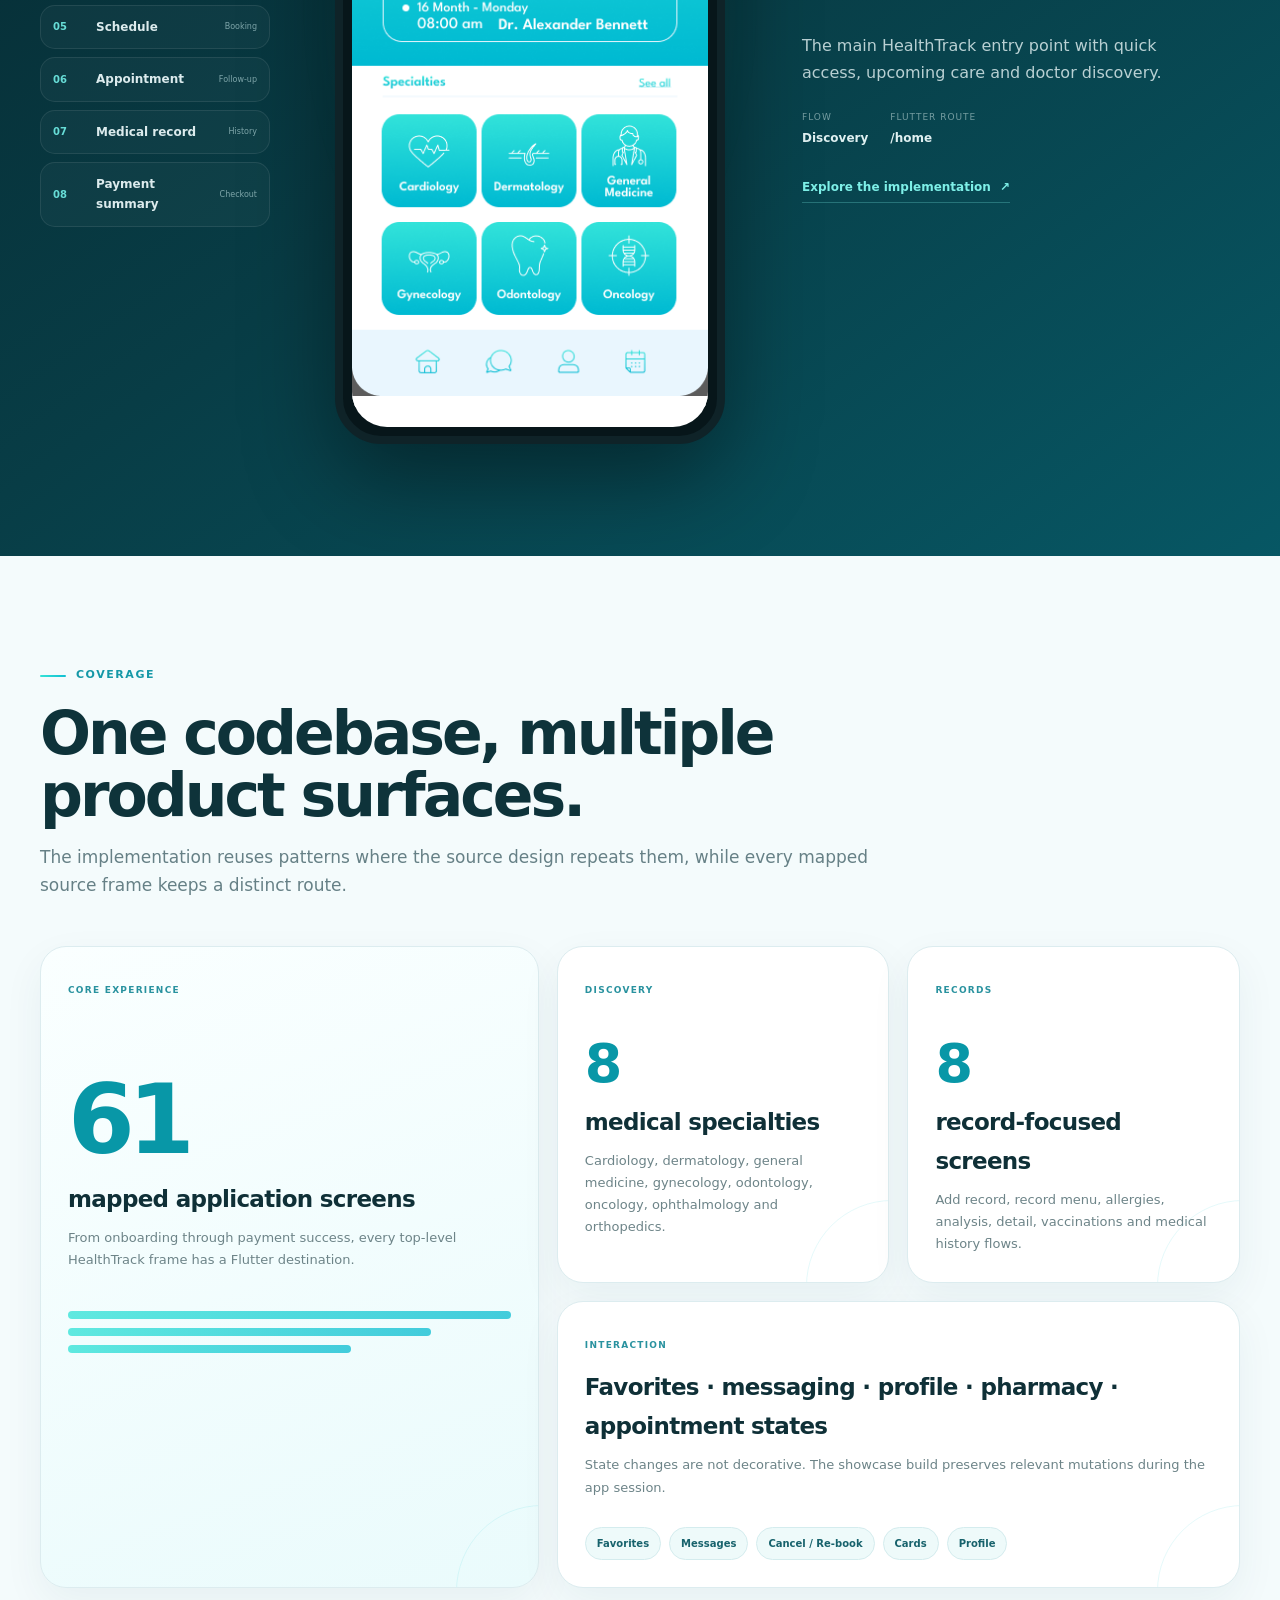
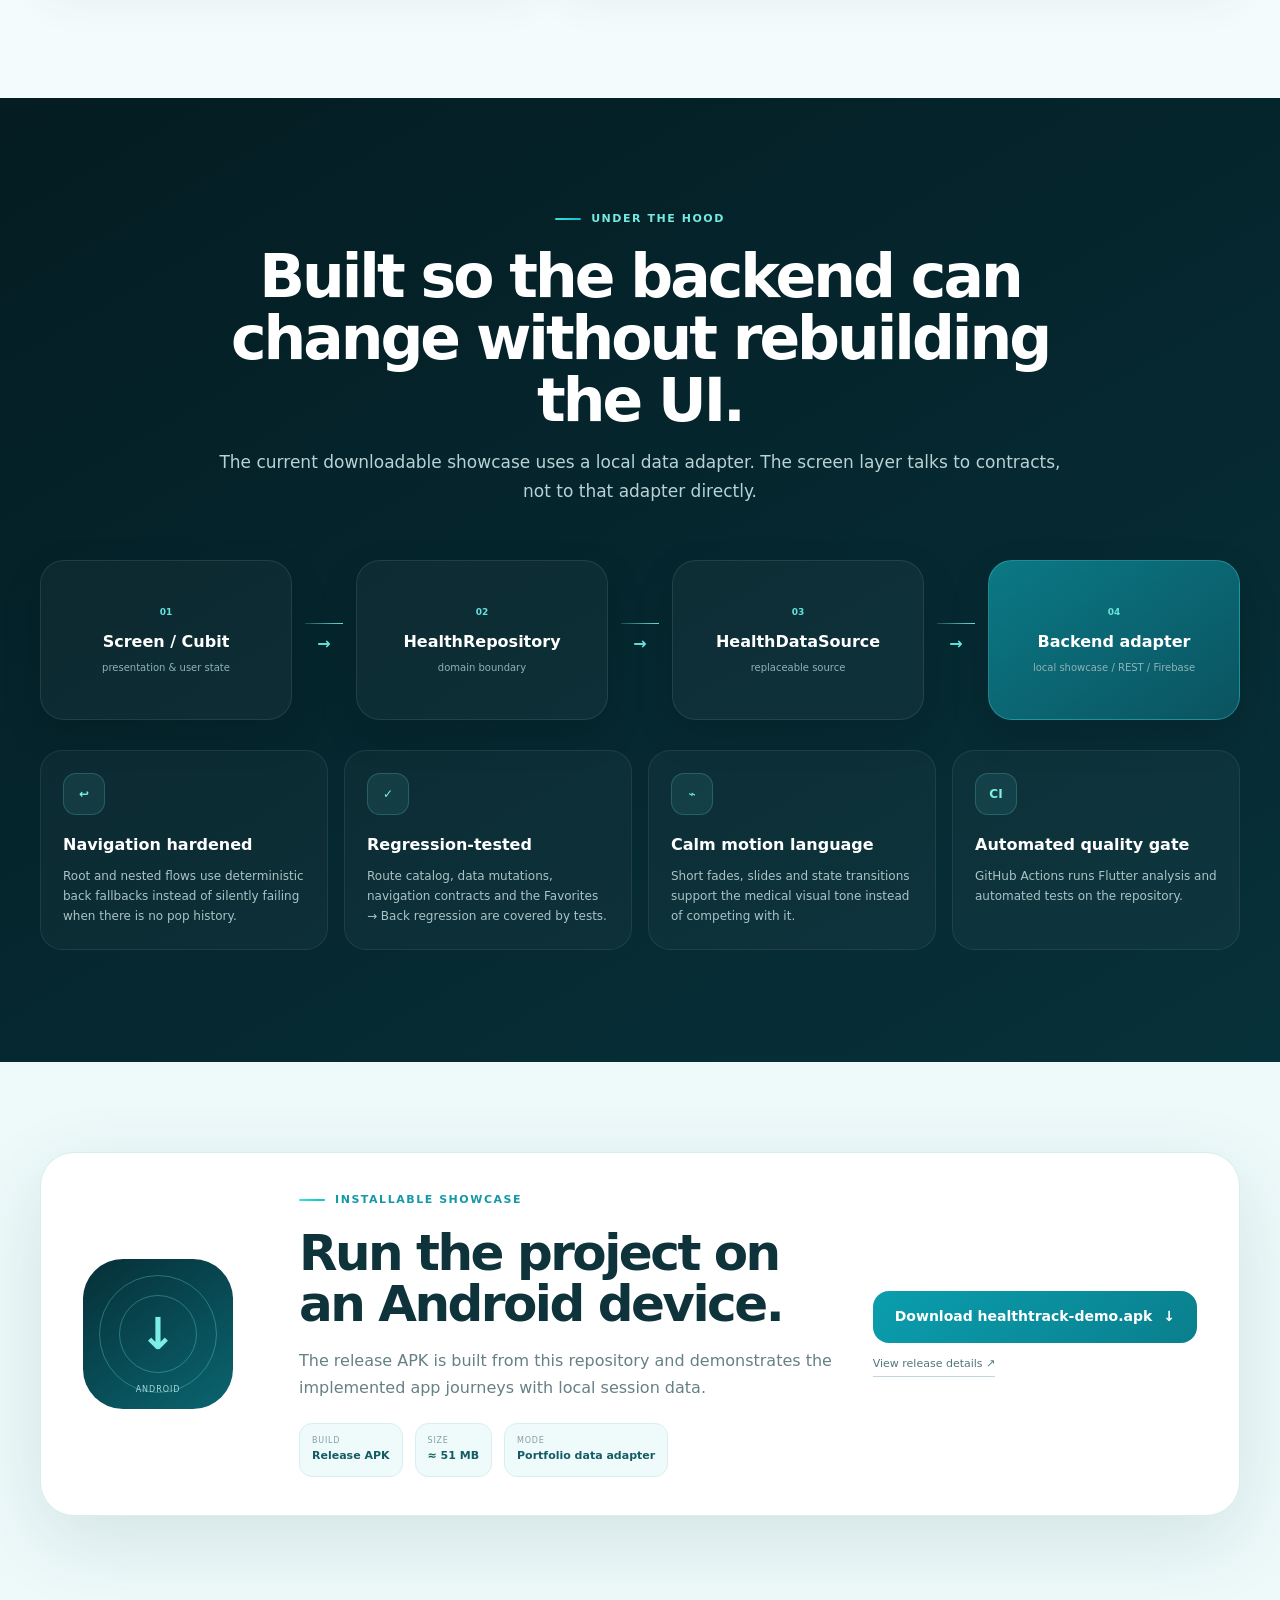
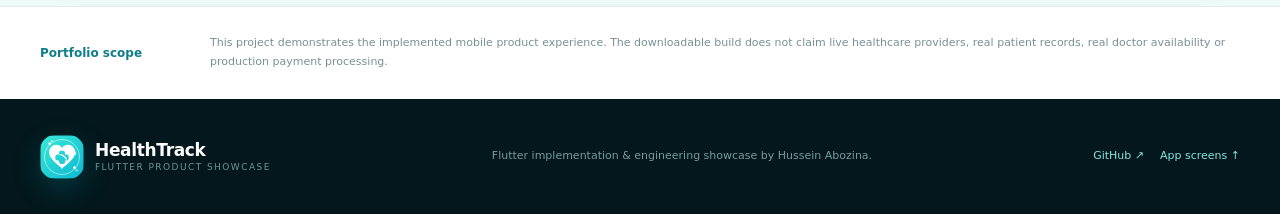
==== commit dc366a49: "fix: use vector logo and privacy-safe avatar overlay layer" ====
--- a/index.html
+++ b/index.html
@@ -14,7 +14,7 @@
 
   <header class="site-header">
     <a class="brand" href="#top" aria-label="HealthTrack showcase home">
-      <img class="brand-logo" src="docs/assets/healthtrack-logo.png" alt="HealthTrack logo" width="44" height="44" />
+      <img class="brand-logo" src="docs/assets/healthtrack-logo.svg" alt="HealthTrack logo" width="44" height="44" />
       <span class="brand-copy">
         <strong>HealthTrack</strong>
         <small>Flutter Product Showcase</small>
@@ -65,7 +65,7 @@
         <div class="stage-ring ring-one"></div>
         <div class="stage-ring ring-two"></div>
         <div class="stage-core">
-          <img class="core-logo" src="docs/assets/healthtrack-logo.png" alt="" width="74" height="74" />
+          <img class="core-logo" src="docs/assets/healthtrack-logo.svg" alt="" width="74" height="74" />
           <strong>HealthTrack</strong>
           <span>61-screen system</span>
         </div>
@@ -222,6 +222,7 @@
                   height="800"
                   decoding="async"
                 />
+                <div class="avatar-overlays" id="avatar-overlays" aria-hidden="true"></div>
                 <div class="screen-swap-indicator" id="screen-swap-indicator" aria-hidden="true">
                   <i></i><i></i><i></i>
                 </div>
@@ -380,7 +381,7 @@
   <footer>
     <div class="shell footer-inner">
       <a class="brand footer-brand" href="#top">
-        <img class="brand-logo" src="docs/assets/healthtrack-logo.png" alt="HealthTrack logo" width="44" height="44" />
+        <img class="brand-logo" src="docs/assets/healthtrack-logo.svg" alt="HealthTrack logo" width="44" height="44" />
         <span class="brand-copy"><strong>HealthTrack</strong><small>Flutter Product Showcase</small></span>
       </a>
       <p>Flutter implementation & engineering showcase by Hussein Abozina.</p>
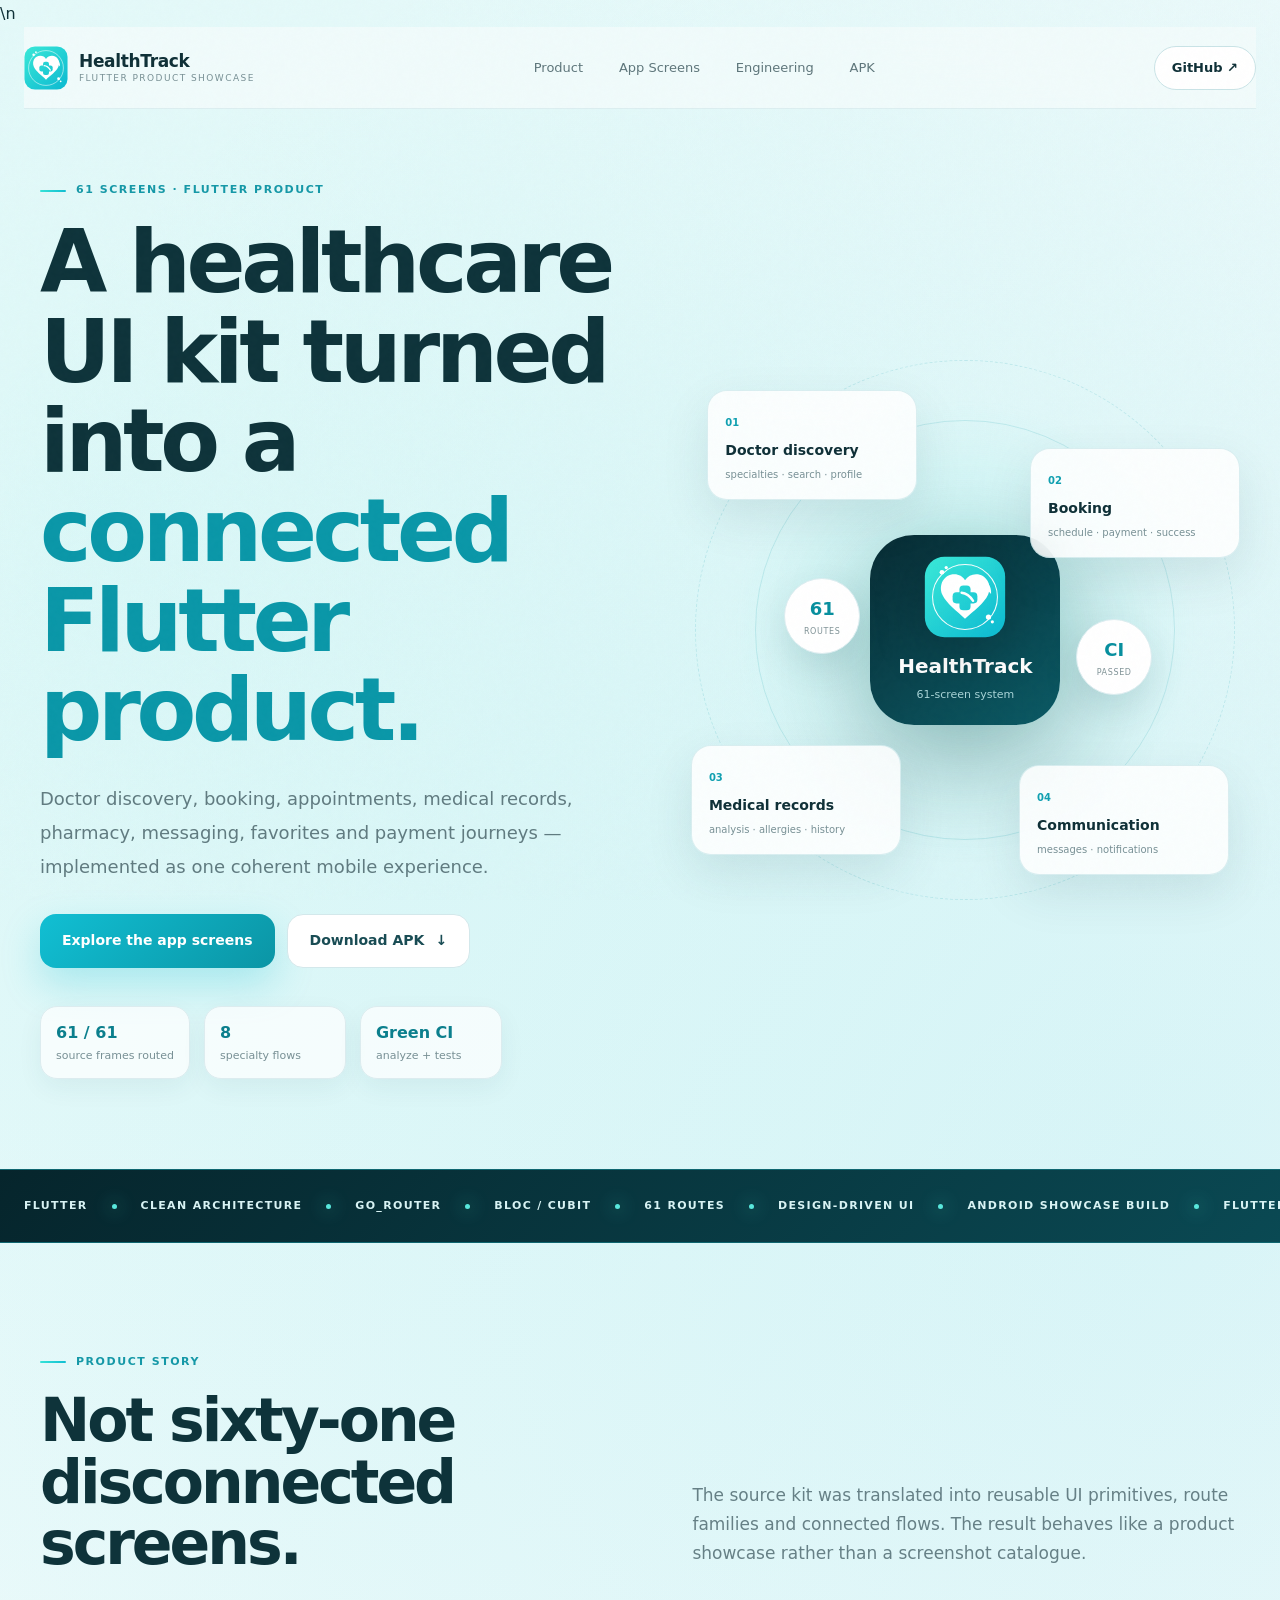
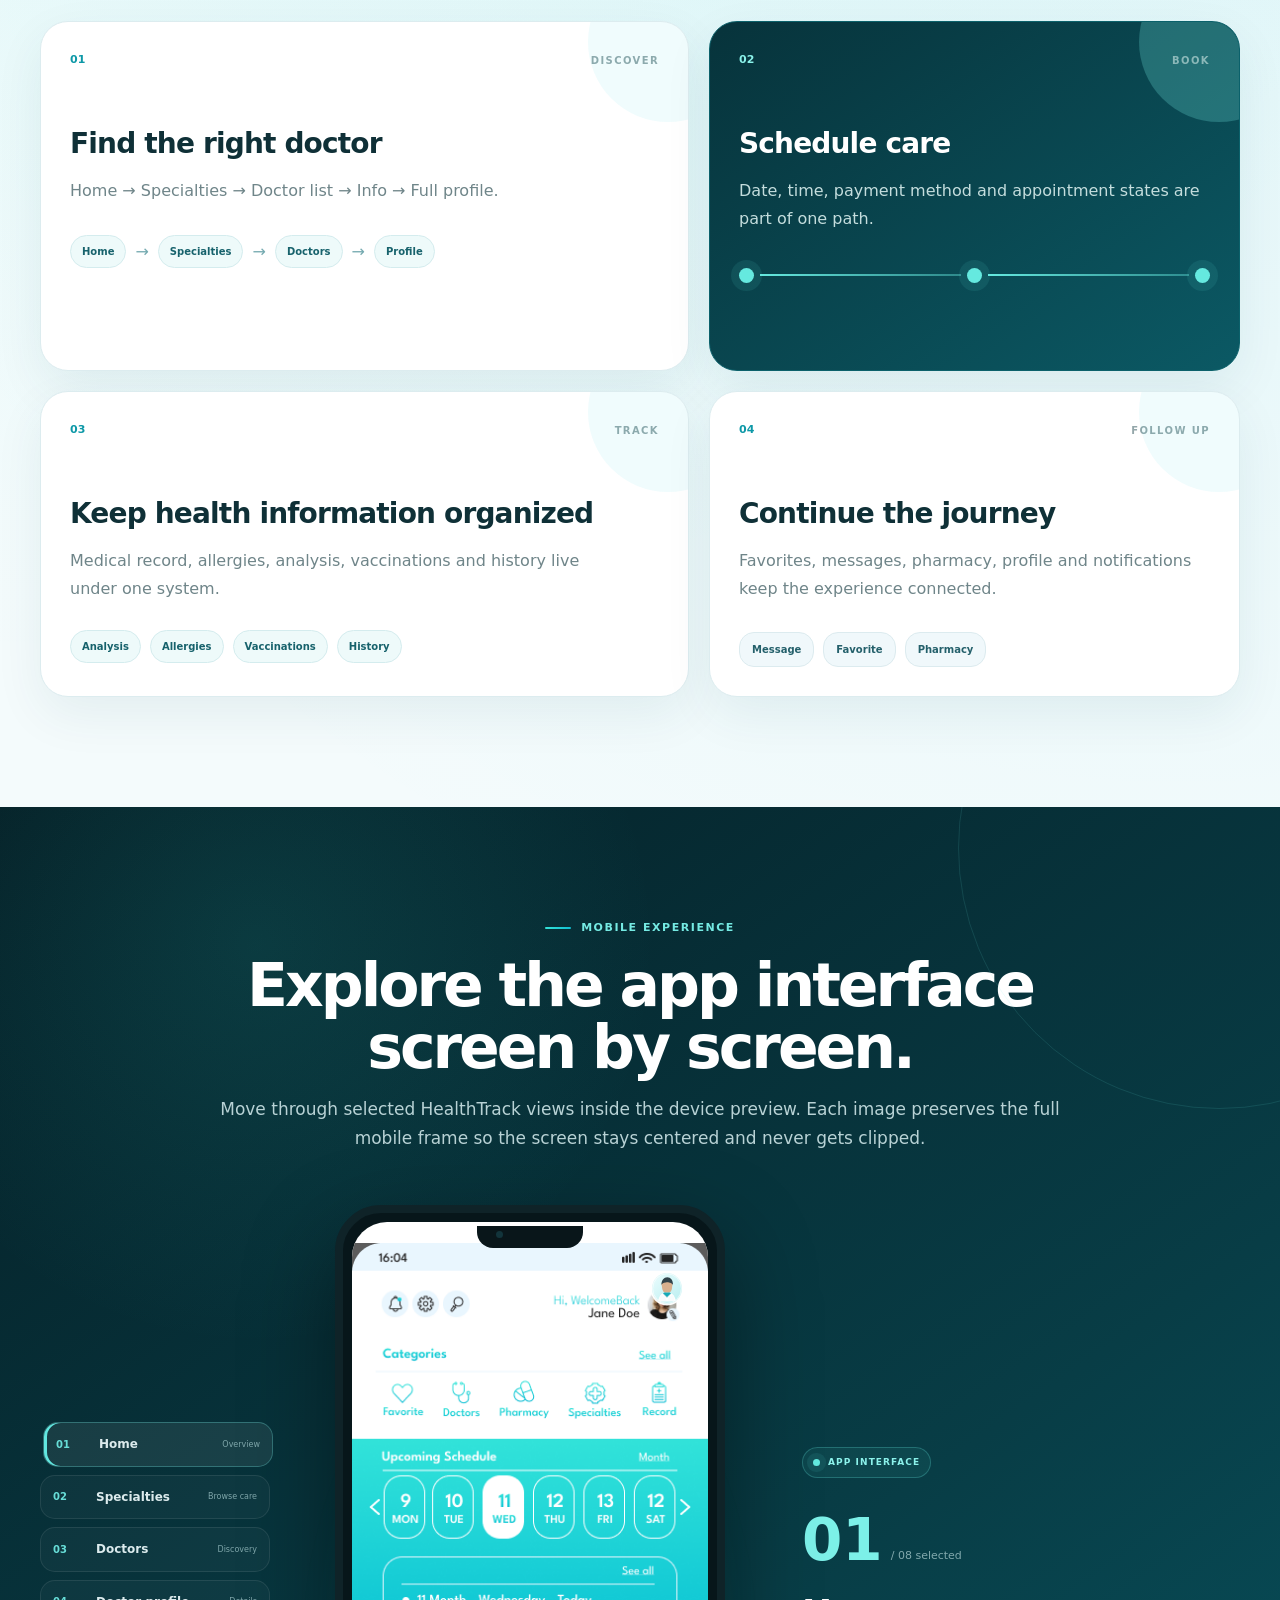
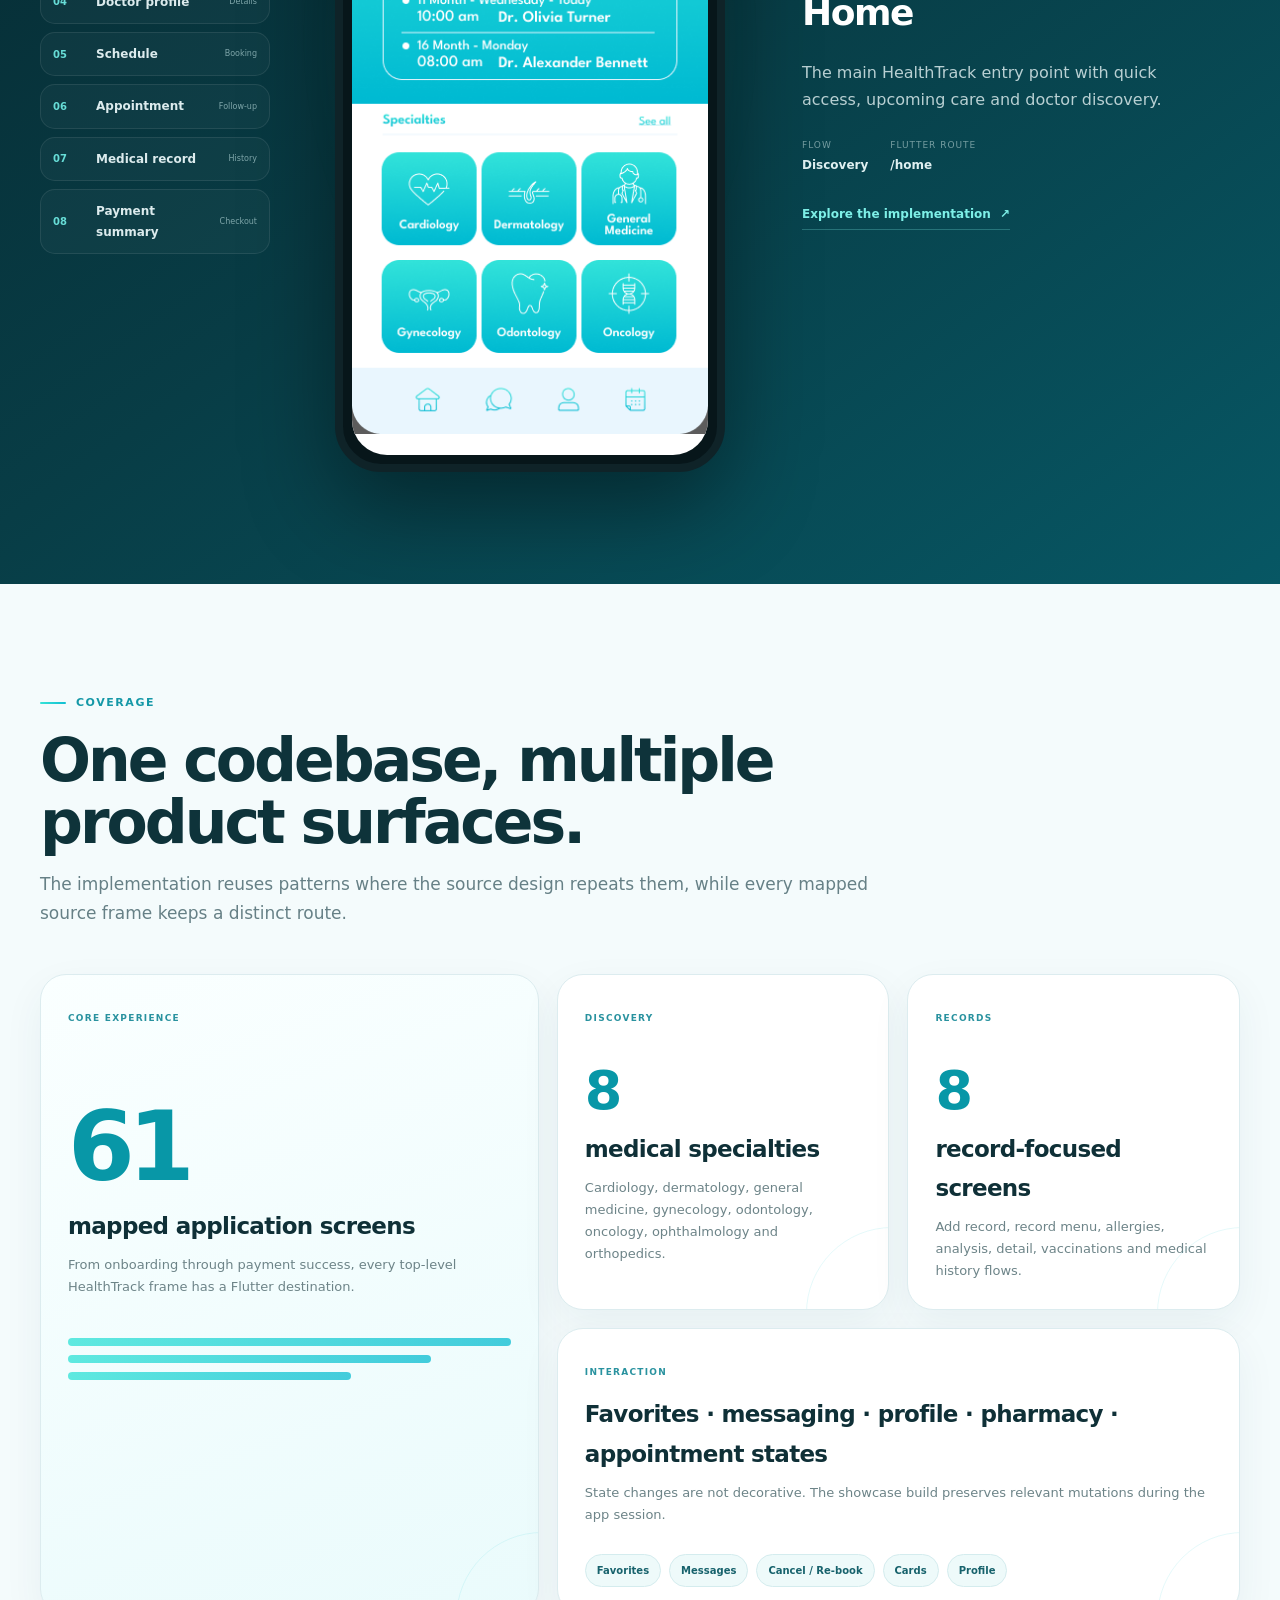
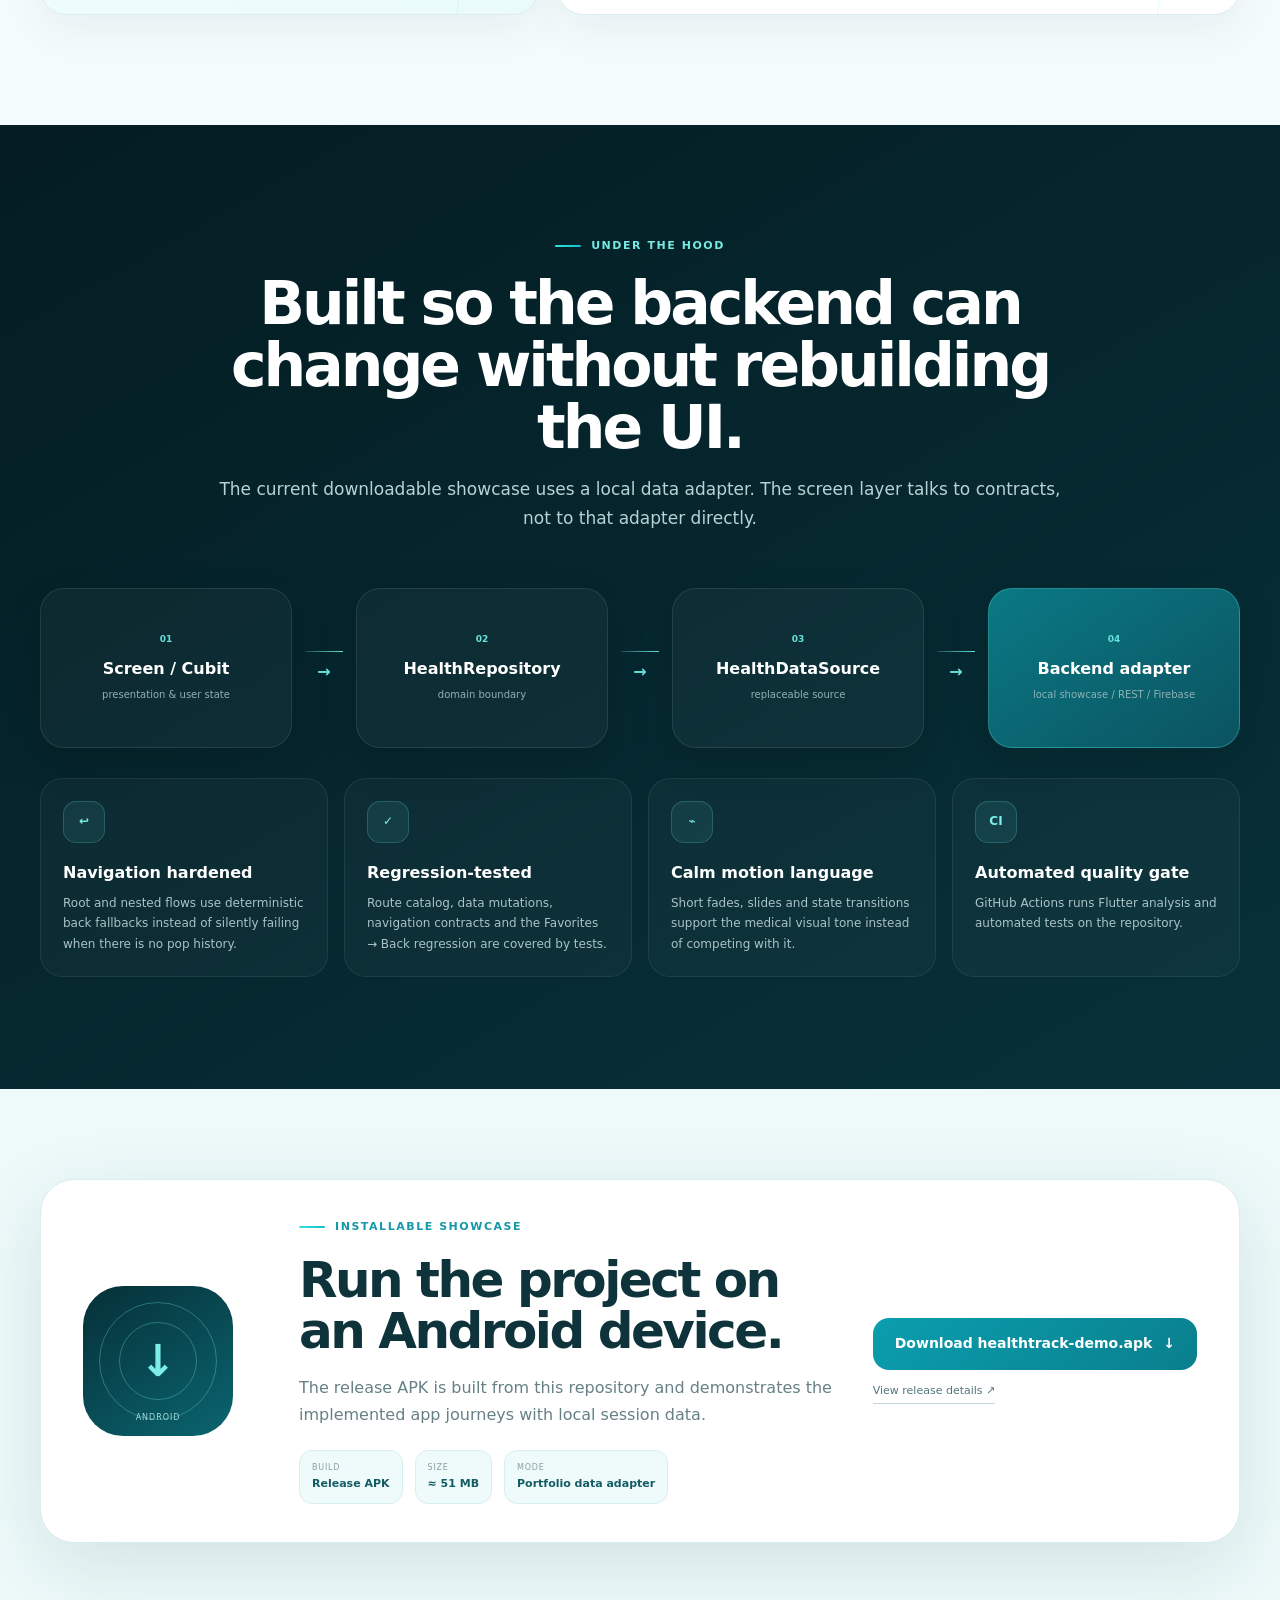
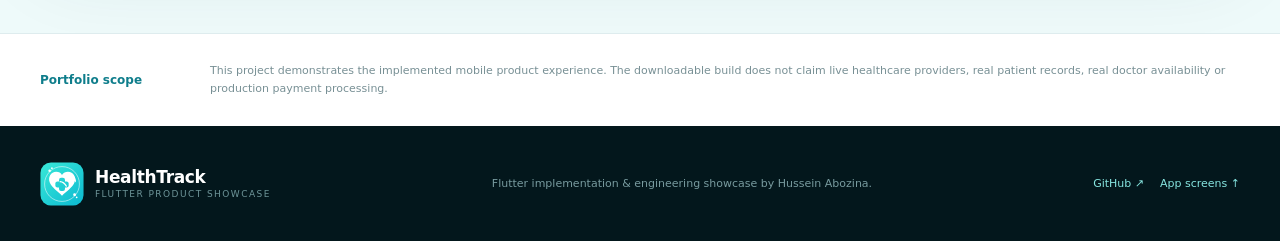
==== commit 35badb60: "docs: use HealthTrack vector logo as site icon" ====
--- a/index.html
+++ b/index.html
@@ -3,7 +3,7 @@
 <head>
   <meta charset="utf-8" />
   <meta name="viewport" content="width=device-width,initial-scale=1" />
-  <meta name="theme-color" content="#061e25" />
+  <meta name="theme-color" content="#061e25" />\n  <link rel="icon" type="image/svg+xml" href="docs/assets/healthtrack-logo.svg" />
   <meta name="description" content="HealthTrack — a 61-screen Flutter health app showcase with connected flows, clean architecture, automated tests and an Android build." />
   <title>HealthTrack · Flutter Product Showcase</title>
   <link rel="stylesheet" href="docs/styles.css" />
--- a/docs/styles.css
+++ b/docs/styles.css
@@ -212,6 +212,22 @@
   width:100%;height:100%;object-fit:contain;object-position:center center;background:#fff;
   transition:opacity .18s ease,transform .24s ease;
 }
+
+.avatar-overlays{position:absolute;inset:0;z-index:3;pointer-events:none}
+.avatar-overlays img{
+  position:absolute;
+  width:var(--avatar-size);
+  height:auto;
+  aspect-ratio:1;
+  left:var(--avatar-left);
+  top:var(--avatar-top);
+  border-radius:50%;
+  object-fit:cover;
+  background:#dff7f8;
+  box-shadow:0 0 0 1.5px rgba(255,255,255,.96);
+  transition:opacity .18s ease,transform .2s ease;
+}
+.avatar-overlays.is-changing img{opacity:.2;transform:scale(.96)}
 .screen-image-stage img.is-changing{opacity:.18;transform:scale(.985)}
 .screen-swap-indicator{
   position:absolute;inset:0;display:flex;align-items:center;justify-content:center;gap:7px;
@@ -299,5 +315,5 @@
 @media(prefers-reduced-motion:reduce){
   *,*::before,*::after{scroll-behavior:auto!important;animation-duration:.01ms!important;animation-iteration-count:1!important;transition-duration:.01ms!important}
 }
-.brand-logo{width:44px;height:44px;object-fit:contain;border-radius:15px;box-shadow:0 10px 30px rgba(17,190,210,.20)}
-.core-logo{width:74px;height:74px;object-fit:contain;margin-bottom:8px;filter:drop-shadow(0 10px 24px rgba(0,0,0,.18))}
+.brand-logo{width:44px;height:44px;object-fit:contain;border-radius:0;box-shadow:none}
+.core-logo{width:82px;height:82px;object-fit:contain;margin-bottom:8px;filter:drop-shadow(0 12px 26px rgba(0,0,0,.16))}
